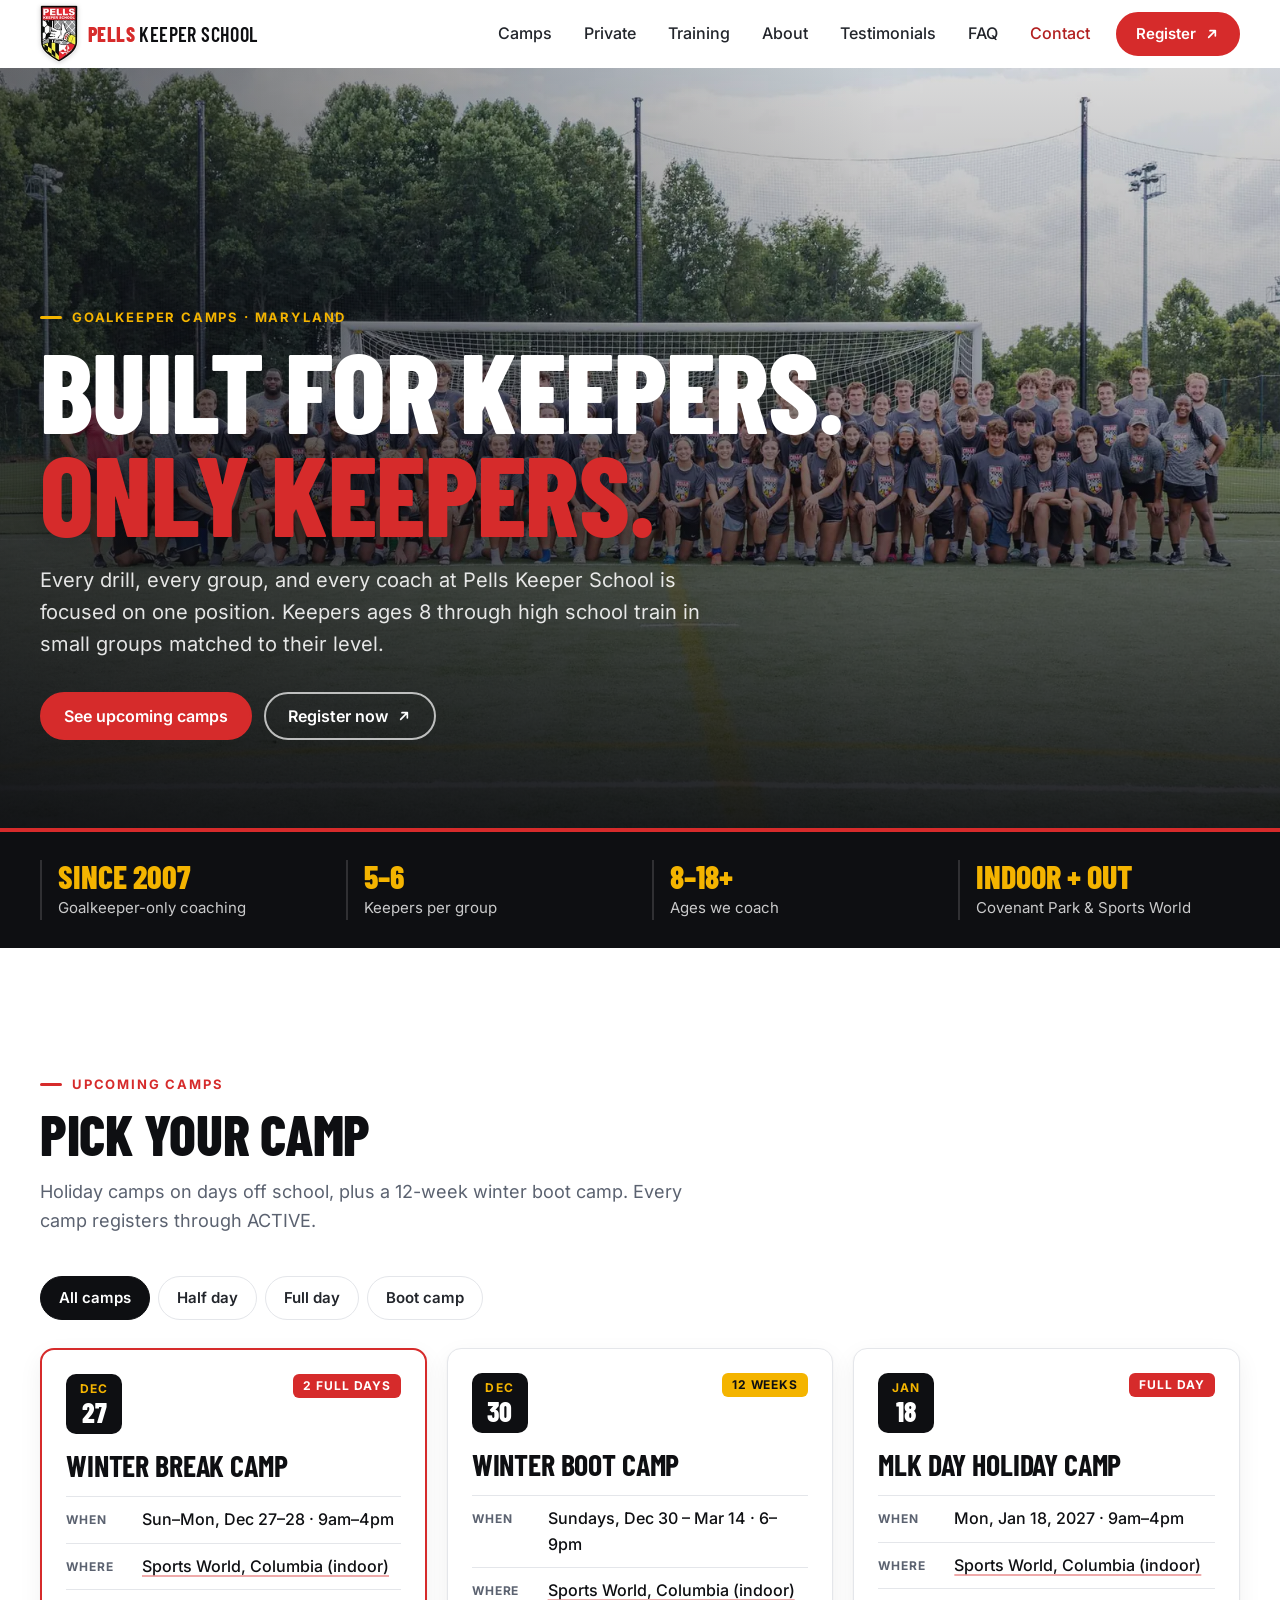
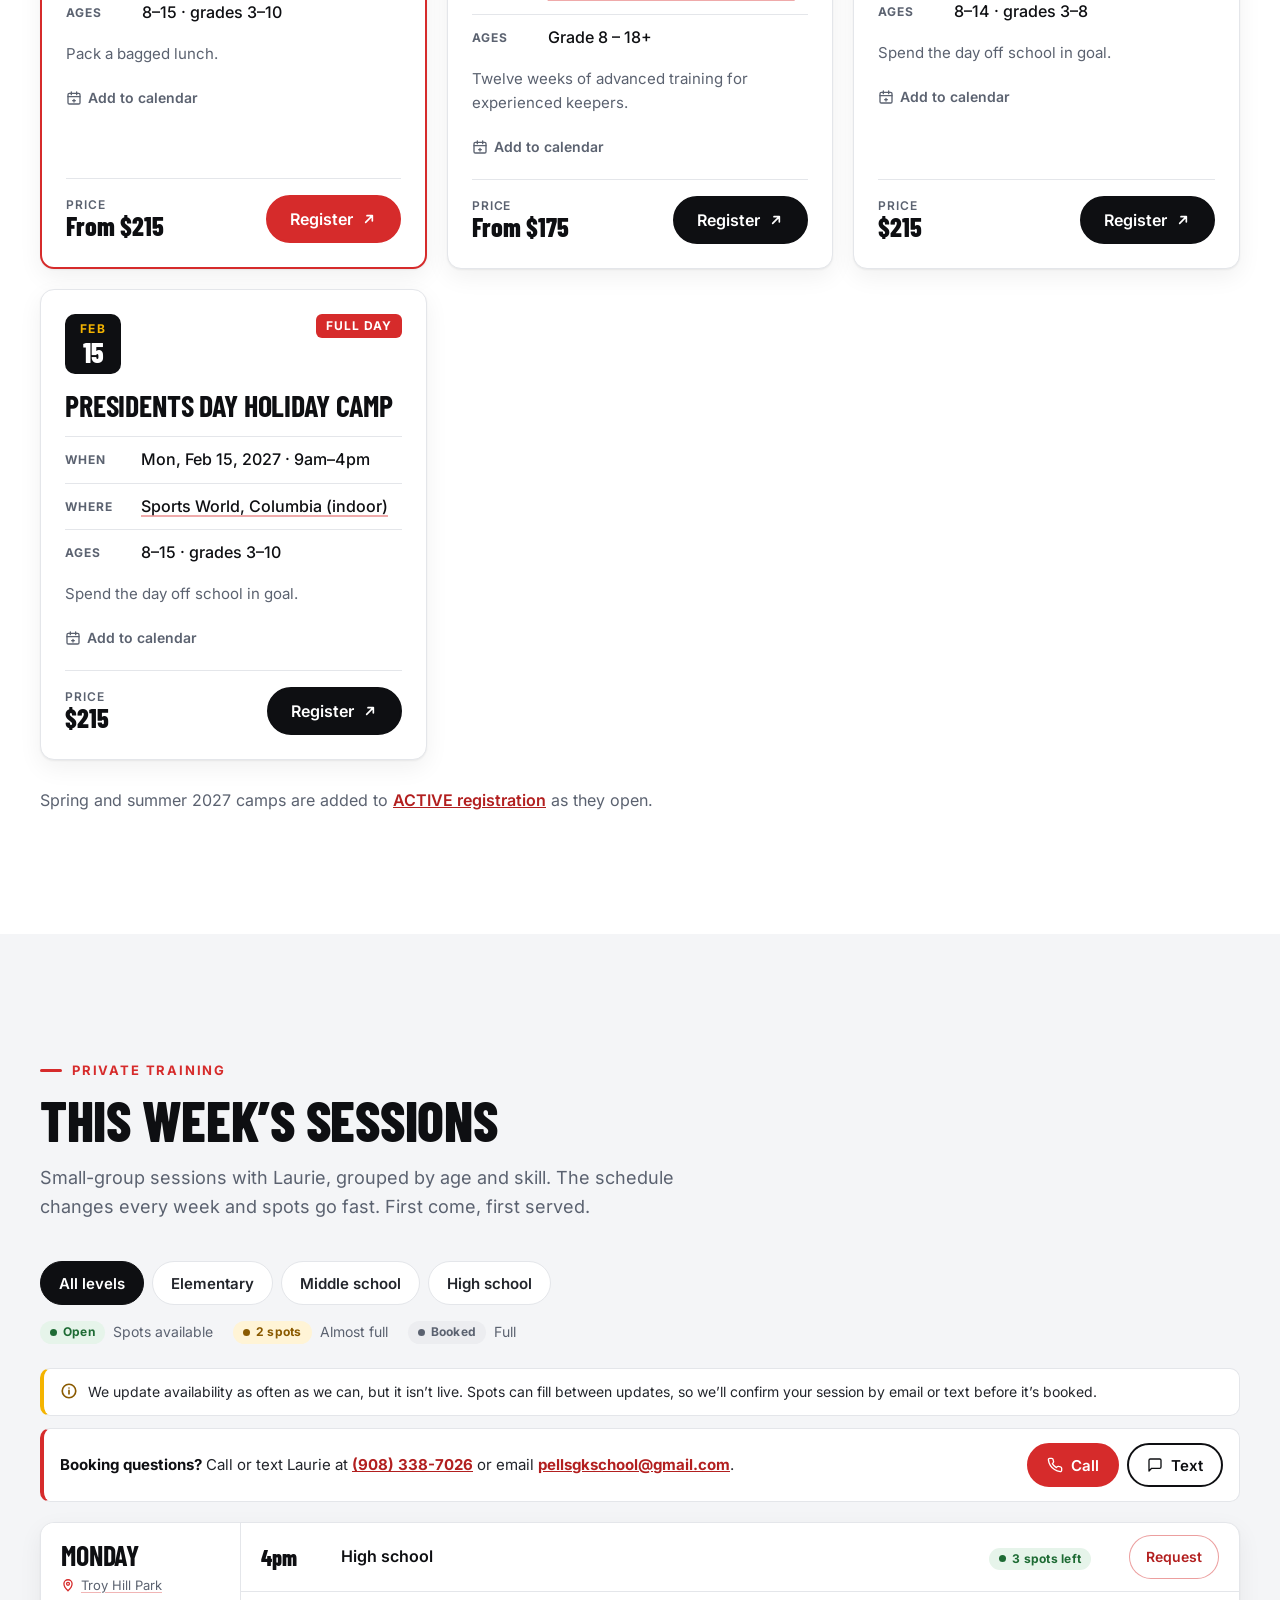
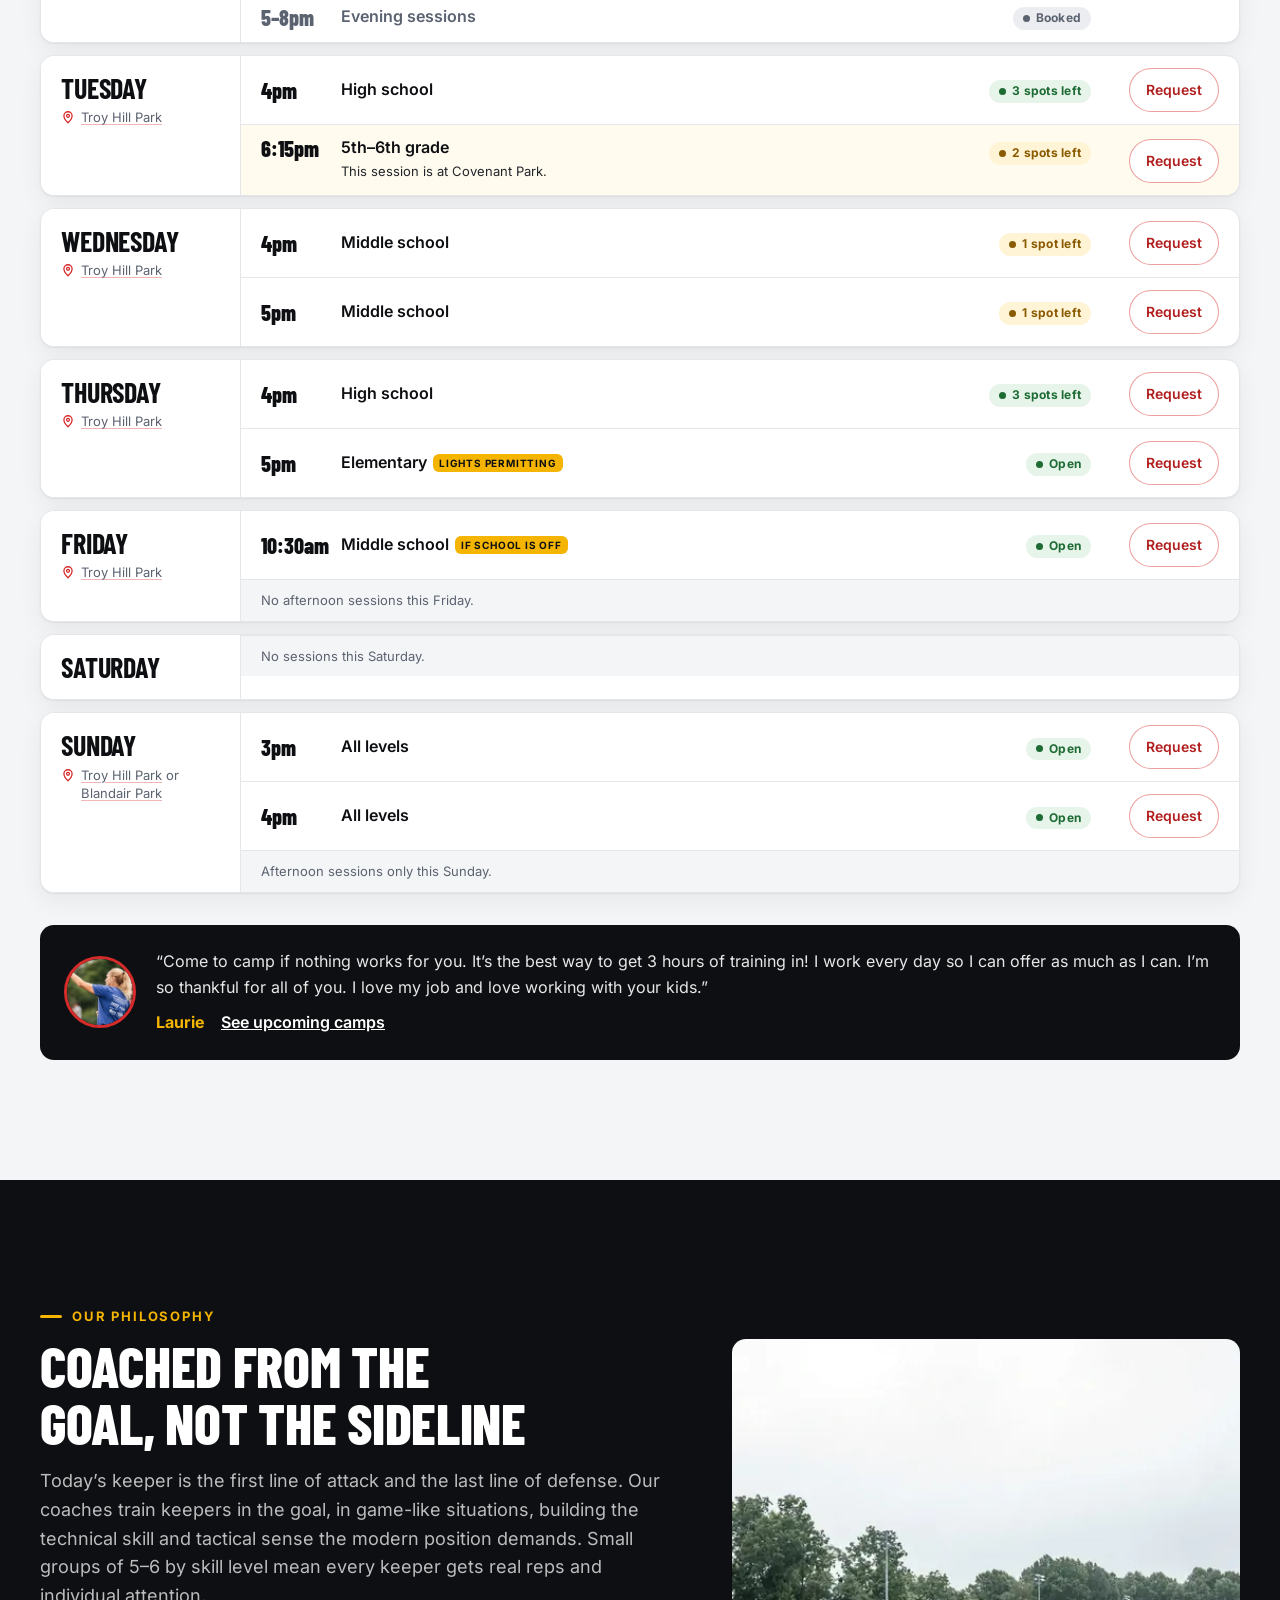
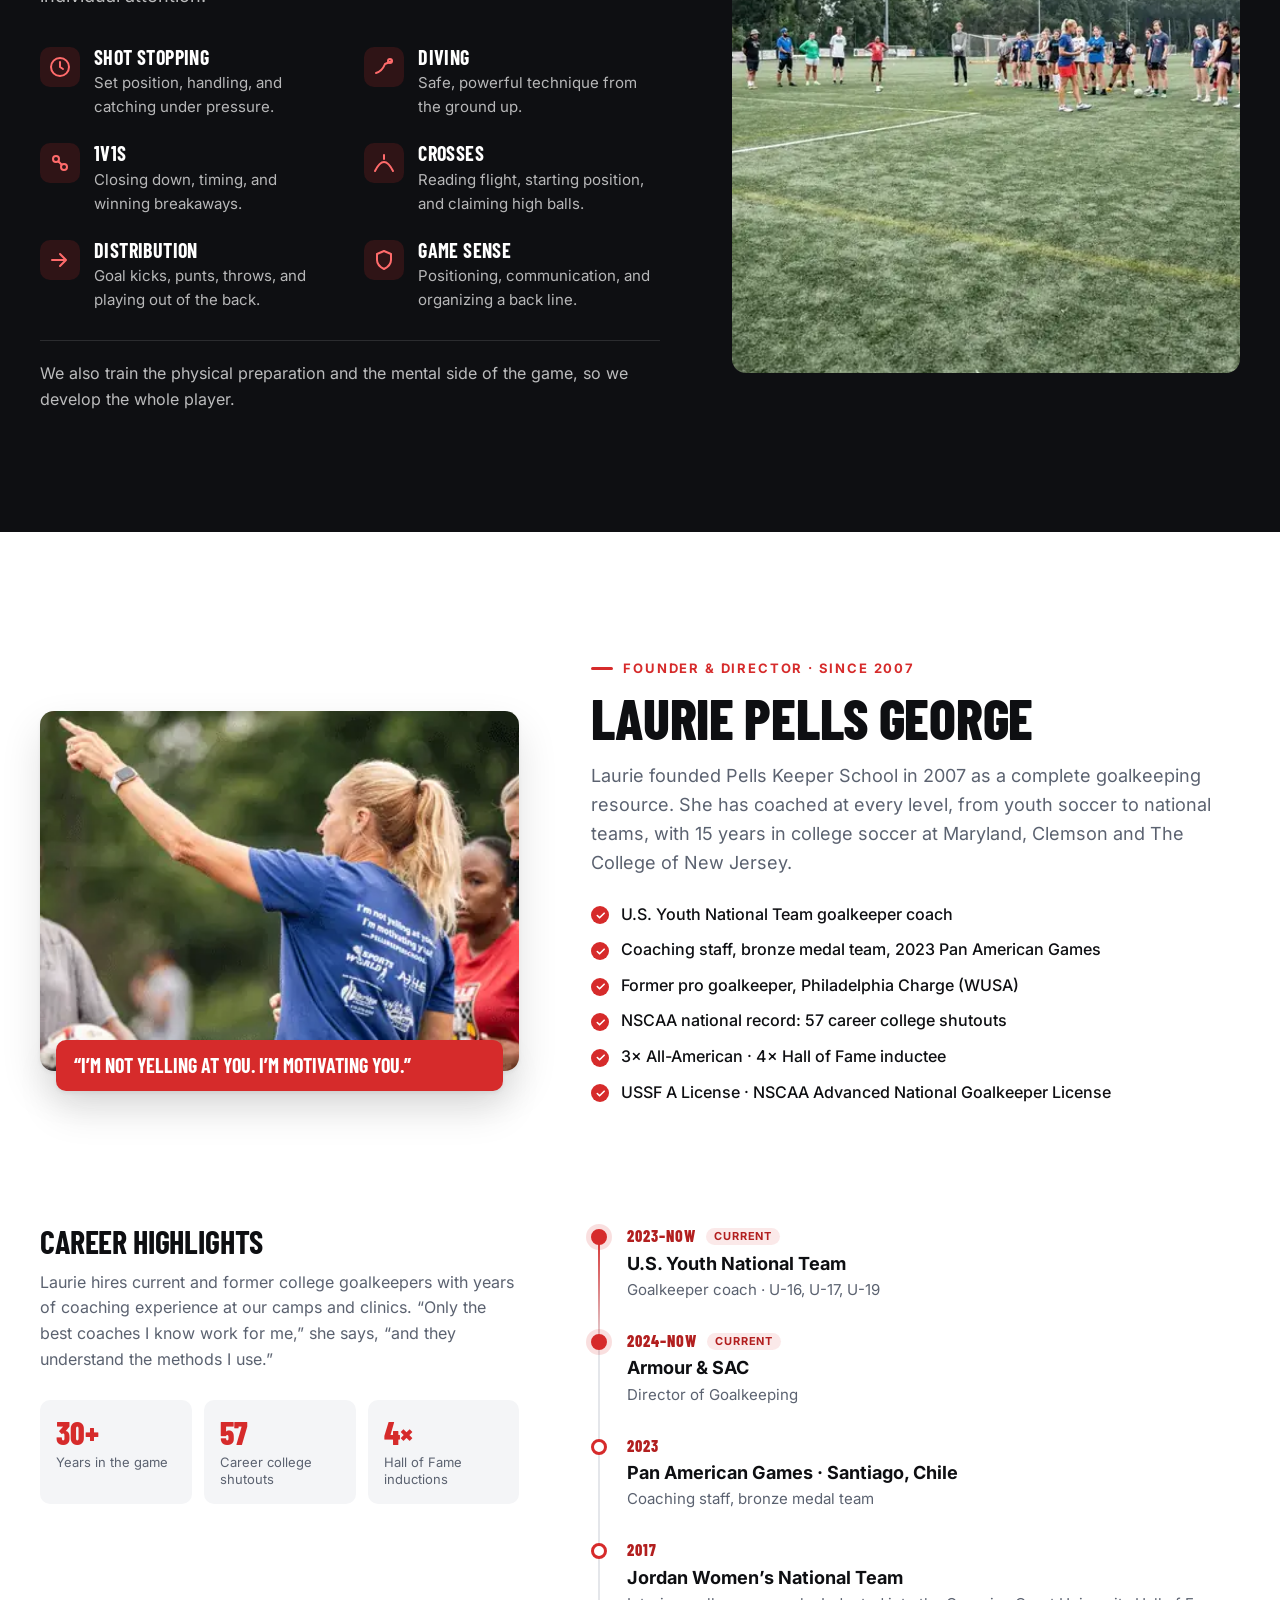
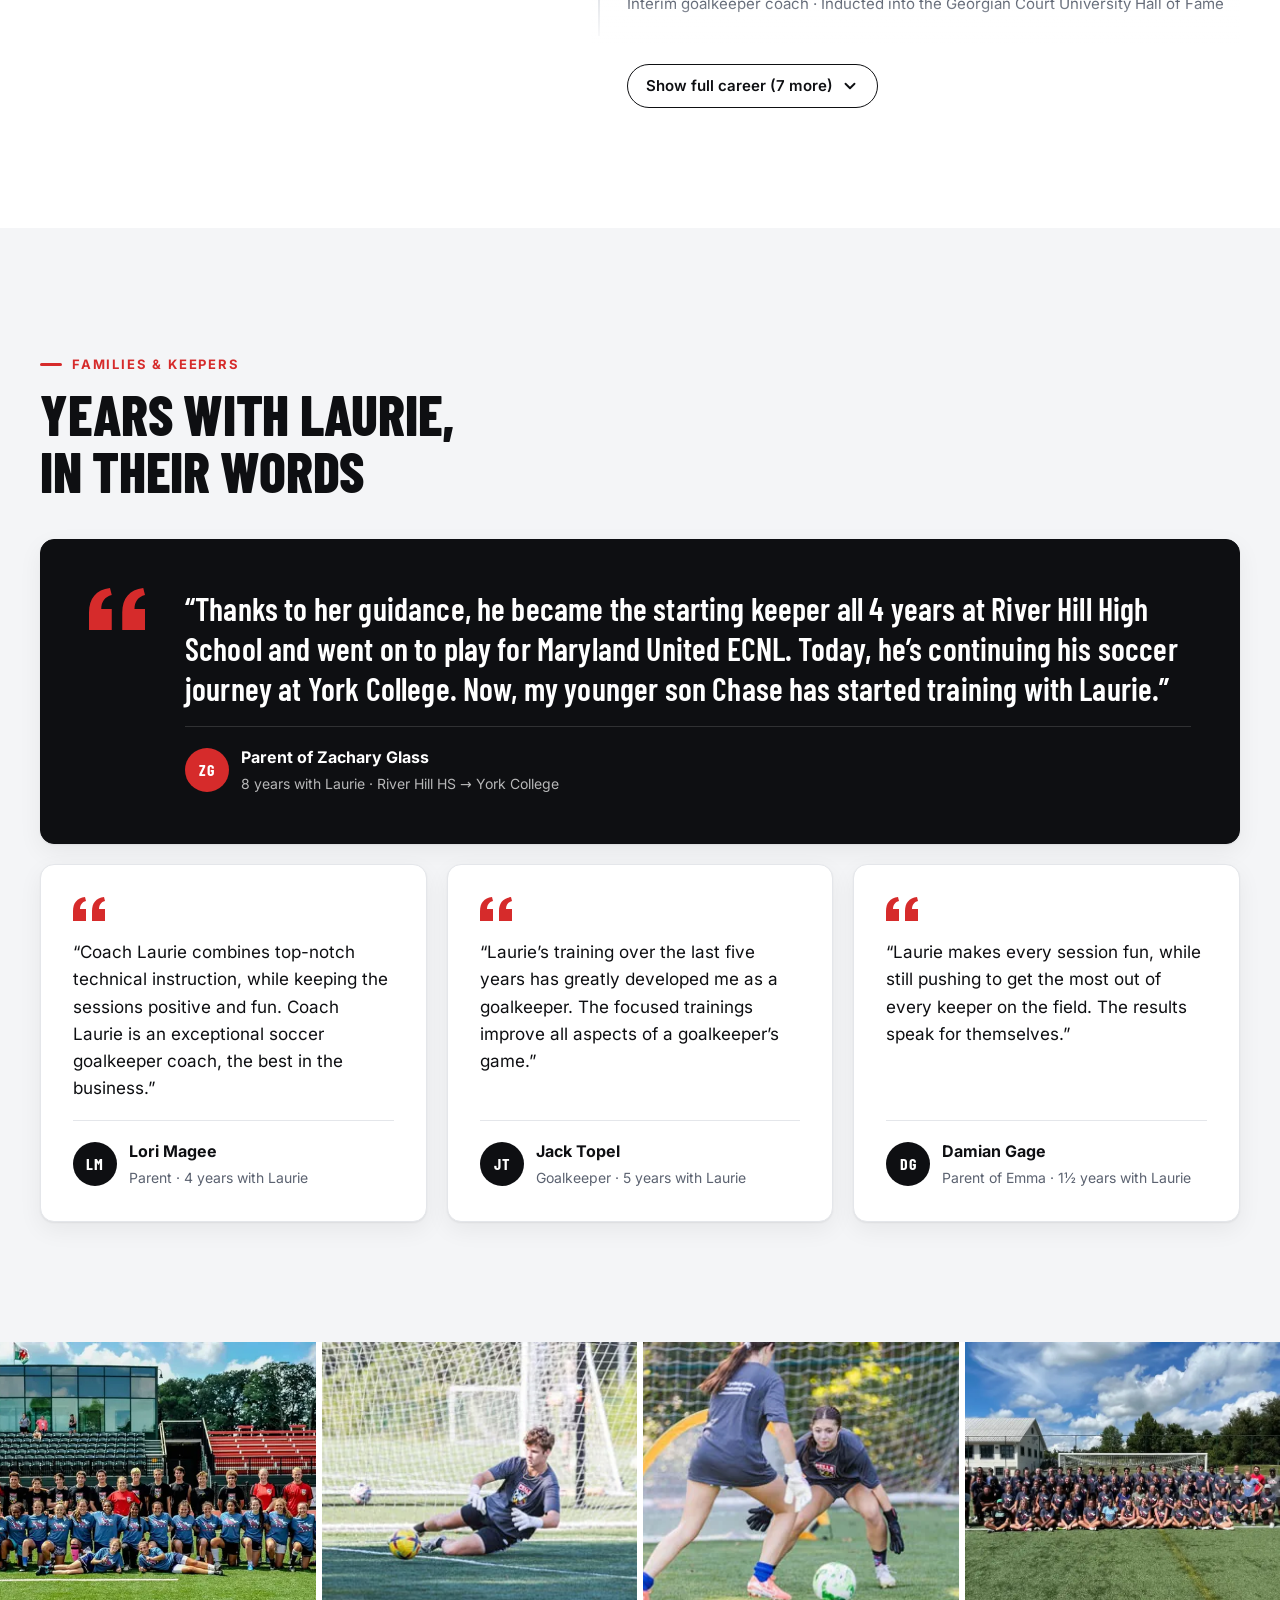
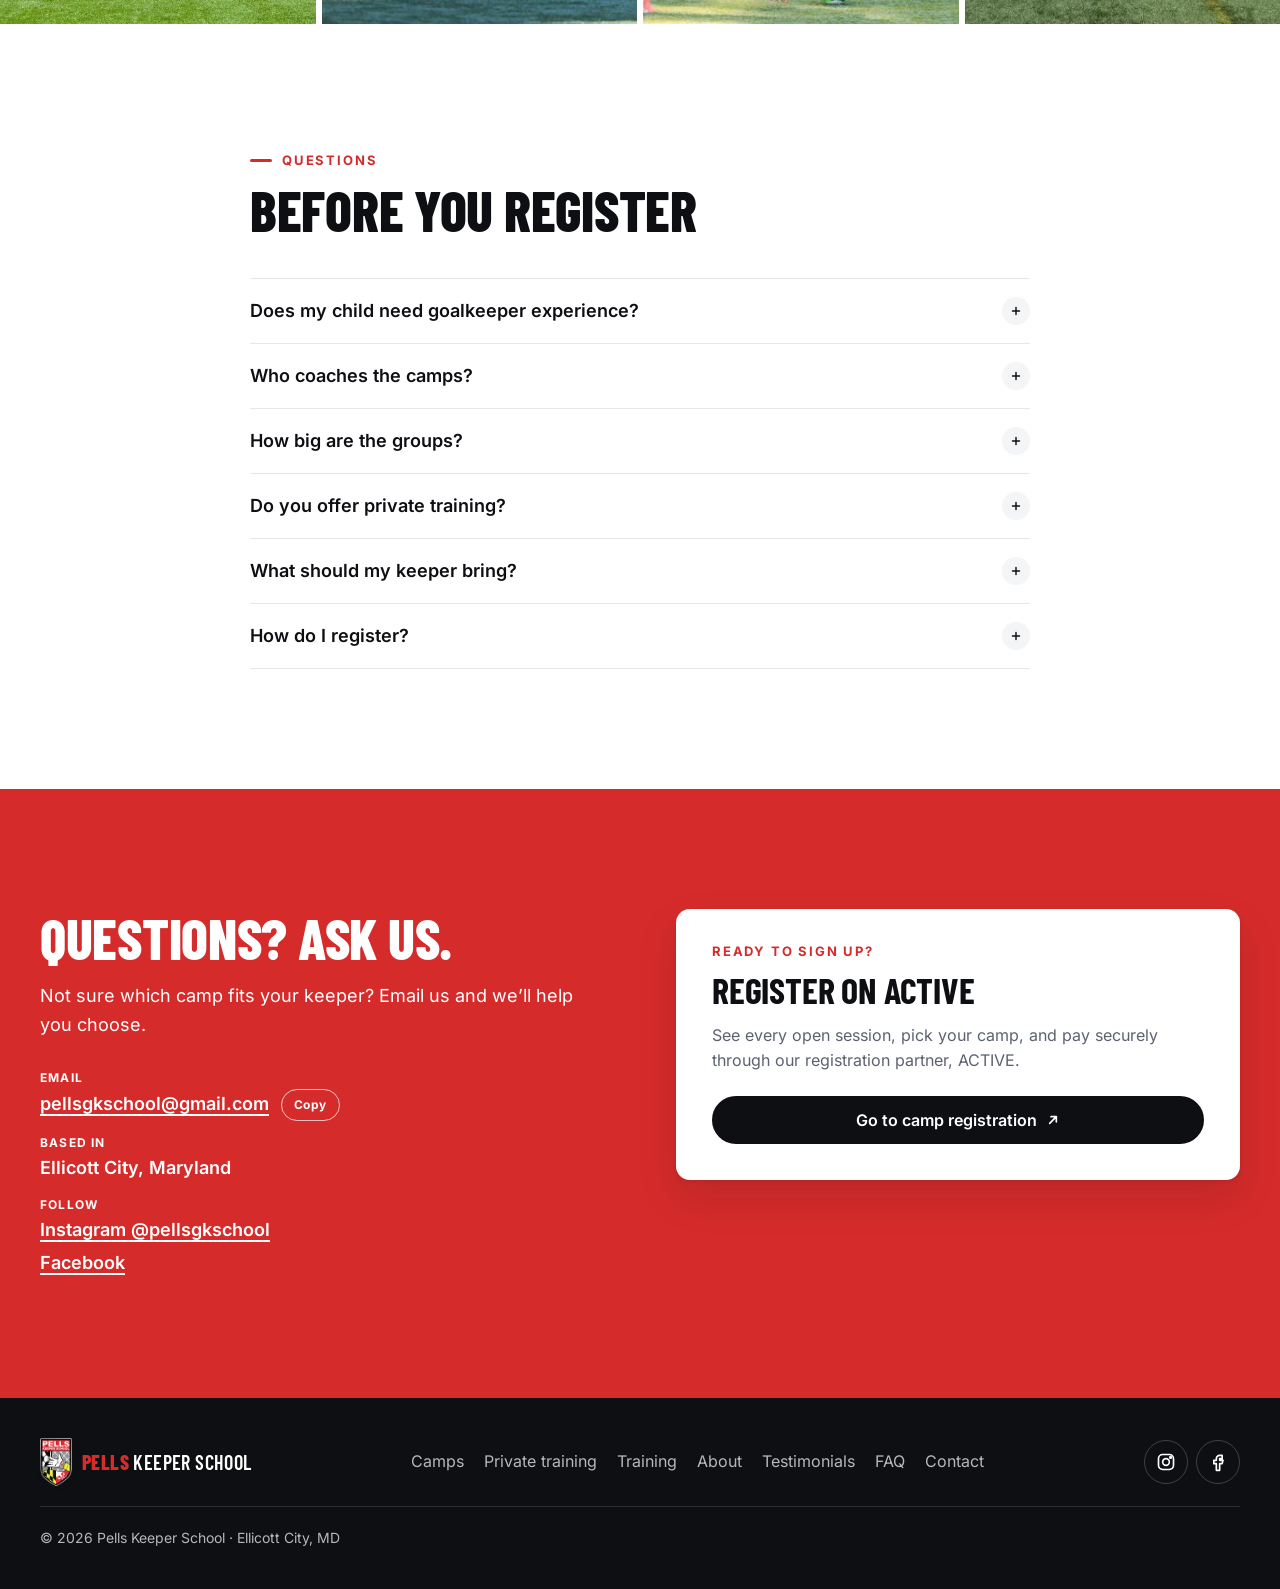
==== index.html @ bdc3d311 "Private: new week schedule; Huffing to Stuffing grades 3-11 Replace the week's private sessions, sup" ====
<!doctype html>
<html lang="en">
<head>
  <meta charset="utf-8">
  <meta name="viewport" content="width=device-width, initial-scale=1">
  <title>Pells Keeper School — Goalkeeper Camps in Maryland</title>
  <meta name="description" content="Goalkeeper-only camps in Howard County, Maryland. Small groups by skill level, coached by U.S. Youth National Team goalkeeper coach Laurie Pells George.">
  <link rel="canonical" href="https://pellskeeperschool.com/">
  <meta name="theme-color" content="#0E0F12">

  <!-- Link previews (Facebook, iMessage, WhatsApp, X) -->
  <meta property="og:type" content="website">
  <meta property="og:site_name" content="Pells Keeper School">
  <meta property="og:url" content="https://pellskeeperschool.com/">
  <meta property="og:title" content="Pells Keeper School — Goalkeeper Camps in Maryland">
  <meta property="og:description" content="Goalkeeper-only camps and private training in Howard County, MD. Small groups by skill level with U.S. Youth National Team goalkeeper coach Laurie Pells George.">
  <meta property="og:image" content="https://pellskeeperschool.com/assets/img/og-image.jpg">
  <meta property="og:image:width" content="1200">
  <meta property="og:image:height" content="630">
  <meta property="og:image:alt" content="Pells Keeper School campers and coaches in front of a goal">
  <meta name="twitter:card" content="summary_large_image">

  <!-- Icons -->
  <link rel="icon" href="assets/img/favicon-32.png" sizes="32x32" type="image/png">
  <link rel="apple-touch-icon" href="assets/img/apple-touch-icon.png">
  <link rel="manifest" href="site.webmanifest">

  <!-- Fonts are self-hosted (assets/fonts) -->
  <link rel="preload" href="assets/fonts/barlow-condensed-800.woff2" as="font" type="font/woff2" crossorigin>
  <link rel="preload" href="assets/fonts/inter-latin.woff2" as="font" type="font/woff2" crossorigin>
  <link rel="preload" as="image" href="assets/img/team-2025.webp" imagesrcset="assets/img/team-2025-800.webp 800w, assets/img/team-2025.webp 1600w" imagesizes="100vw">
  <link rel="stylesheet" href="styles.css">

  <!-- Business details for Google. Camp events are added from the camp cards by main.js. -->
  <script type="application/ld+json">
  {
    "@context": "https://schema.org",
    "@type": "SportsActivityLocation",
    "@id": "https://pellskeeperschool.com/#school",
    "name": "Pells Keeper School",
    "description": "Goalkeeper-only soccer camps and private training for keepers ages 8 through high school.",
    "url": "https://pellskeeperschool.com/",
    "logo": "https://pellskeeperschool.com/assets/img/icon-512.png",
    "image": "https://pellskeeperschool.com/assets/img/og-image.jpg",
    "email": "pellsgkschool@gmail.com",
    "telephone": "+1-908-338-7026",
    "foundingDate": "2007",
    "founder": { "@type": "Person", "name": "Laurie Pells George" },
    "address": { "@type": "PostalAddress", "addressLocality": "Ellicott City", "addressRegion": "MD", "addressCountry": "US" },
    "areaServed": "Howard County, Maryland",
    "sameAs": ["https://www.instagram.com/pellsgkschool/", "https://www.facebook.com/people/Pells-Keeper-School/100063484355311/"]
  }
  </script>
</head>
<body>
  <a class="skip" href="#main">Skip to content</a>

  <header class="site-header" data-header>
    <div class="wrap header-inner">
      <a class="brand" href="#top" aria-label="Pells Keeper School home">
        <img src="assets/img/logo-76.webp" alt="" width="38" height="57">
        <span class="brand-text"><strong>Pells</strong> Keeper School</span>
      </a>
      <nav class="nav" aria-label="Primary">
        <button class="nav-toggle" aria-expanded="false" aria-controls="nav-list" data-nav-toggle>
          <span class="sr-only">Menu</span>
          <svg width="24" height="24" viewBox="0 0 24 24" aria-hidden="true"><path d="M4 7h16M4 12h16M4 17h16" stroke="currentColor" stroke-width="2" stroke-linecap="round"/></svg>
        </button>
        <ul id="nav-list" class="nav-list" data-nav-list>
          <li><a href="#camps">Camps</a></li>
          <li><a href="#private">Private</a></li>
          <li><a href="#training">Training</a></li>
          <li><a href="#about">About</a></li>
          <li><a href="#testimonials">Testimonials</a></li>
          <li><a href="#faq">FAQ</a></li>
          <li><a href="#contact">Contact</a></li>
          <li class="nav-cta"><a class="btn btn-red btn-sm" href="https://campscui.active.com/orgs/PellsKeeperSchool?orglink=camps-registration#/selectSessions/3852035" target="_blank" rel="noopener">Register<svg width="16" height="16" class="ext" aria-hidden="true" viewBox="0 0 24 24"><path d="M7 17L17 7M9 7h8v8"/></svg><span class="sr-only"> (opens ACTIVE in a new tab)</span></a></li>
        </ul>
      </nav>
    </div>
  </header>

  <main id="main">
    <!-- HERO -->
    <section class="hero" id="top">
      <img class="hero-img" src="assets/img/team-2025.webp" srcset="assets/img/team-2025-800.webp 800w, assets/img/team-2025.webp 1600w" sizes="100vw" alt="Pells Keeper School campers and coaches kneeling in front of a full-size goal" width="1600" height="945" fetchpriority="high">
      <div class="hero-shade" aria-hidden="true"></div>
      <div class="wrap hero-content">
        <p class="eyebrow eyebrow-light">Goalkeeper camps · Maryland</p>
        <h1>Built for keepers.<br><span>Only keepers.</span></h1>
        <p class="lede">Every drill, every group, and every coach at Pells Keeper School is focused on one position. Keepers ages 8 through high school train in small groups matched to their level.</p>
        <div class="hero-actions">
          <a class="btn btn-red" href="#camps">See upcoming camps</a>
          <a class="btn btn-ghost" href="https://campscui.active.com/orgs/PellsKeeperSchool?orglink=camps-registration#/selectSessions/3852035" target="_blank" rel="noopener">Register now<svg width="16" height="16" class="ext" aria-hidden="true" viewBox="0 0 24 24"><path d="M7 17L17 7M9 7h8v8"/></svg><span class="sr-only"> (opens ACTIVE in a new tab)</span></a>
        </div>
      </div>
    </section>

    <!-- PROOF STRIP -->
    <section class="strip" aria-label="At a glance">
      <ul class="wrap strip-list">
        <li><strong>Since 2007</strong><span>Goalkeeper-only coaching</span></li>
        <li><strong>5–6</strong><span>Keepers per group</span></li>
        <li><strong>8–18+</strong><span>Ages we coach</span></li>
        <li><strong>Indoor + out</strong><span>Covenant Park &amp; Sports World</span></li>
      </ul>
    </section>

    <!-- CAMPS -->
    <section class="section" id="camps" aria-labelledby="camps-title">
      <div class="wrap">
        <div class="section-head">
          <p class="eyebrow">Upcoming camps</p>
          <h2 id="camps-title">Pick your camp</h2>
          <p class="section-sub">Holiday camps on days off school, plus a 12-week winter boot camp. Every camp registers through ACTIVE.</p>
        </div>

        <div class="filters" role="group" aria-label="Filter camps">
          <button class="chip is-active" aria-pressed="true" data-filter="all">All camps</button>
          <button class="chip" aria-pressed="false" data-filter="half">Half day</button>
          <button class="chip" aria-pressed="false" data-filter="full">Full day</button>
          <button class="chip" aria-pressed="false" data-filter="boot">Boot camp</button>
        </div>

        <div class="camp-grid" data-camp-grid>
          <!-- Edit sessions here. data-cat: half | full | boot. Cards hide automatically after data-end. -->
          <article class="camp" data-cat="half" data-end="2026-11-03" data-date="2026-11-03" data-time="09:00-12:00" data-venue="Covenant Park, 4560 Centennial Ln, Ellicott City, MD" data-price="155">
            <div class="camp-top">
              <p class="date-badge" aria-hidden="true"><span>Nov</span><strong>3</strong></p>
              <span class="tag">Half day</span>
            </div>
            <h3>Election Day Camp</h3>
            <dl class="facts">
              <div><dt>When</dt><dd>Tue, Nov 3 · 9am–noon</dd></div>
              <div><dt>Where</dt><dd><a class="map-link" href="https://www.google.com/maps/search/?api=1&query=Covenant+Park%2C+4560+Centennial+Ln%2C+Ellicott+City%2C+MD" target="_blank" rel="noopener">Covenant Park, Ellicott City<span class="sr-only"> (opens map in a new tab)</span></a></dd></div>
              <div><dt>Ages</dt><dd>8–16 · grades 3–10</dd></div>
            </dl>
            <p class="camp-note">No school? Vote for keeper camp.</p>
            <button class="cal-link" type="button" data-cal><svg width="16" height="16" viewBox="0 0 24 24" aria-hidden="true"><rect x="3" y="5" width="18" height="16" rx="2"/><path d="M16 3v4M8 3v4M3 10h18M12 14v4M10 16h4"/></svg>Add to calendar<span class="sr-only"> – Election Day Camp</span></button>
            <div class="camp-foot">
              <p class="price"><span>Price</span>$155</p>
              <a class="btn btn-dark" href="https://campscui.active.com/orgs/PellsKeeperSchool?orglink=camps-registration#/selectSessions/3852035" target="_blank" rel="noopener">Register<svg width="16" height="16" class="ext" aria-hidden="true" viewBox="0 0 24 24"><path d="M7 17L17 7M9 7h8v8"/></svg><span class="sr-only"> for Election Day Camp (opens ACTIVE in a new tab)</span></a>
            </div>
          </article>
          <article class="camp" data-cat="half" data-end="2026-11-25" data-date="2026-11-25" data-time="09:00-12:00" data-venue="Covenant Park, 4560 Centennial Ln, Ellicott City, MD" data-price="155">
            <div class="camp-top">
              <p class="date-badge" aria-hidden="true"><span>Nov</span><strong>25</strong></p>
              <span class="tag">Half day</span>
            </div>
            <h3>Huffing to Stuffing</h3>
            <dl class="facts">
              <div><dt>When</dt><dd>Wed, Nov 25 · 9am–noon</dd></div>
              <div><dt>Where</dt><dd><a class="map-link" href="https://www.google.com/maps/search/?api=1&query=Covenant+Park%2C+4560+Centennial+Ln%2C+Ellicott+City%2C+MD" target="_blank" rel="noopener">Covenant Park, Ellicott City<span class="sr-only"> (opens map in a new tab)</span></a></dd></div>
              <div><dt>Ages</dt><dd>Grades 3–11</dd></div>
            </dl>
            <p class="camp-note">A morning in goal before Thanksgiving dinner.</p>
            <button class="cal-link" type="button" data-cal><svg width="16" height="16" viewBox="0 0 24 24" aria-hidden="true"><rect x="3" y="5" width="18" height="16" rx="2"/><path d="M16 3v4M8 3v4M3 10h18M12 14v4M10 16h4"/></svg>Add to calendar<span class="sr-only"> – Huffing to Stuffing</span></button>
            <div class="camp-foot">
              <p class="price"><span>Price</span>$155</p>
              <a class="btn btn-dark" href="https://campscui.active.com/orgs/PellsKeeperSchool?orglink=camps-registration#/selectSessions/3852035" target="_blank" rel="noopener">Register<svg width="16" height="16" class="ext" aria-hidden="true" viewBox="0 0 24 24"><path d="M7 17L17 7M9 7h8v8"/></svg><span class="sr-only"> for Huffing to Stuffing (opens ACTIVE in a new tab)</span></a>
            </div>
          </article>
          <article class="camp camp-feature" data-cat="full" data-end="2026-12-28" data-date="2026-12-27" data-time="09:00-16:00" data-repeat="daily:2" data-venue="Sports World, Columbia, MD" data-price="215">
            <div class="camp-top">
              <p class="date-badge" aria-hidden="true"><span>Dec</span><strong>27</strong></p>
              <span class="tag tag-red">2 full days</span>
            </div>
            <h3>Winter Break Camp</h3>
            <dl class="facts">
              <div><dt>When</dt><dd>Sun–Mon, Dec 27–28 · 9am–4pm</dd></div>
              <div><dt>Where</dt><dd><a class="map-link" href="https://www.google.com/maps/search/?api=1&query=Sports+World%2C+Columbia%2C+MD" target="_blank" rel="noopener">Sports World, Columbia (indoor)<span class="sr-only"> (opens map in a new tab)</span></a></dd></div>
              <div><dt>Ages</dt><dd>8–15 · grades 3–10</dd></div>
            </dl>
            <p class="camp-note">Pack a bagged lunch.</p>
            <button class="cal-link" type="button" data-cal><svg width="16" height="16" viewBox="0 0 24 24" aria-hidden="true"><rect x="3" y="5" width="18" height="16" rx="2"/><path d="M16 3v4M8 3v4M3 10h18M12 14v4M10 16h4"/></svg>Add to calendar<span class="sr-only"> – Winter Break Camp</span></button>
            <div class="camp-foot">
              <p class="price"><span>Price</span>From $215</p>
              <a class="btn btn-red" href="https://campscui.active.com/orgs/PellsKeeperSchool?orglink=camps-registration#/selectSessions/3852035" target="_blank" rel="noopener">Register<svg width="16" height="16" class="ext" aria-hidden="true" viewBox="0 0 24 24"><path d="M7 17L17 7M9 7h8v8"/></svg><span class="sr-only"> for Winter Break Camp (opens ACTIVE in a new tab)</span></a>
            </div>
          </article>
          <article class="camp" data-cat="boot" data-end="2027-03-14" data-date="2026-12-30" data-time="18:00-21:00" data-repeat="weekly:SU:2027-03-14" data-venue="Sports World, Columbia, MD" data-price="175">
            <div class="camp-top">
              <p class="date-badge" aria-hidden="true"><span>Dec</span><strong>30</strong></p>
              <span class="tag tag-gold">12 weeks</span>
            </div>
            <h3>Winter Boot Camp</h3>
            <dl class="facts">
              <div><dt>When</dt><dd>Sundays, Dec 30 – Mar 14 · 6–9pm</dd></div>
              <div><dt>Where</dt><dd><a class="map-link" href="https://www.google.com/maps/search/?api=1&query=Sports+World%2C+Columbia%2C+MD" target="_blank" rel="noopener">Sports World, Columbia (indoor)<span class="sr-only"> (opens map in a new tab)</span></a></dd></div>
              <div><dt>Ages</dt><dd>Grade 8 – 18+</dd></div>
            </dl>
            <p class="camp-note">Twelve weeks of advanced training for experienced keepers.</p>
            <button class="cal-link" type="button" data-cal><svg width="16" height="16" viewBox="0 0 24 24" aria-hidden="true"><rect x="3" y="5" width="18" height="16" rx="2"/><path d="M16 3v4M8 3v4M3 10h18M12 14v4M10 16h4"/></svg>Add to calendar<span class="sr-only"> – Winter Boot Camp</span></button>
            <div class="camp-foot">
              <p class="price"><span>Price</span>From $175</p>
              <a class="btn btn-dark" href="https://campscui.active.com/orgs/PellsKeeperSchool?orglink=camps-registration#/selectSessions/3852035" target="_blank" rel="noopener">Register<svg width="16" height="16" class="ext" aria-hidden="true" viewBox="0 0 24 24"><path d="M7 17L17 7M9 7h8v8"/></svg><span class="sr-only"> for Winter Boot Camp (opens ACTIVE in a new tab)</span></a>
            </div>
          </article>
          <article class="camp" data-cat="full" data-end="2027-01-18" data-date="2027-01-18" data-time="09:00-16:00" data-venue="Sports World, Columbia, MD" data-price="215">
            <div class="camp-top">
              <p class="date-badge" aria-hidden="true"><span>Jan</span><strong>18</strong></p>
              <span class="tag tag-red">Full day</span>
            </div>
            <h3>MLK Day Holiday Camp</h3>
            <dl class="facts">
              <div><dt>When</dt><dd>Mon, Jan 18, 2027 · 9am–4pm</dd></div>
              <div><dt>Where</dt><dd><a class="map-link" href="https://www.google.com/maps/search/?api=1&query=Sports+World%2C+Columbia%2C+MD" target="_blank" rel="noopener">Sports World, Columbia (indoor)<span class="sr-only"> (opens map in a new tab)</span></a></dd></div>
              <div><dt>Ages</dt><dd>8–14 · grades 3–8</dd></div>
            </dl>
            <p class="camp-note">Spend the day off school in goal.</p>
            <button class="cal-link" type="button" data-cal><svg width="16" height="16" viewBox="0 0 24 24" aria-hidden="true"><rect x="3" y="5" width="18" height="16" rx="2"/><path d="M16 3v4M8 3v4M3 10h18M12 14v4M10 16h4"/></svg>Add to calendar<span class="sr-only"> – MLK Day Holiday Camp</span></button>
            <div class="camp-foot">
              <p class="price"><span>Price</span>$215</p>
              <a class="btn btn-dark" href="https://campscui.active.com/orgs/PellsKeeperSchool?orglink=camps-registration#/selectSessions/3852035" target="_blank" rel="noopener">Register<svg width="16" height="16" class="ext" aria-hidden="true" viewBox="0 0 24 24"><path d="M7 17L17 7M9 7h8v8"/></svg><span class="sr-only"> for MLK Day Holiday Camp (opens ACTIVE in a new tab)</span></a>
            </div>
          </article>
          <article class="camp" data-cat="full" data-end="2027-02-15" data-date="2027-02-15" data-time="09:00-16:00" data-venue="Sports World, Columbia, MD" data-price="215">
            <div class="camp-top">
              <p class="date-badge" aria-hidden="true"><span>Feb</span><strong>15</strong></p>
              <span class="tag tag-red">Full day</span>
            </div>
            <h3>Presidents Day Holiday Camp</h3>
            <dl class="facts">
              <div><dt>When</dt><dd>Mon, Feb 15, 2027 · 9am–4pm</dd></div>
              <div><dt>Where</dt><dd><a class="map-link" href="https://www.google.com/maps/search/?api=1&query=Sports+World%2C+Columbia%2C+MD" target="_blank" rel="noopener">Sports World, Columbia (indoor)<span class="sr-only"> (opens map in a new tab)</span></a></dd></div>
              <div><dt>Ages</dt><dd>8–15 · grades 3–10</dd></div>
            </dl>
            <p class="camp-note">Spend the day off school in goal.</p>
            <button class="cal-link" type="button" data-cal><svg width="16" height="16" viewBox="0 0 24 24" aria-hidden="true"><rect x="3" y="5" width="18" height="16" rx="2"/><path d="M16 3v4M8 3v4M3 10h18M12 14v4M10 16h4"/></svg>Add to calendar<span class="sr-only"> – Presidents Day Holiday Camp</span></button>
            <div class="camp-foot">
              <p class="price"><span>Price</span>$215</p>
              <a class="btn btn-dark" href="https://campscui.active.com/orgs/PellsKeeperSchool?orglink=camps-registration#/selectSessions/3852035" target="_blank" rel="noopener">Register<svg width="16" height="16" class="ext" aria-hidden="true" viewBox="0 0 24 24"><path d="M7 17L17 7M9 7h8v8"/></svg><span class="sr-only"> for Presidents Day Holiday Camp (opens ACTIVE in a new tab)</span></a>
            </div>
          </article>
        </div>
        <p class="empty" data-empty hidden>No upcoming camps in this category. <button class="link" data-filter="all">Show all camps</button></p>
        <p class="more">Spring and summer 2027 camps are added to <a href="https://campscui.active.com/orgs/PellsKeeperSchool?orglink=camps-registration#/selectSessions/3852035" target="_blank" rel="noopener">ACTIVE registration<span class="sr-only"> (opens ACTIVE in a new tab)</span></a> as they open.</p>
      </div>
    </section>

    <!-- PRIVATE TRAINING (schedule lives in private-sessions.js) -->
    <section class="section section-mist" id="private" aria-labelledby="private-title">
      <div class="wrap">
        <div class="section-head">
          <p class="eyebrow">Private training</p>
          <h2 id="private-title">This week’s sessions</h2>
          <p class="section-sub">Small-group sessions with Laurie, grouped by age and skill. The schedule changes every week and spots go fast. First come, first served.</p>
        </div>

        <div class="pt-bar">
          <div class="filters" role="group" aria-label="Filter sessions by level">
            <button class="chip is-active" aria-pressed="true" data-level="all">All levels</button>
            <button class="chip" aria-pressed="false" data-level="elementary">Elementary</button>
            <button class="chip" aria-pressed="false" data-level="middle">Middle school</button>
            <button class="chip" aria-pressed="false" data-level="high">High school</button>
          </div>
          <p class="pt-week" data-pt-week>This week</p>
        </div>

        <ul class="pt-legend" aria-label="Status key">
          <li><span class="pill pill-open">Open</span>Spots available</li>
          <li><span class="pill pill-few">2 spots</span>Almost full</li>
          <li><span class="pill pill-booked">Booked</span>Full</li>
        </ul>

        <p class="pt-disclaimer">
          <svg width="18" height="18" viewBox="0 0 24 24" aria-hidden="true"><circle cx="12" cy="12" r="9"/><path d="M12 11v5M12 8h.01"/></svg>
          <span>We update availability as often as we can, but it isn’t live. Spots can fill between updates, so we’ll confirm your session by email or text before it’s booked.</span>
        </p>

        <div class="pt-contact">
          <p><strong>Booking questions?</strong> Call or text Laurie at <a href="tel:+19083387026">(908) 338-7026</a> or email <a href="mailto:pellsgkschool@gmail.com?subject=Private%20training%20question&body=Hi%20Laurie%2C%0A%0AI%20have%20a%20question%20about%20private%20training%3A%0A%0AParent%20name%3A%0ABest%20phone%20number%20%28call%2Ftext%29%3A%0AKeeper%27s%20name%3A%0AAge%20%2F%20grade%3A%0ATeam%20%26%20level%3A%0A%0AThanks%21">pellsgkschool@gmail.com</a>.</p>
          <div class="pt-contact-actions">
            <a class="btn btn-red btn-sm" href="tel:+19083387026"><svg width="16" height="16" viewBox="0 0 24 24" aria-hidden="true"><path d="M22 16.9v3a2 2 0 0 1-2.2 2 19.8 19.8 0 0 1-8.6-3.1 19.5 19.5 0 0 1-6-6A19.8 19.8 0 0 1 2.1 4.2 2 2 0 0 1 4.1 2h3a2 2 0 0 1 2 1.7c.1 1 .4 1.9.7 2.8a2 2 0 0 1-.5 2.1L8 9.9a16 16 0 0 0 6 6l1.3-1.3a2 2 0 0 1 2.1-.4c.9.3 1.8.6 2.8.7a2 2 0 0 1 1.7 2z"/></svg>Call</a>
            <a class="btn btn-ghost-dark btn-sm" href="sms:+19083387026"><svg width="16" height="16" viewBox="0 0 24 24" aria-hidden="true"><path d="M21 15a2 2 0 0 1-2 2H7l-4 4V5a2 2 0 0 1 2-2h14a2 2 0 0 1 2 2z"/></svg>Text</a>
          </div>
        </div>

        <div class="pt-grid" data-pt-grid aria-live="polite">
          <noscript><p>Turn on JavaScript to see this week’s sessions, or email pellsgkschool@gmail.com.</p></noscript>
        </div>

        <div class="pt-note">
          <img src="assets/img/coach-laurie.webp" alt="" width="370" height="278" loading="lazy">
          <div>
            <p>“Come to camp if nothing works for you. It’s the best way to get 3 hours of training in! I work every day so I can offer as much as I can. I’m so thankful for all of you. I love my job and love working with your kids.”</p>
            <p class="pt-note-by">Laurie <a href="#camps">See upcoming camps</a></p>
          </div>
        </div>
      </div>
    </section>

    <!-- TRAINING / PHILOSOPHY -->
    <section class="section section-dark" id="training" aria-labelledby="training-title">
      <div class="wrap split">
        <div>
          <p class="eyebrow eyebrow-light">Our philosophy</p>
          <h2 id="training-title">Coached from the goal, not the sideline</h2>
          <p class="section-sub">Today’s keeper is the first line of attack and the last line of defense. Our coaches train keepers in the goal, in game-like situations, building the technical skill and tactical sense the modern position demands. Small groups of 5–6 by skill level mean every keeper gets real reps and individual attention.</p>
          <ul class="skills">
            <li><svg width="24" height="24" aria-hidden="true" viewBox="0 0 24 24"><circle cx="12" cy="12" r="9"/><path d="M12 7v5l3 2"/></svg><div><h3>Shot stopping</h3><p>Set position, handling, and catching under pressure.</p></div></li>
            <li><svg width="24" height="24" aria-hidden="true" viewBox="0 0 24 24"><path d="M4 18c4-1 7-4 9-9l7-3"/><circle cx="18" cy="6" r="2"/></svg><div><h3>Diving</h3><p>Safe, powerful technique from the ground up.</p></div></li>
            <li><svg width="24" height="24" aria-hidden="true" viewBox="0 0 24 24"><circle cx="8" cy="8" r="3"/><circle cx="16" cy="16" r="3"/><path d="M10.5 10.5l3 3"/></svg><div><h3>1v1s</h3><p>Closing down, timing, and winning breakaways.</p></div></li>
            <li><svg width="24" height="24" aria-hidden="true" viewBox="0 0 24 24"><path d="M3 20c6-12 12-12 18 0"/><path d="M12 4v4"/></svg><div><h3>Crosses</h3><p>Reading flight, starting position, and claiming high balls.</p></div></li>
            <li><svg width="24" height="24" aria-hidden="true" viewBox="0 0 24 24"><path d="M4 12h12"/><path d="M12 6l6 6-6 6"/></svg><div><h3>Distribution</h3><p>Goal kicks, punts, throws, and playing out of the back.</p></div></li>
            <li><svg width="24" height="24" aria-hidden="true" viewBox="0 0 24 24"><path d="M12 3l7 3v6c0 4-3 7-7 9-4-2-7-5-7-9V6z"/></svg><div><h3>Game sense</h3><p>Positioning, communication, and organizing a back line.</p></div></li>
          </ul>
          <p class="pillars">We also train the physical preparation and the mental side of the game, so we develop the whole player.</p>
        </div>
        <figure class="split-media">
          <img src="assets/img/session-huddle-800.webp" srcset="assets/img/session-huddle-800.webp 800w, assets/img/session-huddle.webp 1300w" sizes="(max-width: 900px) 100vw, 45vw" alt="Coach briefing a circle of goalkeepers on a turf field before a session" width="1300" height="975" loading="lazy">
        </figure>
      </div>
    </section>

    <!-- ABOUT -->
    <section class="section" id="about" aria-labelledby="about-title">
      <div class="wrap coach">
        <figure class="coach-media">
          <img src="assets/img/coach-laurie.webp" alt="Laurie Pells George pointing and directing goalkeepers during a session" width="370" height="278" loading="lazy">
          <figcaption>“I’m not yelling at you. I’m motivating you.”</figcaption>
        </figure>
        <div>
          <p class="eyebrow">Founder &amp; director · Since 2007</p>
          <h2 id="about-title">Laurie Pells George</h2>
          <p class="section-sub">Laurie founded Pells Keeper School in 2007 as a complete goalkeeping resource. She has coached at every level, from youth soccer to national teams, with 15 years in college soccer at Maryland, Clemson and The College of New Jersey.</p>
          <ul class="creds">
            <li>U.S. Youth National Team goalkeeper coach</li>
            <li>Coaching staff, bronze medal team, 2023 Pan American Games</li>
            <li>Former pro goalkeeper, Philadelphia Charge (WUSA)</li>
            <li>NSCAA national record: 57 career college shutouts</li>
            <li>3× All-American · 4× Hall of Fame inductee</li>
            <li>USSF A License · NSCAA Advanced National Goalkeeper License</li>
          </ul>
        </div>
      </div>

      <div class="wrap career">
        <div class="career-head">
          <h3>Career highlights</h3>
          <p>Laurie hires current and former college goalkeepers with years of coaching experience at our camps and clinics. “Only the best coaches I know work for me,” she says, “and they understand the methods I use.”</p>
          <dl class="career-stats">
            <div><dt>Years in the game</dt><dd>30+</dd></div>
            <div><dt>Career college shutouts</dt><dd>57</dd></div>
            <div><dt>Hall of Fame inductions</dt><dd>4×</dd></div>
          </dl>
        </div>
        <div class="tl-wrap">
        <ol class="timeline" id="career-list">
          <li class="tl-item is-current">
            <p class="tl-year">2023–now<span class="tl-badge">Current</span></p>
            <h4>U.S. Youth National Team</h4>
            <p class="tl-detail">Goalkeeper coach · U-16, U-17, U-19</p>
          </li>
          <li class="tl-item is-current">
            <p class="tl-year">2024–now<span class="tl-badge">Current</span></p>
            <h4>Armour &amp; SAC</h4>
            <p class="tl-detail">Director of Goalkeeping</p>
          </li>
          <li class="tl-item">
            <p class="tl-year">2023</p>
            <h4>Pan American Games · Santiago, Chile</h4>
            <p class="tl-detail">Coaching staff, bronze medal team</p>
          </li>
          <li class="tl-item">
            <p class="tl-year">2017</p>
            <h4>Jordan Women’s National Team</h4>
            <p class="tl-detail">Interim goalkeeper coach · Inducted into the Georgian Court University Hall of Fame</p>
          </li>
          <li class="tl-item is-more">
            <p class="tl-year">2016–19</p>
            <h4>Bethesda Soccer Club</h4>
            <p class="tl-detail">Director of Goalkeeping · Maryland ODP goalkeeper coach</p>
          </li>
          <li class="tl-item is-more">
            <p class="tl-year">2008–10</p>
            <h4>U.S. Soccer U-14/U-15 National Team</h4>
            <p class="tl-detail">Goalkeeper coach</p>
          </li>
          <li class="tl-item is-more">
            <p class="tl-year">2007–15</p>
            <h4>University of Maryland</h4>
            <p class="tl-detail">Assistant coach, women’s soccer</p>
          </li>
          <li class="tl-item is-more">
            <p class="tl-year">2001–07</p>
            <h4>Clemson University</h4>
            <p class="tl-detail">Assistant coach, women’s soccer</p>
          </li>
          <li class="tl-item is-more">
            <p class="tl-year">2001</p>
            <h4>Philadelphia Charge (WUSA)</h4>
            <p class="tl-detail">Professional goalkeeper</p>
          </li>
          <li class="tl-item is-more">
            <p class="tl-year">1998–01</p>
            <h4>The College of New Jersey</h4>
            <p class="tl-detail">Assistant coach · 2000 D-III national champions</p>
          </li>
          <li class="tl-item is-more">
            <p class="tl-year">1994–98</p>
            <h4>Georgian Court College</h4>
            <p class="tl-detail">Goalkeeper · 3× All-American · NSCAA record 57 career shutouts</p>
          </li>
        </ol>
        <button class="tl-toggle" type="button" aria-expanded="false" aria-controls="career-list" data-tl-toggle hidden>
          <span data-tl-label>Show full career (7 more)</span>
          <svg width="24" height="24" aria-hidden="true" viewBox="0 0 24 24"><path d="M6 9l6 6 6-6"/></svg>
        </button>
        </div>
      </div>
    </section>

    <!-- TESTIMONIALS -->
    <section class="section section-mist" id="testimonials" aria-labelledby="testimonials-title">
      <div class="wrap">
        <div class="section-head">
          <p class="eyebrow">Families &amp; keepers</p>
          <h2 id="testimonials-title">Years with Laurie, in their words</h2>
        </div>
        <div class="quotes">
          <figure class="quote quote-feature">
            <svg width="32" height="24" class="qmark" aria-hidden="true" viewBox="0 0 32 24"><path d="M0 24V14C0 6 4 1 12 0l1 4c-4 1-6 4-6 8h6v12H0zm19 0V14c0-8 4-13 12-14l1 4c-4 1-6 4-6 8h6v12H19z"/></svg>
            <blockquote><p>“Thanks to her guidance, he became the starting keeper all 4 years at River Hill High School and went on to play for Maryland United ECNL. Today, he’s continuing his soccer journey at York College. Now, my younger son Chase has started training with Laurie.”</p></blockquote>
            <figcaption><span class="avatar" aria-hidden="true">ZG</span><span><strong>Parent of Zachary Glass</strong><span>8 years with Laurie · River Hill HS → York College</span></span></figcaption>
          </figure>
          <figure class="quote">
            <svg width="32" height="24" class="qmark" aria-hidden="true" viewBox="0 0 32 24"><path d="M0 24V14C0 6 4 1 12 0l1 4c-4 1-6 4-6 8h6v12H0zm19 0V14c0-8 4-13 12-14l1 4c-4 1-6 4-6 8h6v12H19z"/></svg>
            <blockquote><p>“Coach Laurie combines top-notch technical instruction, while keeping the sessions positive and fun. Coach Laurie is an exceptional soccer goalkeeper coach, the best in the business.”</p></blockquote>
            <figcaption><span class="avatar" aria-hidden="true">LM</span><span><strong>Lori Magee</strong><span>Parent · 4 years with Laurie</span></span></figcaption>
          </figure>
          <figure class="quote">
            <svg width="32" height="24" class="qmark" aria-hidden="true" viewBox="0 0 32 24"><path d="M0 24V14C0 6 4 1 12 0l1 4c-4 1-6 4-6 8h6v12H0zm19 0V14c0-8 4-13 12-14l1 4c-4 1-6 4-6 8h6v12H19z"/></svg>
            <blockquote><p>“Laurie’s training over the last five years has greatly developed me as a goalkeeper. The focused trainings improve all aspects of a goalkeeper’s game.”</p></blockquote>
            <figcaption><span class="avatar" aria-hidden="true">JT</span><span><strong>Jack Topel</strong><span>Goalkeeper · 5 years with Laurie</span></span></figcaption>
          </figure>
          <figure class="quote">
            <svg width="32" height="24" class="qmark" aria-hidden="true" viewBox="0 0 32 24"><path d="M0 24V14C0 6 4 1 12 0l1 4c-4 1-6 4-6 8h6v12H0zm19 0V14c0-8 4-13 12-14l1 4c-4 1-6 4-6 8h6v12H19z"/></svg>
            <blockquote><p>“Laurie makes every session fun, while still pushing to get the most out of every keeper on the field. The results speak for themselves.”</p></blockquote>
            <figcaption><span class="avatar" aria-hidden="true">DG</span><span><strong>Damian Gage</strong><span>Parent of Emma · 1½ years with Laurie</span></span></figcaption>
          </figure>
        </div>
      </div>
    </section>

    <!-- GALLERY -->
    <section class="gallery" aria-label="Camp photos">
      <figure><img src="assets/img/team-stadium-800.webp" srcset="assets/img/team-stadium-800.webp 800w, assets/img/team-stadium.webp 1600w" sizes="(max-width: 700px) 50vw, 25vw" alt="Campers in blue shirts and coaches in red pose on a stadium field" width="1600" height="806" loading="lazy"></figure>
      <figure><img src="assets/img/keeper-save.webp" alt="A goalkeeper gets down low to save a ball at the near post" width="370" height="278" loading="lazy"></figure>
      <figure><img src="assets/img/keeper-1v1.webp" alt="A goalkeeper sets her stance as an attacker closes in during a 1v1 drill" width="370" height="278" loading="lazy"></figure>
      <figure><img src="assets/img/team-2023-800.webp" srcset="assets/img/team-2023-800.webp 800w, assets/img/team-2023.webp 1500w" sizes="(max-width: 700px) 50vw, 25vw" alt="A large group of campers and coaches sit in front of a goal on a sunny day" width="1500" height="1125" loading="lazy"></figure>
    </section>

    <!-- FAQ -->
    <section class="section" id="faq" aria-labelledby="faq-title">
      <div class="wrap narrow">
        <div class="section-head">
          <p class="eyebrow">Questions</p>
          <h2 id="faq-title">Before you register</h2>
        </div>
        <div class="faq">
          <details>
            <summary>Does my child need goalkeeper experience?</summary>
            <p>Not for most camps. We group keepers by skill level, so beginners and experienced keepers each train at the right pace. Winter Boot Camp is for experienced keepers in grade 8 and up.</p>
          </details>
          <details>
            <summary>Who coaches the camps?</summary>
            <p>Camps are directed by Laurie Pells George. She is a U.S. Youth National Team goalkeeper coach and a former pro keeper. Her staff are current and former college goalkeepers with years of coaching experience.</p>
          </details>
          <details>
            <summary>How big are the groups?</summary>
            <p>5–6 keepers per coach-led group, sorted by skill level.</p>
          </details>
          <details>
            <summary>Do you offer private training?</summary>
            <p>Yes. See <a href="#private">this week’s private sessions</a>. To book, or for something not listed, email <a href="mailto:pellsgkschool@gmail.com?subject=Private%20goalkeeper%20training&body=Hi%20Laurie%2C%0A%0AI%27m%20interested%20in%20private%20goalkeeper%20training.%0A%0AParent%20name%3A%0ABest%20phone%20number%20%28call%2Ftext%29%3A%0AKeeper%27s%20name%3A%0AAge%20%2F%20grade%3A%0ATeam%20%26%20level%3A%0A%0AThanks%21">pellsgkschool@gmail.com</a> with your keeper’s age and level, and we’ll reply with availability and pricing. You can also message us on <a href="https://www.instagram.com/pellsgkschool/" target="_blank" rel="noopener">Instagram<span class="sr-only"> (opens in a new tab)</span></a>.</p>
          </details>
          <details>
            <summary>What should my keeper bring?</summary>
            <p>A ball, goalkeeper gloves, cleats, a full water bottle, and sunscreen. For full-day camps, pack a bagged lunch.</p>
          </details>
          <details>
            <summary>How do I register?</summary>
            <p>All camps register online through ACTIVE. <a href="https://campscui.active.com/orgs/PellsKeeperSchool?orglink=camps-registration#/selectSessions/3852035" target="_blank" rel="noopener">Open camp registration<span class="sr-only"> (opens ACTIVE in a new tab)</span></a>. Pick a camp, choose your session, and check out there.</p>
          </details>
        </div>
      </div>
    </section>

    <!-- CONTACT -->
    <section class="section section-red" id="contact" aria-labelledby="contact-title">
      <div class="wrap contact">
        <div>
          <h2 id="contact-title">Questions? Ask us.</h2>
          <p class="section-sub">Not sure which camp fits your keeper? Email us and we’ll help you choose.</p>
          <ul class="contact-list">
            <li><span>Email</span><div class="email-row"><a href="mailto:pellsgkschool@gmail.com?subject=Question%20for%20Pells%20Keeper%20School&body=Hi%20Laurie%2C%0A%0AI%20have%20a%20question%3A%0A%0AParent%20name%3A%0ABest%20phone%20number%20%28call%2Ftext%29%3A%0AKeeper%27s%20name%3A%0AAge%20%2F%20grade%3A%0ATeam%20%26%20level%3A%0A%0AThanks%21">pellsgkschool@gmail.com</a> <button class="copy-btn" type="button" data-copy="pellsgkschool@gmail.com">Copy</button></div></li>
            <li><span>Based in</span>Ellicott City, Maryland</li>
            <li><span>Follow</span><a href="https://www.instagram.com/pellsgkschool/" target="_blank" rel="noopener">Instagram @pellsgkschool</a><a href="https://www.facebook.com/people/Pells-Keeper-School/100063484355311/" target="_blank" rel="noopener">Facebook</a></li>
          </ul>
        </div>
        <div class="cta-card">
          <p class="cta-kicker">Ready to sign up?</p>
          <h3>Register on ACTIVE</h3>
          <p>See every open session, pick your camp, and pay securely through our registration partner, ACTIVE.</p>
          <a class="btn btn-dark btn-block" href="https://campscui.active.com/orgs/PellsKeeperSchool?orglink=camps-registration#/selectSessions/3852035" target="_blank" rel="noopener">Go to camp registration<svg width="16" height="16" class="ext" aria-hidden="true" viewBox="0 0 24 24"><path d="M7 17L17 7M9 7h8v8"/></svg><span class="sr-only"> (opens ACTIVE in a new tab)</span></a>
        </div>
      </div>
    </section>
  </main>

  <footer class="footer">
    <div class="wrap footer-inner">
      <a class="brand brand-light" href="#top"><img src="assets/img/logo-76.webp" alt="" width="32" height="48"><span class="brand-text"><strong>Pells</strong> Keeper School</span></a>
      <nav aria-label="Footer"><ul class="footer-nav"><li><a href="#camps">Camps</a></li><li><a href="#private">Private training</a></li><li><a href="#training">Training</a></li><li><a href="#about">About</a></li><li><a href="#testimonials">Testimonials</a></li><li><a href="#faq">FAQ</a></li><li><a href="#contact">Contact</a></li></ul></nav>
      <ul class="social">
        <li><a href="https://www.instagram.com/pellsgkschool/" target="_blank" rel="noopener" aria-label="Instagram: @pellsgkschool (opens in a new tab)"><svg width="24" height="24" aria-hidden="true" viewBox="0 0 24 24"><rect x="3" y="3" width="18" height="18" rx="5"/><circle cx="12" cy="12" r="4"/><circle cx="17.5" cy="6.5" r="1"/></svg></a></li>
        <li><a href="https://www.facebook.com/people/Pells-Keeper-School/100063484355311/" target="_blank" rel="noopener" aria-label="Facebook: Pells Keeper School (opens in a new tab)"><svg width="24" height="24" aria-hidden="true" viewBox="0 0 24 24"><path d="M14 8h3V4h-3a4 4 0 0 0-4 4v2H7v4h3v8h4v-8h3l1-4h-4V8z"/></svg></a></li>
      </ul>
      <p class="fine">© <span data-year>2026</span> Pells Keeper School · Ellicott City, MD</p>
    </div>
  </footer>

  <!-- Private session request (filled in by main.js) -->
  <dialog class="sheet" id="book" aria-labelledby="book-title" data-book>
    <form class="sheet-inner" method="dialog" data-book-form novalidate>
      <div class="sheet-head">
        <div>
          <p class="eyebrow" data-book-kind>Request a session</p>
          <h2 id="book-title" data-book-title>Session</h2>
          <p class="sheet-sub" data-book-sub></p>
        </div>
        <button class="sheet-close" type="button" data-book-close aria-label="Close">
          <svg width="20" height="20" viewBox="0 0 24 24" aria-hidden="true"><path d="M6 6l12 12M18 6L6 18"/></svg>
        </button>
      </div>
      <div class="sheet-fields">
        <div class="field">
          <label for="b-parent">Parent name</label>
          <input id="b-parent" name="parent" autocomplete="name" required>
          <p class="error" id="b-parent-err" hidden>Enter your name so Laurie knows who’s asking.</p>
        </div>
        <div class="field">
          <label for="b-phone">Best phone number <span class="opt">(call or text)</span></label>
          <input id="b-phone" name="phone" type="tel" autocomplete="tel" inputmode="tel" required>
          <p class="error" id="b-phone-err" hidden>Enter a phone number with area code, like 410-555-0123.</p>
        </div>
        <div class="field">
          <label for="b-keeper">Keeper’s name</label>
          <input id="b-keeper" name="keeper" required>
          <p class="error" id="b-keeper-err" hidden>Enter your keeper’s name.</p>
        </div>
        <div class="field-row">
          <div class="field">
            <label for="b-age">Age or grade</label>
            <input id="b-age" name="age">
          </div>
          <div class="field">
            <label for="b-team">Team &amp; level <span class="opt">(optional)</span></label>
            <input id="b-team" name="team">
          </div>
        </div>
      </div>
      <p class="sheet-label">Send your request</p>
      <div class="sheet-actions">
        <button class="btn btn-red" type="button" data-send="sms"><svg width="18" height="18" viewBox="0 0 24 24" aria-hidden="true"><path d="M21 15a2 2 0 0 1-2 2H7l-4 4V5a2 2 0 0 1 2-2h14a2 2 0 0 1 2 2z"/></svg>Text Laurie</button>
        <button class="btn btn-dark" type="button" data-send="email"><svg width="18" height="18" viewBox="0 0 24 24" aria-hidden="true"><rect x="3" y="5" width="18" height="14" rx="2"/><path d="M3 7l9 6 9-6"/></svg>Email app</button>
        <button class="btn btn-line" type="button" data-send="gmail">Gmail</button>
        <button class="btn btn-line" type="button" data-send="copy" data-copy-label>Copy request</button>
      </div>
      <p class="sheet-note">Spots aren’t held until Laurie confirms by text or email. Prefer to talk? Call <a href="tel:+19083387026">(908) 338-7026</a>.</p>
      <p class="sr-only" role="status" data-book-status></p>
    </form>
  </dialog>

  <script src="private-sessions.js"></script>
  <script src="main.js" defer></script>
  <!-- Vercel Web Analytics (turn on in the Vercel dashboard: Project → Analytics) -->
  <script defer src="/_vercel/insights/script.js"></script>
</body>
</html>
---- styles.css ----
/* ===== Fonts (self-hosted, latin subset) ===== */
@font-face { font-family: "Barlow Condensed"; font-style: normal; font-weight: 600; font-display: swap; src: url("assets/fonts/barlow-condensed-600.woff2") format("woff2"); }
@font-face { font-family: "Barlow Condensed"; font-style: normal; font-weight: 700; font-display: swap; src: url("assets/fonts/barlow-condensed-700.woff2") format("woff2"); }
@font-face { font-family: "Barlow Condensed"; font-style: normal; font-weight: 800; font-display: swap; src: url("assets/fonts/barlow-condensed-800.woff2") format("woff2"); }
@font-face { font-family: "Inter"; font-style: normal; font-weight: 400 700; font-display: swap; src: url("assets/fonts/inter-latin.woff2") format("woff2"); }

/* ===== Tokens ===== */
:root {
  --red: #D62B2B;
  --red-ink: #B21F1F;
  --gold: #F4B400;
  --ink: #0E0F12;
  --ink-2: #1A1C21;
  --text: #22252B;
  --muted: #5B6270;
  --line: #E4E6EA;
  --mist: #F4F5F7;
  --paper: #FFFFFF;

  --font-display: "Barlow Condensed", "Arial Narrow", system-ui, sans-serif;
  --font-body: "Inter", system-ui, -apple-system, "Segoe UI", sans-serif;

  --radius: 14px;
  --radius-sm: 10px;
  --shadow: 0 1px 2px rgba(14,15,18,.06), 0 8px 24px rgba(14,15,18,.06);
  --shadow-lg: 0 2px 4px rgba(14,15,18,.06), 0 18px 40px rgba(14,15,18,.12);
  --ease: cubic-bezier(.2,.7,.2,1);
  --header-h: 68px;
}

/* ===== Base ===== */
*, *::before, *::after { box-sizing: border-box; }
html { scroll-behavior: smooth; scroll-padding-top: calc(var(--header-h) + 12px); -webkit-text-size-adjust: 100%; }
body { margin: 0; background: var(--paper); color: var(--text); font: 400 1rem/1.6 var(--font-body); -webkit-font-smoothing: antialiased; }
img { display: block; max-width: 100%; height: auto; }
a { color: inherit; }
h1, h2, h3 { font-family: var(--font-display); color: var(--ink); line-height: 1.02; letter-spacing: -.005em; margin: 0; text-wrap: balance; }
h2 { font-size: clamp(2.25rem, 5vw, 3.5rem); font-weight: 800; text-transform: uppercase; }
h3 { font-size: 1.5rem; font-weight: 700; }
p { margin: 0; }
figure { margin: 0; }
.sr-only { position: absolute; width: 1px; height: 1px; overflow: hidden; clip: rect(0 0 0 0); white-space: nowrap; }
.skip { position: absolute; left: 16px; top: -60px; z-index: 100; background: var(--ink); color: #fff; padding: 10px 16px; border-radius: 8px; }
.skip:focus { top: 12px; }
:focus-visible { outline: 3px solid var(--gold); outline-offset: 3px; border-radius: 6px; }

.wrap { width: min(1200px, 100% - 32px); margin-inline: auto; }
.narrow { width: min(780px, 100% - 32px); }
.section { padding: clamp(64px, 10vw, 120px) 0; }
.section-head { max-width: 680px; margin-bottom: 40px; }
.section-sub { margin-top: 16px; font-size: 1.125rem; color: var(--muted); max-width: 60ch; }
.eyebrow { font: 700 .8125rem/1 var(--font-body); letter-spacing: .14em; text-transform: uppercase; color: var(--red); margin-bottom: 14px; display: inline-flex; align-items: center; gap: 10px; }
.eyebrow::before { content: ""; width: 22px; height: 3px; background: currentColor; border-radius: 2px; }
.eyebrow-light { color: var(--gold); }

/* ===== Buttons ===== */
.btn { --bg: var(--ink); --fg: #fff; display: inline-flex; align-items: center; justify-content: center; gap: 8px; min-height: 48px; padding: 0 22px; border-radius: 999px; border: 2px solid var(--bg); background: var(--bg); color: var(--fg); font: 600 1rem/1 var(--font-body); text-decoration: none; cursor: pointer; transition: transform .18s var(--ease), background-color .18s, border-color .18s, color .18s; }
.btn:hover { transform: translateY(-1px); }
.btn:active { transform: translateY(0); }
.btn-red { --bg: var(--red); }
.btn-red:hover { --bg: var(--red-ink); }
.btn-dark:hover { --bg: var(--ink-2); }
.btn-ghost { background: transparent; border-color: rgba(255,255,255,.7); color: #fff; }
.btn-ghost:hover { background: #fff; color: var(--ink); border-color: #fff; }
.btn-sm { min-height: 44px; padding: 0 18px; font-size: .9375rem; }
.btn-block { width: 100%; }
.link { background: none; border: 0; padding: 0; font: inherit; color: var(--red-ink); text-decoration: underline; cursor: pointer; }

/* ===== Header ===== */
.site-header { position: sticky; top: 0; z-index: 50; height: var(--header-h); background: rgba(255,255,255,.88); backdrop-filter: saturate(1.4) blur(12px); -webkit-backdrop-filter: saturate(1.4) blur(12px); border-bottom: 1px solid transparent; transition: border-color .2s, box-shadow .2s; }
.site-header.is-scrolled { border-color: var(--line); box-shadow: 0 4px 20px rgba(14,15,18,.05); }
.header-inner { height: 100%; display: flex; align-items: center; justify-content: space-between; gap: 16px; }
.brand { display: inline-flex; align-items: center; gap: 10px; text-decoration: none; }
.brand img { width: 38px; height: auto; filter: drop-shadow(0 1px 2px rgba(14,15,18,.18)); }
.brand-light img { width: 32px; }
.brand-text { font: 600 1.25rem/1 var(--font-display); text-transform: uppercase; letter-spacing: .02em; color: var(--ink); }
.brand-text strong { color: var(--red); font-weight: 800; }
.brand-light .brand-text { color: #fff; }

.nav-list { list-style: none; margin: 0; padding: 0; display: flex; align-items: center; gap: 4px; }
.nav-list a:not(.btn) { display: inline-flex; align-items: center; min-height: 44px; padding: 0 14px; border-radius: 999px; text-decoration: none; font-weight: 500; color: var(--text); transition: background-color .15s; }
.nav-list a:not(.btn):hover { background: var(--mist); }
.nav-list a[aria-current="true"] { color: var(--red-ink); }
.nav-cta { margin-left: 8px; }
.nav-toggle { display: none; width: 44px; height: 44px; border: 0; border-radius: 10px; background: transparent; color: var(--ink); cursor: pointer; }

@media (max-width: 1040px) {
  .nav-toggle { display: inline-grid; place-items: center; }
  .nav-list { position: fixed; inset: var(--header-h) 0 auto 0; flex-direction: column; align-items: stretch; gap: 0; padding: 8px 16px 20px; background: #fff; border-bottom: 1px solid var(--line); box-shadow: var(--shadow-lg); opacity: 0; visibility: hidden; transform: translateY(-8px); transition: opacity .2s, transform .2s var(--ease), visibility .2s; }
  .nav-list.is-open { opacity: 1; visibility: visible; transform: none; }
  .nav-list a:not(.btn) { width: 100%; padding: 0 8px; font-size: 1.0625rem; border-radius: 8px; }
  .nav-cta { margin: 10px 0 0; }
  .nav-cta .btn { width: 100%; }
}

/* ===== Hero ===== */
.hero { position: relative; min-height: min(86vh, 760px); display: grid; align-items: end; color: #fff; overflow: hidden; isolation: isolate; background: var(--ink); }
.hero-img { position: absolute; inset: 0; width: 100%; height: 100%; object-fit: cover; object-position: center 35%; z-index: -2; }
.hero-shade { position: absolute; inset: 0; z-index: -1; background: linear-gradient(180deg, rgba(14,15,18,.15) 0%, rgba(14,15,18,.35) 40%, rgba(14,15,18,.92) 100%), linear-gradient(90deg, rgba(14,15,18,.55), transparent 70%); }
.hero-content { padding: 120px 0 clamp(48px, 8vw, 88px); }
.hero h1 { color: #fff; font-size: clamp(3.25rem, 10vw, 7rem); font-weight: 800; text-transform: uppercase; line-height: .92; }
.hero h1 span { color: var(--red); -webkit-text-stroke: 0; text-shadow: 0 2px 30px rgba(0,0,0,.3); }
.lede { margin-top: 20px; max-width: 54ch; font-size: clamp(1.0625rem, 2vw, 1.25rem); color: rgba(255,255,255,.88); }
.hero-actions { margin-top: 32px; display: flex; flex-wrap: wrap; gap: 12px; }

/* ===== Strip ===== */
.strip { background: var(--ink); color: #fff; border-top: 4px solid var(--red); }
.strip-list { list-style: none; margin-block: 0; padding: 28px 0; display: grid; grid-template-columns: repeat(4, 1fr); gap: 24px; }
.strip-list li { display: flex; flex-direction: column; gap: 4px; padding-left: 16px; border-left: 2px solid rgba(255,255,255,.14); }
.strip-list strong { font: 800 2rem/1 var(--font-display); color: var(--gold); text-transform: uppercase; }
.strip-list span { font-size: .9375rem; color: rgba(255,255,255,.78); }
@media (max-width: 760px) { .strip-list { grid-template-columns: repeat(2, 1fr); row-gap: 20px; } .strip-list strong { font-size: 1.5rem; white-space: nowrap; } }

/* ===== Camps ===== */
.filters { display: flex; flex-wrap: wrap; gap: 8px; margin-bottom: 28px; }
.chip { min-height: 44px; padding: 0 18px; border-radius: 999px; border: 1.5px solid var(--line); background: #fff; color: var(--text); font: 600 .9375rem/1 var(--font-body); cursor: pointer; transition: background-color .15s, border-color .15s, color .15s; }
.chip:hover { border-color: var(--ink); }
.chip.is-active { background: var(--ink); border-color: var(--ink); color: #fff; }

.camp-grid { display: grid; grid-template-columns: repeat(auto-fill, minmax(min(100%, 340px), 1fr)); gap: 20px; }
.camp { display: flex; flex-direction: column; gap: 16px; padding: 24px; background: #fff; border: 1px solid var(--line); border-radius: var(--radius); box-shadow: var(--shadow); transition: transform .2s var(--ease), box-shadow .2s; }
.camp:hover { transform: translateY(-2px); box-shadow: var(--shadow-lg); }
.camp[hidden] { display: none; }
.camp-feature { border: 2px solid var(--red); }
.camp-top { display: flex; justify-content: space-between; align-items: flex-start; gap: 8px; flex-wrap: wrap; }
.tag { display: inline-block; padding: 6px 10px; border-radius: 6px; background: var(--mist); font: 700 .75rem/1 var(--font-body); letter-spacing: .08em; text-transform: uppercase; color: var(--ink); }
.tag-red { background: var(--red); color: #fff; }
.tag-gold { background: var(--gold); color: var(--ink); }
.camp h3 { font-size: 1.875rem; text-transform: uppercase; }
.facts { margin: 0; display: grid; gap: 10px; }
.facts div { display: grid; grid-template-columns: 64px 1fr; gap: 12px; padding-top: 10px; border-top: 1px solid var(--line); }
.facts dt { font-size: .75rem; font-weight: 700; letter-spacing: .08em; text-transform: uppercase; color: var(--muted); padding-top: 3px; }
.facts dd { margin: 0; font-weight: 500; color: var(--ink); }
.camp-note { color: var(--muted); font-size: .9375rem; }
.date-badge { display: grid; place-items: center; width: 56px; height: 60px; border-radius: 10px; background: var(--ink); color: #fff; line-height: 1; }
.date-badge span { font: 700 .75rem/1 var(--font-body); letter-spacing: .1em; text-transform: uppercase; color: var(--gold); margin-top: 8px; }
.date-badge strong { font: 800 1.75rem/1 var(--font-display); margin-bottom: 6px; }
.camp-foot { margin-top: auto; padding-top: 16px; border-top: 1px solid var(--line); display: flex; align-items: center; justify-content: space-between; gap: 12px; }
.price { display: grid; gap: 2px; font: 800 1.625rem/1 var(--font-display); color: var(--ink); }
.price span { font: 600 .75rem/1 var(--font-body); letter-spacing: .08em; text-transform: uppercase; color: var(--muted); }
.more { margin-top: 28px; color: var(--muted); }
.more a { color: var(--red-ink); font-weight: 600; }
.empty { padding: 32px; text-align: center; color: var(--muted); background: var(--mist); border-radius: var(--radius); }

/* ===== Private training ===== */
.pt-bar { display: flex; flex-wrap: wrap; align-items: center; justify-content: space-between; gap: 12px 24px; margin-bottom: 16px; }
.pt-bar .filters { margin-bottom: 0; }
.pt-week { font: 700 1.25rem/1 var(--font-display); text-transform: uppercase; letter-spacing: .04em; color: var(--ink); }
.pt-legend { list-style: none; margin: 0 0 24px; padding: 0; display: flex; flex-wrap: wrap; gap: 8px 20px; font-size: .875rem; color: var(--muted); }
.pt-legend li { display: inline-flex; align-items: center; gap: 8px; }
.pill { display: inline-flex; align-items: center; gap: 6px; padding: 4px 10px; border-radius: 999px; font: 700 .75rem/1.2 var(--font-body); letter-spacing: .02em; white-space: nowrap; }
.pill::before { content: ""; width: 7px; height: 7px; border-radius: 50%; background: currentColor; }
.pill-open { background: #E6F4EA; color: #1E6B34; }
.pill-few { background: #FFF4D6; color: #8A5A00; }
.pill-booked { background: #ECEDF0; color: #5B6270; }
.pt-disclaimer { display: flex; gap: 10px; align-items: flex-start; margin: 0 0 20px; padding: 12px 16px; border-radius: var(--radius-sm); background: #fff; border: 1px solid var(--line); border-left: 4px solid var(--gold); font-size: .875rem; color: var(--text); }
.pt-disclaimer svg { flex: none; margin-top: 1px; fill: none; stroke: #8A5A00; stroke-width: 2.2; stroke-linecap: round; }
.pt-contact { display: flex; flex-wrap: wrap; align-items: center; justify-content: space-between; gap: 12px 20px; margin: -8px 0 20px; padding: 14px 16px; border-radius: var(--radius-sm); background: #fff; border: 1px solid var(--line); border-left: 4px solid var(--red); font-size: .9375rem; }
.pt-contact strong { color: var(--ink); }
.pt-contact p a { color: var(--red-ink); font-weight: 700; white-space: nowrap; }
.pt-contact-actions { display: flex; gap: 8px; }
.pt-contact-actions .btn { min-height: 44px; }
.pt-contact-actions svg { fill: none; stroke: currentColor; stroke-width: 2; stroke-linecap: round; stroke-linejoin: round; }
@media (max-width: 600px) { .pt-contact-actions { width: 100%; } .pt-contact-actions .btn { flex: 1; } }
.pt-grid { display: grid; gap: 12px; }
.pt-day { display: grid; grid-template-columns: 200px 1fr; background: #fff; border: 1px solid var(--line); border-radius: var(--radius); box-shadow: var(--shadow); overflow: hidden; transition: opacity .2s; }
.pt-day.is-dim { opacity: .5; }
.pt-day header { padding: 18px 20px; border-right: 1px solid var(--line); background: #fff; }
.pt-day h3 { font-size: 1.75rem; text-transform: uppercase; }
.pt-loc { margin-top: 6px; display: flex; gap: 6px; align-items: flex-start; font-size: .8125rem; line-height: 1.4; color: var(--muted); }
.pt-loc svg { flex: none; margin-top: 2px; fill: none; stroke: var(--red); stroke-width: 2.2; }
.pt-body { display: grid; align-content: start; }
.pt-list { list-style: none; margin: 0; padding: 0; }
.pt-session { display: grid; grid-template-columns: 64px 1fr auto 112px; align-items: center; gap: 4px 16px; padding: 12px 20px; border-top: 1px solid var(--line); }
.pt-session:first-child { border-top: 0; }
.pt-session[hidden] { display: none; }
.pt-session.is-booked .pt-name, .pt-session.is-booked .pt-time { color: var(--muted); }
.pt-session.is-special { background: #FFFBEF; align-items: start; }
.pt-session.is-special .pt-status, .pt-session.is-special .pt-action { margin-top: 2px; }
.pt-time { font: 800 1.375rem/1 var(--font-display); color: var(--ink); }
.pt-name { font-weight: 600; color: var(--ink); line-height: 1.35; display: flex; flex-wrap: wrap; align-items: center; gap: 6px; }
.pt-name .tag { font-size: .625rem; padding: 4px 6px; }
.pt-meta { font-size: .8125rem; color: var(--muted); }
.pt-about { margin-top: 4px; max-width: 60ch; font-size: .8125rem; line-height: 1.5; color: var(--text); }
.pt-action { display: flex; justify-content: flex-end; }
.btn-ghost-dark { background: #fff; color: var(--ink); border-color: var(--ink); }
.btn-ghost-dark:hover { background: var(--ink); color: #fff; }
.btn-line { min-height: 44px; padding: 0 16px; font-size: .875rem; background: #fff; color: var(--ink); border: 1.5px solid #CDD1D8; }
.btn-line:hover { background: var(--ink); border-color: var(--ink); color: #fff; }
.btn-line-red { color: var(--red-ink); border-color: rgba(214,43,43,.45); }
.btn-line-red:hover { background: var(--red); border-color: var(--red); color: #fff; }
.pt-empty, .pt-daynote { margin: 0; padding: 10px 20px; font-size: .8125rem; color: var(--muted); background: var(--mist); border-top: 1px solid var(--line); }
@media (max-width: 760px) {
  .pt-day { grid-template-columns: 1fr; }
  .pt-day header { border-right: 0; border-bottom: 1px solid var(--line); padding: 12px 16px; display: flex; flex-wrap: wrap; align-items: baseline; gap: 2px 12px; }
  .pt-day h3 { font-size: 1.375rem; }
  .pt-loc { margin-top: 0; }
  .pt-session { grid-template-columns: 52px 1fr auto; grid-template-areas: "time info action" "time status action"; gap: 4px 12px; padding: 12px 16px; }
  .pt-time { grid-area: time; align-self: start; padding-top: 2px; }
  .pt-info { grid-area: info; }
  .pt-status { grid-area: status; }
  .pt-action { grid-area: action; align-self: center; }
  .pt-session.is-special { grid-template-areas: "time info info" "time status action"; }
  .pt-empty, .pt-daynote { padding: 10px 16px; }
}
.pt-note { margin-top: 32px; display: flex; gap: 20px; align-items: center; padding: 24px; border-radius: var(--radius); background: var(--ink); color: #fff; }
.pt-note img { flex: none; width: 72px; height: 72px; border-radius: 50%; object-fit: cover; object-position: 60% 30%; border: 3px solid var(--red); }
.pt-note p { color: rgba(255,255,255,.9); }
.pt-note-by { margin-top: 10px; display: flex; flex-wrap: wrap; gap: 6px 16px; align-items: center; font-weight: 700; color: var(--gold) !important; }
.pt-note-by a { color: #fff; font-weight: 600; }
@media (max-width: 600px) { .pt-note { flex-direction: column; align-items: flex-start; } }

/* ===== Training ===== */
.section-dark { background: var(--ink); color: rgba(255,255,255,.86); }
.section-dark h2, .section-dark h3 { color: #fff; }
.section-dark .section-sub { color: rgba(255,255,255,.72); }
.split { display: grid; grid-template-columns: 1.1fr .9fr; gap: clamp(32px, 6vw, 72px); align-items: center; }
.split-media img { width: 100%; aspect-ratio: 4/5; object-fit: cover; border-radius: var(--radius); }
.skills { list-style: none; padding: 0; margin: 36px 0 0; display: grid; grid-template-columns: repeat(2, 1fr); gap: 24px 28px; }
.skills li { display: flex; gap: 14px; align-items: flex-start; }
.skills svg { flex: none; width: 40px; height: 40px; padding: 8px; border-radius: 10px; background: rgba(214,43,43,.16); stroke: #FF6B6B; fill: none; stroke-width: 2; stroke-linecap: round; stroke-linejoin: round; }
.skills h3 { font-size: 1.25rem; text-transform: uppercase; letter-spacing: .02em; }
.skills p { margin-top: 4px; font-size: .9375rem; color: rgba(255,255,255,.7); }
@media (max-width: 900px) { .split { grid-template-columns: 1fr; } .split-media img { aspect-ratio: 16/10; } }
@media (max-width: 520px) { .skills { grid-template-columns: 1fr; } }

/* ===== Coach ===== */
.coach { display: grid; grid-template-columns: .85fr 1.15fr; gap: clamp(32px, 6vw, 72px); align-items: center; }
.coach-media { position: relative; }
.coach-media img { width: 100%; aspect-ratio: 4/3; object-fit: cover; border-radius: var(--radius); box-shadow: var(--shadow-lg); }
.coach-media figcaption { position: absolute; left: 16px; right: 16px; bottom: -20px; padding: 14px 18px; background: var(--red); color: #fff; border-radius: var(--radius-sm); font: 700 1.25rem/1.15 var(--font-display); text-transform: uppercase; box-shadow: var(--shadow-lg); }
.creds { list-style: none; padding: 0; margin: 24px 0; display: grid; gap: 10px; }
.creds li { position: relative; padding-left: 30px; font-weight: 500; color: var(--ink); }
.creds li::before { content: ""; position: absolute; left: 0; top: .3em; width: 18px; height: 18px; border-radius: 50%; background: var(--red) url("data:image/svg+xml,%3Csvg xmlns='http://www.w3.org/2000/svg' viewBox='0 0 24 24' fill='none' stroke='white' stroke-width='3.5' stroke-linecap='round' stroke-linejoin='round'%3E%3Cpath d='M5 12l5 5L20 7'/%3E%3C/svg%3E") center/11px no-repeat; }
.coach > div > p:last-child { color: var(--muted); }
@media (max-width: 860px) { .coach { grid-template-columns: 1fr; } .coach-media { margin-bottom: 24px; } }

/* Philosophy extras */
.pillars { margin-top: 28px; padding-top: 20px; border-top: 1px solid rgba(255,255,255,.12); color: rgba(255,255,255,.72); }
.split-media { display: grid; gap: 16px; }

/* ===== Career timeline ===== */
.career { margin-top: clamp(56px, 8vw, 96px); display: grid; grid-template-columns: .85fr 1.15fr; gap: clamp(32px, 6vw, 72px); }
.career-head h3 { font-size: 2rem; text-transform: uppercase; }
.career-head p { margin-top: 12px; color: var(--muted); }
.career-head { align-self: start; position: sticky; top: calc(var(--header-h) + 24px); }
.career-stats { margin: 28px 0 0; display: grid; grid-template-columns: repeat(3, 1fr); gap: 12px; }
.career-stats div { display: flex; flex-direction: column; gap: 6px; padding: 16px; border-radius: var(--radius-sm); background: var(--mist); }
.career-stats dd { order: -1; margin: 0; font: 800 2rem/1 var(--font-display); color: var(--red); }
.career-stats dt { font-size: .8125rem; line-height: 1.3; color: var(--muted); }
.timeline { list-style: none; margin: 0; padding: 0; position: relative; }
.timeline::before { content: ""; position: absolute; left: 7px; top: 8px; bottom: 8px; width: 2px; background: linear-gradient(var(--red), var(--line) 30%); }
.tl-item { position: relative; padding: 0 0 28px 36px; }
.tl-item:last-child { padding-bottom: 0; }
.tl-item::before { content: ""; position: absolute; left: 0; top: 4px; width: 16px; height: 16px; border-radius: 50%; background: #fff; border: 3px solid var(--line); box-sizing: border-box; }
.tl-item:nth-child(-n+4)::before { border-color: var(--red); }
.tl-item.is-current::before { background: var(--red); border-color: var(--red); box-shadow: 0 0 0 5px rgba(214,43,43,.15); }
.tl-year { display: flex; align-items: center; gap: 10px; font: 800 1rem/1.4 var(--font-display); letter-spacing: .06em; text-transform: uppercase; color: var(--red-ink); }
.tl-badge { padding: 3px 8px; border-radius: 999px; background: rgba(214,43,43,.1); font: 700 .6875rem/1 var(--font-body); letter-spacing: .08em; color: var(--red-ink); }
.tl-item h4 { margin: 4px 0 0; font: 700 1.125rem/1.35 var(--font-body); color: var(--ink); }
.tl-detail { margin-top: 2px; color: var(--muted); font-size: .9375rem; }
.tl-item.is-more.is-hidden { display: none; }
.tl-item.is-revealed { animation: tl-in .35s var(--ease) both; }
@keyframes tl-in { from { opacity: 0; transform: translateY(-6px); } to { opacity: 1; transform: none; } }
.tl-toggle { margin: 20px 0 0 36px; display: inline-flex; align-items: center; gap: 8px; min-height: 44px; padding: 0 18px; border-radius: 999px; border: 1.5px solid var(--ink); background: #fff; color: var(--ink); font: 600 .9375rem/1 var(--font-body); cursor: pointer; transition: background-color .15s, color .15s; }
.tl-toggle:hover { background: var(--ink); color: #fff; }
.tl-toggle svg { width: 18px; height: 18px; fill: none; stroke: currentColor; stroke-width: 2.5; stroke-linecap: round; stroke-linejoin: round; transition: transform .2s var(--ease); }
.tl-toggle[aria-expanded="true"] svg { transform: rotate(180deg); }
.tl-wrap.is-collapsed .timeline::after { content: ""; position: absolute; left: 0; right: 0; bottom: -4px; height: 48px; background: linear-gradient(transparent, #fff); pointer-events: none; }
@media (max-width: 860px) { .career { grid-template-columns: 1fr; } .career-head { position: static; } }

/* ===== Testimonials ===== */
.section-mist { background: var(--mist); }
.quotes { display: grid; grid-template-columns: repeat(3, 1fr); gap: 20px; }
.quote { margin: 0; padding: clamp(24px, 3vw, 32px); background: #fff; border: 1px solid var(--line); border-radius: var(--radius); box-shadow: var(--shadow); display: flex; flex-direction: column; gap: 18px; }
.qmark { width: 32px; height: 24px; fill: var(--red); flex: none; }
.quote blockquote { margin: 0; flex: 1; }
.quote blockquote p { font-size: 1.0625rem; line-height: 1.6; color: var(--ink); }
.quote figcaption { display: flex; align-items: center; gap: 12px; padding-top: 18px; border-top: 1px solid var(--line); }
.avatar { flex: none; display: grid; place-items: center; width: 44px; height: 44px; border-radius: 50%; background: var(--ink); color: #fff; font: 700 1rem/1 var(--font-display); letter-spacing: .04em; }
.quote figcaption > span:last-child { display: grid; gap: 2px; }
.quote figcaption strong { color: var(--ink); }
.quote figcaption span span { font-size: .875rem; color: var(--muted); }
.quote-feature { grid-column: 1 / -1; background: var(--ink); border-color: var(--ink); display: grid; grid-template-columns: auto 1fr; column-gap: clamp(20px, 4vw, 40px); padding: clamp(28px, 5vw, 48px); }
.quote-feature .qmark { width: 56px; height: 42px; grid-row: span 2; }
.quote-feature blockquote p { font: 600 clamp(1.375rem, 2.6vw, 2rem)/1.25 var(--font-display); color: #fff; letter-spacing: .005em; }
.quote-feature figcaption { border-color: rgba(255,255,255,.14); }
.quote-feature .avatar { background: var(--red); }
.quote-feature figcaption strong { color: #fff; }
.quote-feature figcaption span span { color: rgba(255,255,255,.7); }
@media (max-width: 900px) { .quotes { grid-template-columns: 1fr; } .quote-feature { grid-template-columns: 1fr; row-gap: 18px; } .quote-feature .qmark { grid-row: auto; width: 40px; height: 30px; } }

/* ===== Gallery ===== */
.gallery { display: grid; grid-template-columns: repeat(4, 1fr); gap: 6px; }
.gallery img { width: 100%; height: clamp(180px, 22vw, 340px); object-fit: cover; }
@media (max-width: 700px) { .gallery { grid-template-columns: 1fr 1fr; } .gallery img { height: 44vw; } }

/* ===== FAQ ===== */
.faq { border-top: 1px solid var(--line); }
.faq details { border-bottom: 1px solid var(--line); }
.faq summary { list-style: none; display: flex; justify-content: space-between; align-items: center; gap: 16px; min-height: 64px; padding: 16px 0; cursor: pointer; font-weight: 600; font-size: 1.125rem; color: var(--ink); }
.faq summary::-webkit-details-marker { display: none; }
.faq summary::after { content: ""; flex: none; width: 28px; height: 28px; border-radius: 50%; background: var(--mist) url("data:image/svg+xml,%3Csvg xmlns='http://www.w3.org/2000/svg' viewBox='0 0 24 24' fill='none' stroke='%230E0F12' stroke-width='2.5' stroke-linecap='round'%3E%3Cpath d='M12 6v12M6 12h12'/%3E%3C/svg%3E") center/14px no-repeat; transition: transform .2s var(--ease); }
.faq details[open] summary::after { transform: rotate(45deg); }
.faq details p a { color: var(--red-ink); font-weight: 600; }
.faq details p { padding: 0 44px 22px 0; color: var(--muted); }

/* ===== Contact ===== */
.section-red { background: var(--red); color: #fff; }
.section-red h2 { color: #fff; }
.section-red .section-sub { color: #fff; }
.contact { display: grid; grid-template-columns: 1fr 1fr; gap: clamp(32px, 6vw, 72px); align-items: start; }
.contact-list { list-style: none; padding: 0; margin: 28px 0 0; display: grid; gap: 12px; }
.contact-list li { display: flex; flex-direction: column; gap: 2px; font-weight: 600; font-size: 1.125rem; }
.contact-list li > span:first-child { font-size: .75rem; letter-spacing: .1em; text-transform: uppercase; font-weight: 800; color: #fff; }
.contact-list a { text-decoration-thickness: 2px; text-underline-offset: 4px; }
@media (max-width: 860px) { .contact { grid-template-columns: 1fr; } }

/* Registration card */
.cta-card { background: #fff; color: var(--text); padding: clamp(24px, 4vw, 36px); border-radius: var(--radius); box-shadow: var(--shadow-lg); display: grid; gap: 14px; }
.cta-kicker { font: 700 .8125rem/1 var(--font-body); letter-spacing: .14em; text-transform: uppercase; color: var(--red); }
.cta-card h3 { font-size: 2.25rem; text-transform: uppercase; }
.cta-card p:not(.cta-kicker) { color: var(--muted); }
.cta-card .btn { margin-top: 8px; }
.ext { width: 16px; height: 16px; flex: none; fill: none; stroke: currentColor; stroke-width: 2.5; stroke-linecap: round; stroke-linejoin: round; }

/* Map links, calendar, copy */
.map-link { color: inherit; text-decoration: underline; text-decoration-color: rgba(214,43,43,.4); text-decoration-thickness: 2px; text-underline-offset: 3px; }
.map-link:hover { color: var(--red-ink); text-decoration-color: currentColor; }
.cal-link { align-self: flex-start; display: inline-flex; align-items: center; gap: 6px; min-height: 44px; margin: -6px 0 -6px -2px; padding: 0 2px; border: 0; background: none; font: 600 .875rem/1 var(--font-body); color: var(--muted); cursor: pointer; }
.cal-link svg { fill: none; stroke: currentColor; stroke-width: 2; stroke-linecap: round; }
.cal-link:hover { color: var(--ink); }
.pt-loc a { color: inherit; text-decoration: underline; text-decoration-color: rgba(214,43,43,.35); text-underline-offset: 2px; }
.pt-loc a:hover { color: var(--red-ink); }
.email-row { display: flex; flex-wrap: wrap; align-items: center; gap: 8px 12px; }
.copy-btn { min-height: 32px; padding: 0 12px; border-radius: 999px; border: 1.5px solid rgba(255,255,255,.7); background: transparent; color: #fff; font: 700 .75rem/1 var(--font-body); letter-spacing: .04em; cursor: pointer; }
.copy-btn:hover { background: #fff; color: var(--red-ink); }

/* ===== Request sheet ===== */
.sheet { width: min(560px, 100% - 24px); max-width: none; max-height: calc(100dvh - 24px); margin: auto; padding: 0; border: 0; border-radius: 20px; background: #fff; color: var(--text); box-shadow: 0 30px 80px rgba(14,15,18,.35); overflow: auto; }
.sheet::backdrop { background: rgba(14,15,18,.55); backdrop-filter: blur(3px); }
.sheet[open] { animation: sheet-in .25s var(--ease); }
@keyframes sheet-in { from { opacity: 0; transform: translateY(16px); } to { opacity: 1; transform: none; } }
.sheet-inner { display: grid; gap: 18px; padding: clamp(20px, 4vw, 28px); }
.sheet-head { display: flex; justify-content: space-between; align-items: flex-start; gap: 12px; }
.sheet-head .eyebrow { margin-bottom: 8px; }
.sheet-head h2 { font-size: 2rem; }
.sheet-sub { margin-top: 4px; color: var(--muted); font-size: .9375rem; }
.sheet-close { flex: none; display: grid; place-items: center; width: 44px; height: 44px; border-radius: 50%; border: 0; background: var(--mist); color: var(--ink); cursor: pointer; }
.sheet-close svg { fill: none; stroke: currentColor; stroke-width: 2.5; stroke-linecap: round; }
.sheet-fields { display: grid; gap: 14px; }
.field-row { display: grid; grid-template-columns: 1fr 1fr; gap: 12px; }
.field { display: grid; gap: 6px; }
.field label { font-weight: 600; font-size: .9375rem; color: var(--ink); }
.opt { font-weight: 400; color: var(--muted); }
.field input { width: 100%; min-height: 48px; padding: 12px 14px; border: 1.5px solid #CDD1D8; border-radius: var(--radius-sm); font: 400 1rem/1.4 var(--font-body); color: var(--ink); background: #fff; transition: border-color .15s, box-shadow .15s; }
.field input:focus { outline: none; border-color: var(--ink); box-shadow: 0 0 0 3px rgba(244,180,0,.45); }
.field [aria-invalid="true"] { border-color: var(--red-ink); }
.error { color: var(--red-ink); font-size: .875rem; font-weight: 500; }
.sheet-label { margin-bottom: -8px; font: 700 .75rem/1 var(--font-body); letter-spacing: .1em; text-transform: uppercase; color: var(--muted); }
.sheet-actions { display: grid; grid-template-columns: 1fr 1fr; gap: 10px; }
.sheet-actions .btn { width: 100%; min-height: 48px; padding: 0 12px; font-size: .9375rem; white-space: nowrap; }
.sheet-actions svg { fill: none; stroke: currentColor; stroke-width: 2; stroke-linecap: round; stroke-linejoin: round; }
.sheet-actions.is-desktop [data-send="sms"] { order: 3; background: #fff; color: var(--ink); border: 1.5px solid #CDD1D8; }
.sheet-actions.is-desktop [data-send="sms"]:hover { background: var(--ink); color: #fff; }
.sheet-actions.is-desktop [data-send="email"] { order: 1; }
.sheet-actions.is-desktop [data-send="gmail"] { order: 2; background: var(--red); color: #fff; border-color: var(--red); }
.sheet-actions.is-desktop [data-send="copy"] { order: 4; }
.sheet-note { font-size: .8125rem; color: var(--muted); }
.sheet-note a { color: var(--red-ink); font-weight: 600; }
@media (max-width: 480px) {
  .sheet { width: 100%; max-height: 92dvh; margin: auto 0 0; border-radius: 20px 20px 0 0; }
  .sheet-inner { padding-bottom: max(20px, env(safe-area-inset-bottom)); }
  @keyframes sheet-in { from { transform: translateY(40px); opacity: 0; } to { transform: none; opacity: 1; } }
  .field-row { grid-template-columns: 1fr; }
}

/* ===== Footer ===== */
.footer { background: var(--ink); color: rgba(255,255,255,.7); padding: 40px 0; }
.footer-inner { display: flex; flex-wrap: wrap; align-items: center; justify-content: space-between; gap: 20px; }
.footer-nav { list-style: none; margin: 0; padding: 0; display: flex; flex-wrap: wrap; gap: 4px 20px; }
.footer-nav a { text-decoration: none; display: inline-flex; min-height: 44px; align-items: center; }
.footer-nav a:hover { color: #fff; }
.fine { font-size: .875rem; width: 100%; padding-top: 20px; border-top: 1px solid rgba(255,255,255,.12); }

.social { list-style: none; margin: 0; padding: 0; display: flex; gap: 8px; }
.social a { display: grid; place-items: center; width: 44px; height: 44px; border-radius: 50%; border: 1.5px solid rgba(255,255,255,.2); color: #fff; transition: background-color .15s, border-color .15s; }
.social a:hover { background: var(--red); border-color: var(--red); }
.social svg { width: 20px; height: 20px; fill: none; stroke: currentColor; stroke-width: 2; stroke-linecap: round; stroke-linejoin: round; }
.contact-list li a + a { margin-top: 2px; }

/* ===== Reveal ===== */
.reveal { opacity: 0; transform: translateY(16px); transition: opacity .6s var(--ease), transform .6s var(--ease); }
.reveal.is-in { opacity: 1; transform: none; }

@media (prefers-reduced-motion: reduce) {
  html { scroll-behavior: auto; }
  *, *::before, *::after { transition-duration: .01ms !important; animation-duration: .01ms !important; }
  .reveal { opacity: 1; transform: none; }
}

@media (max-width: 600px) {
  .hero { min-height: 92svh; }
  .hero-img { object-position: 60% 30%; }
  .hero-shade { background: linear-gradient(180deg, rgba(14,15,18,.2) 0%, rgba(14,15,18,.7) 45%, rgba(14,15,18,.95) 100%); }
  .hero-actions .btn { flex: 1 1 100%; }
}
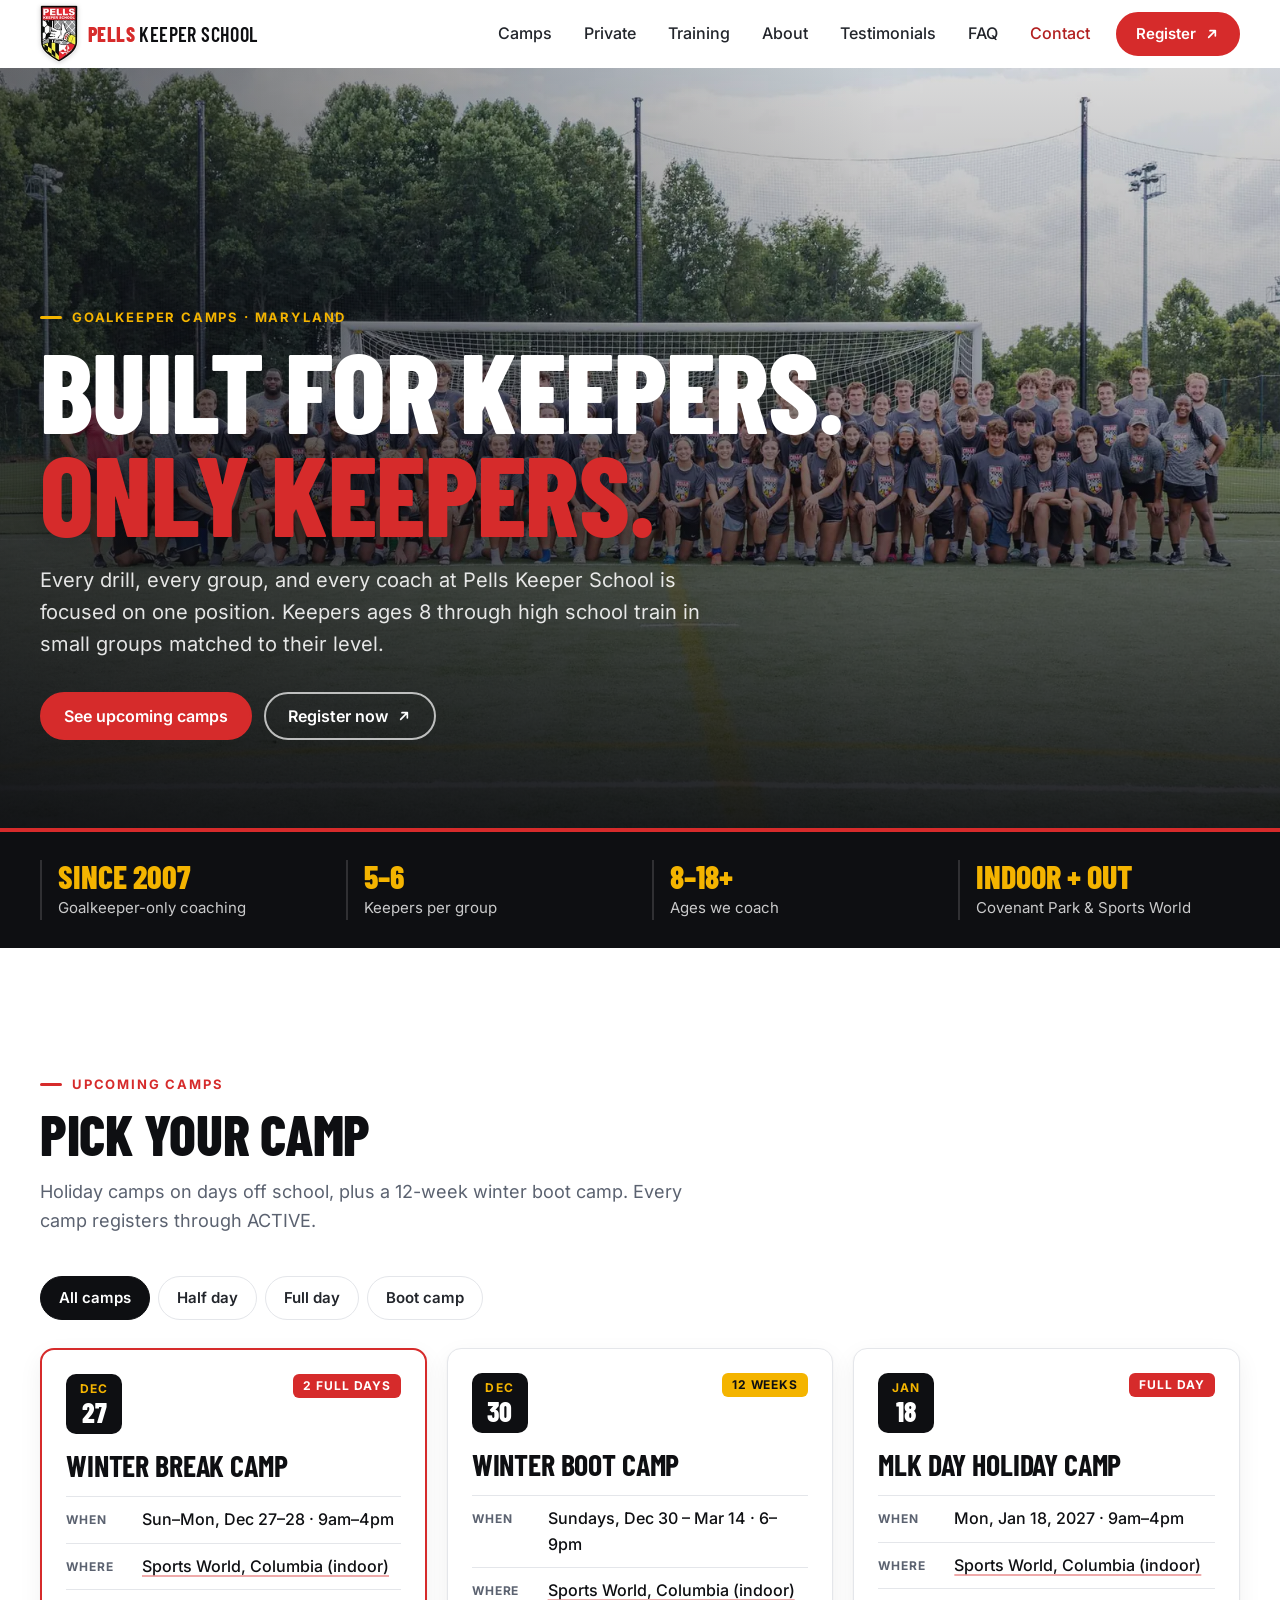
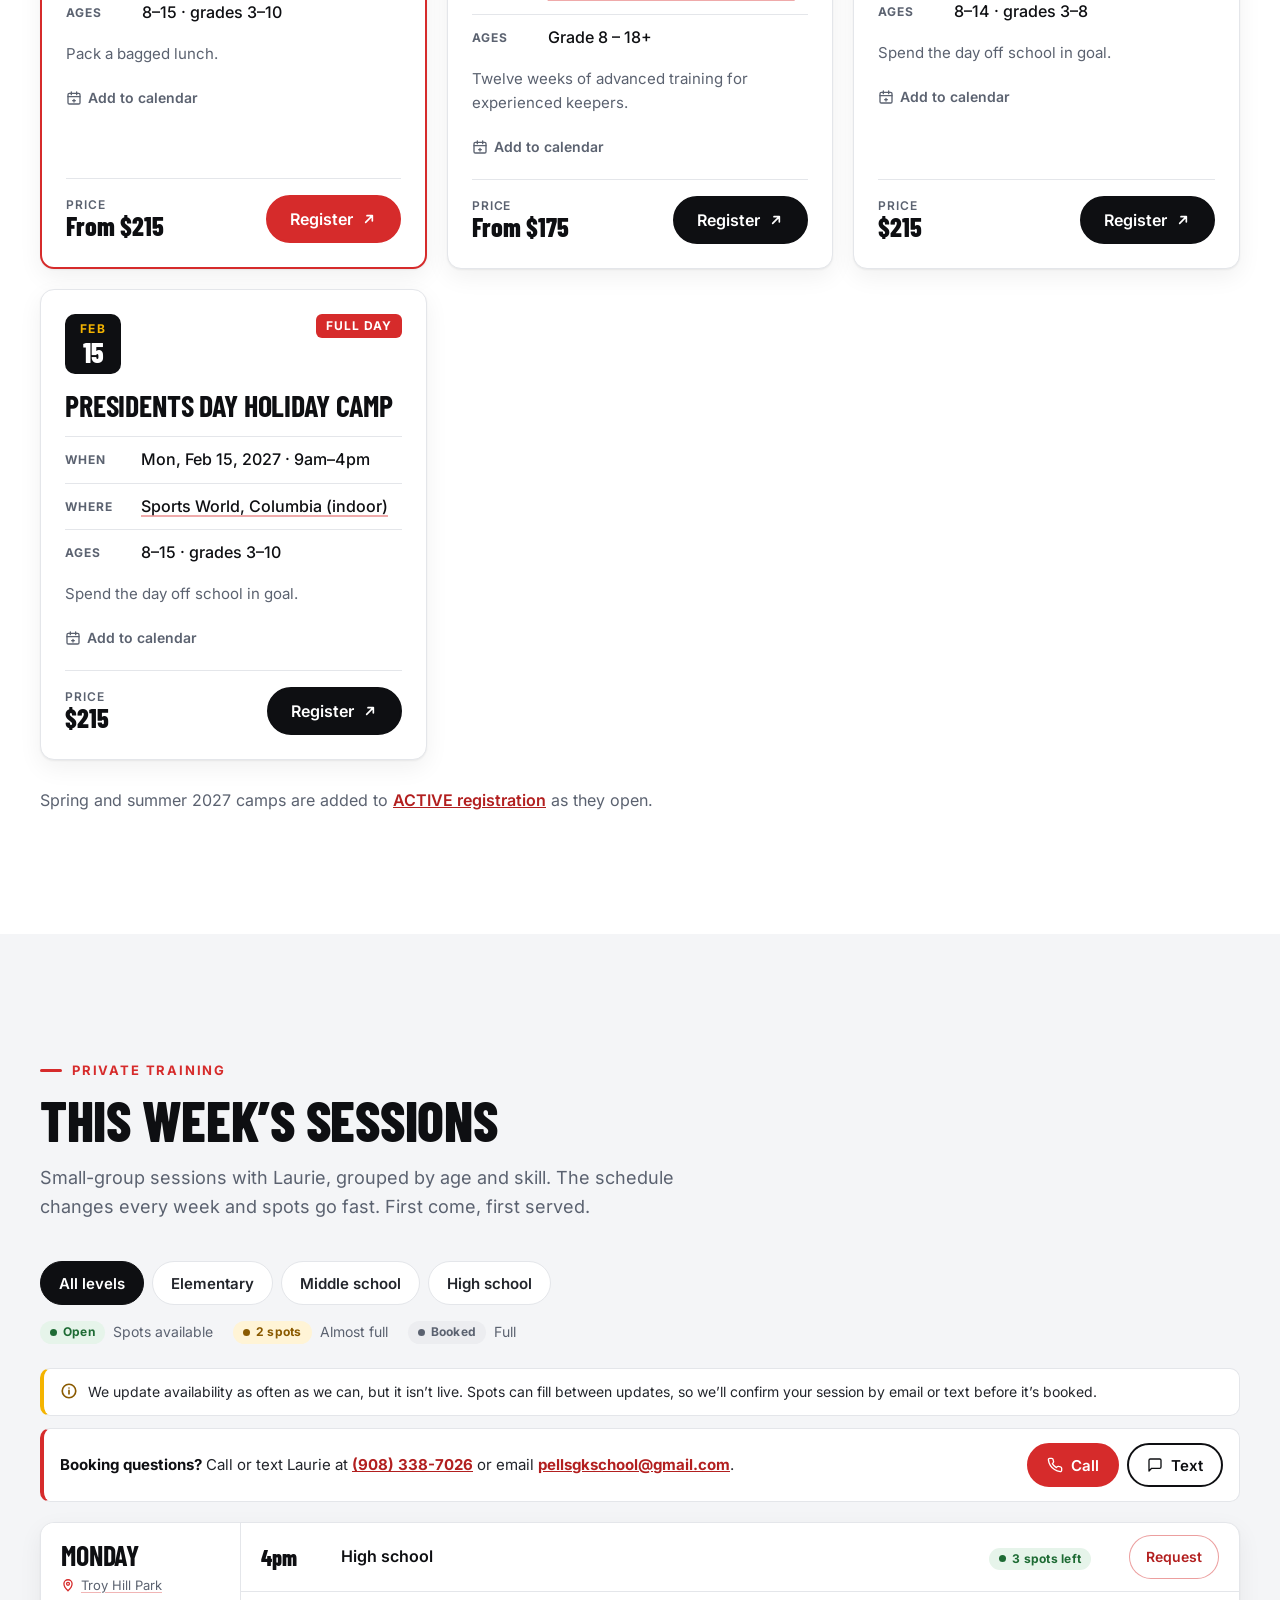
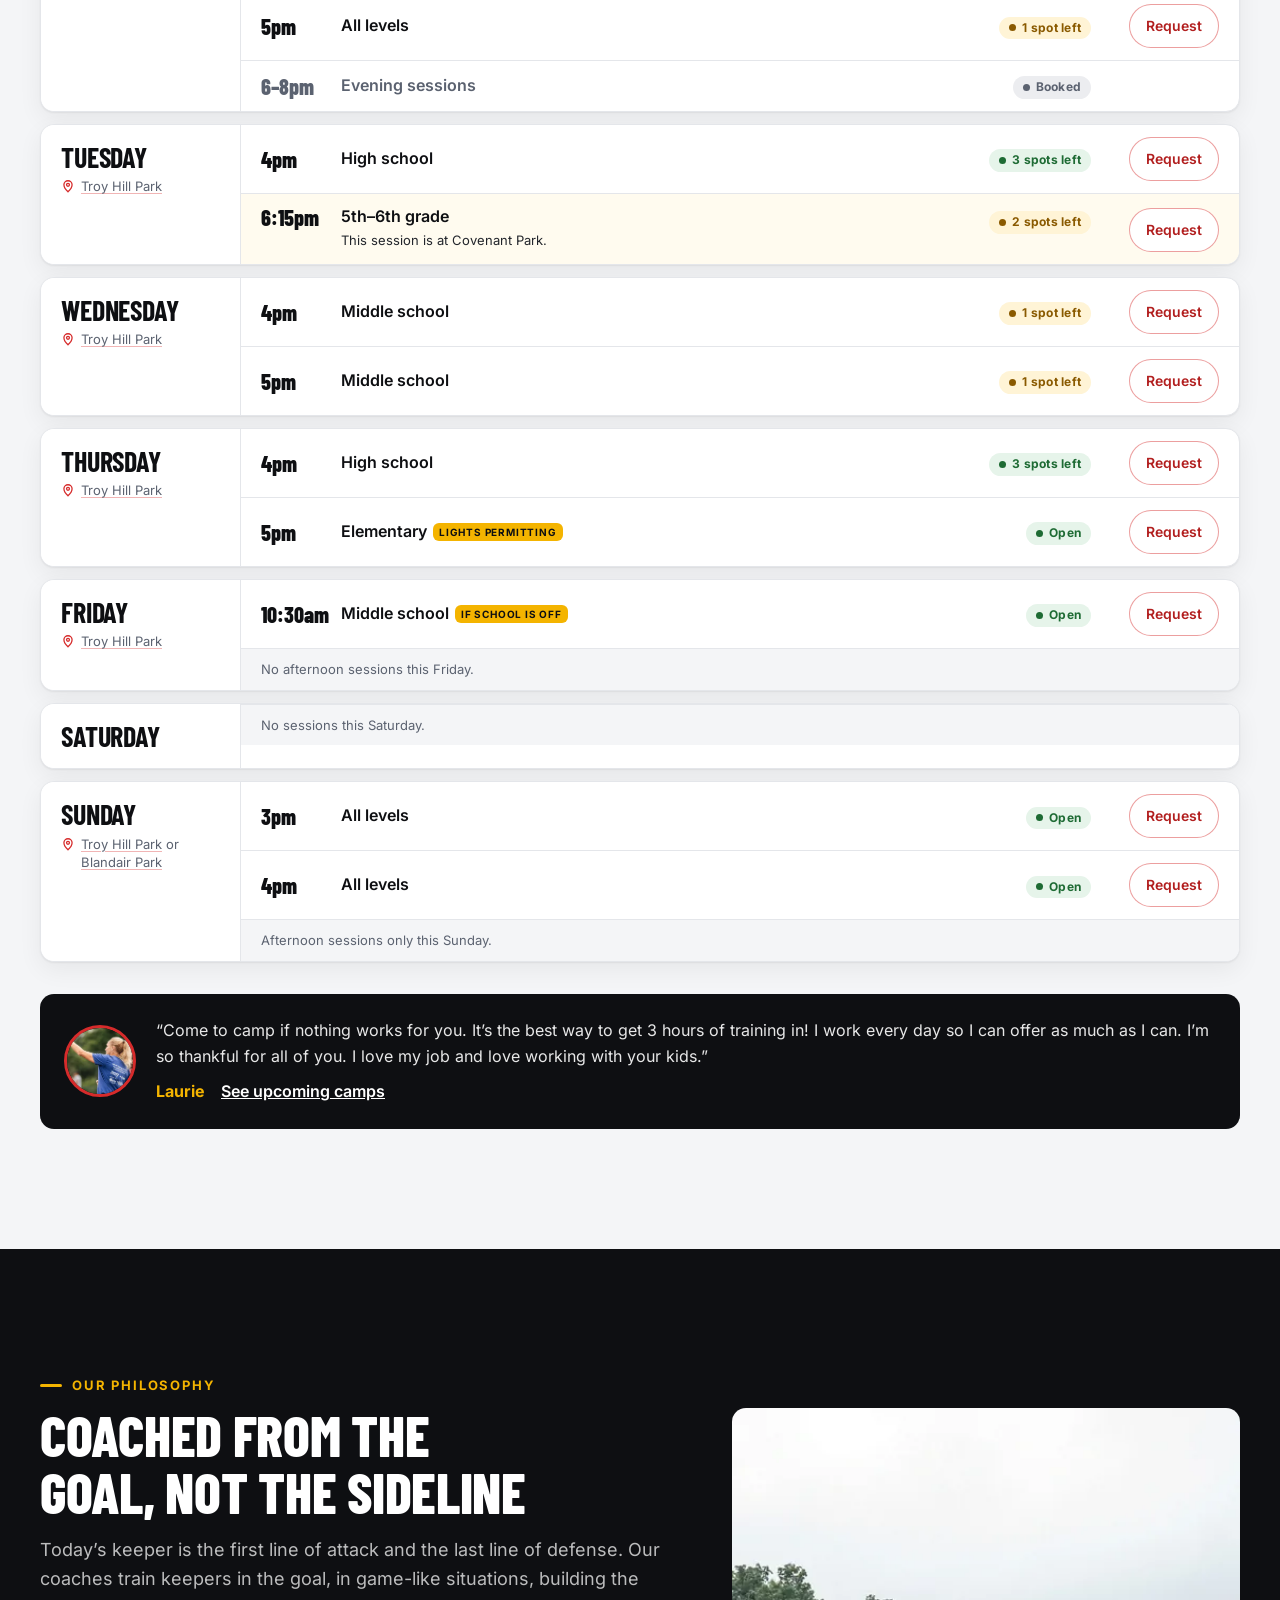
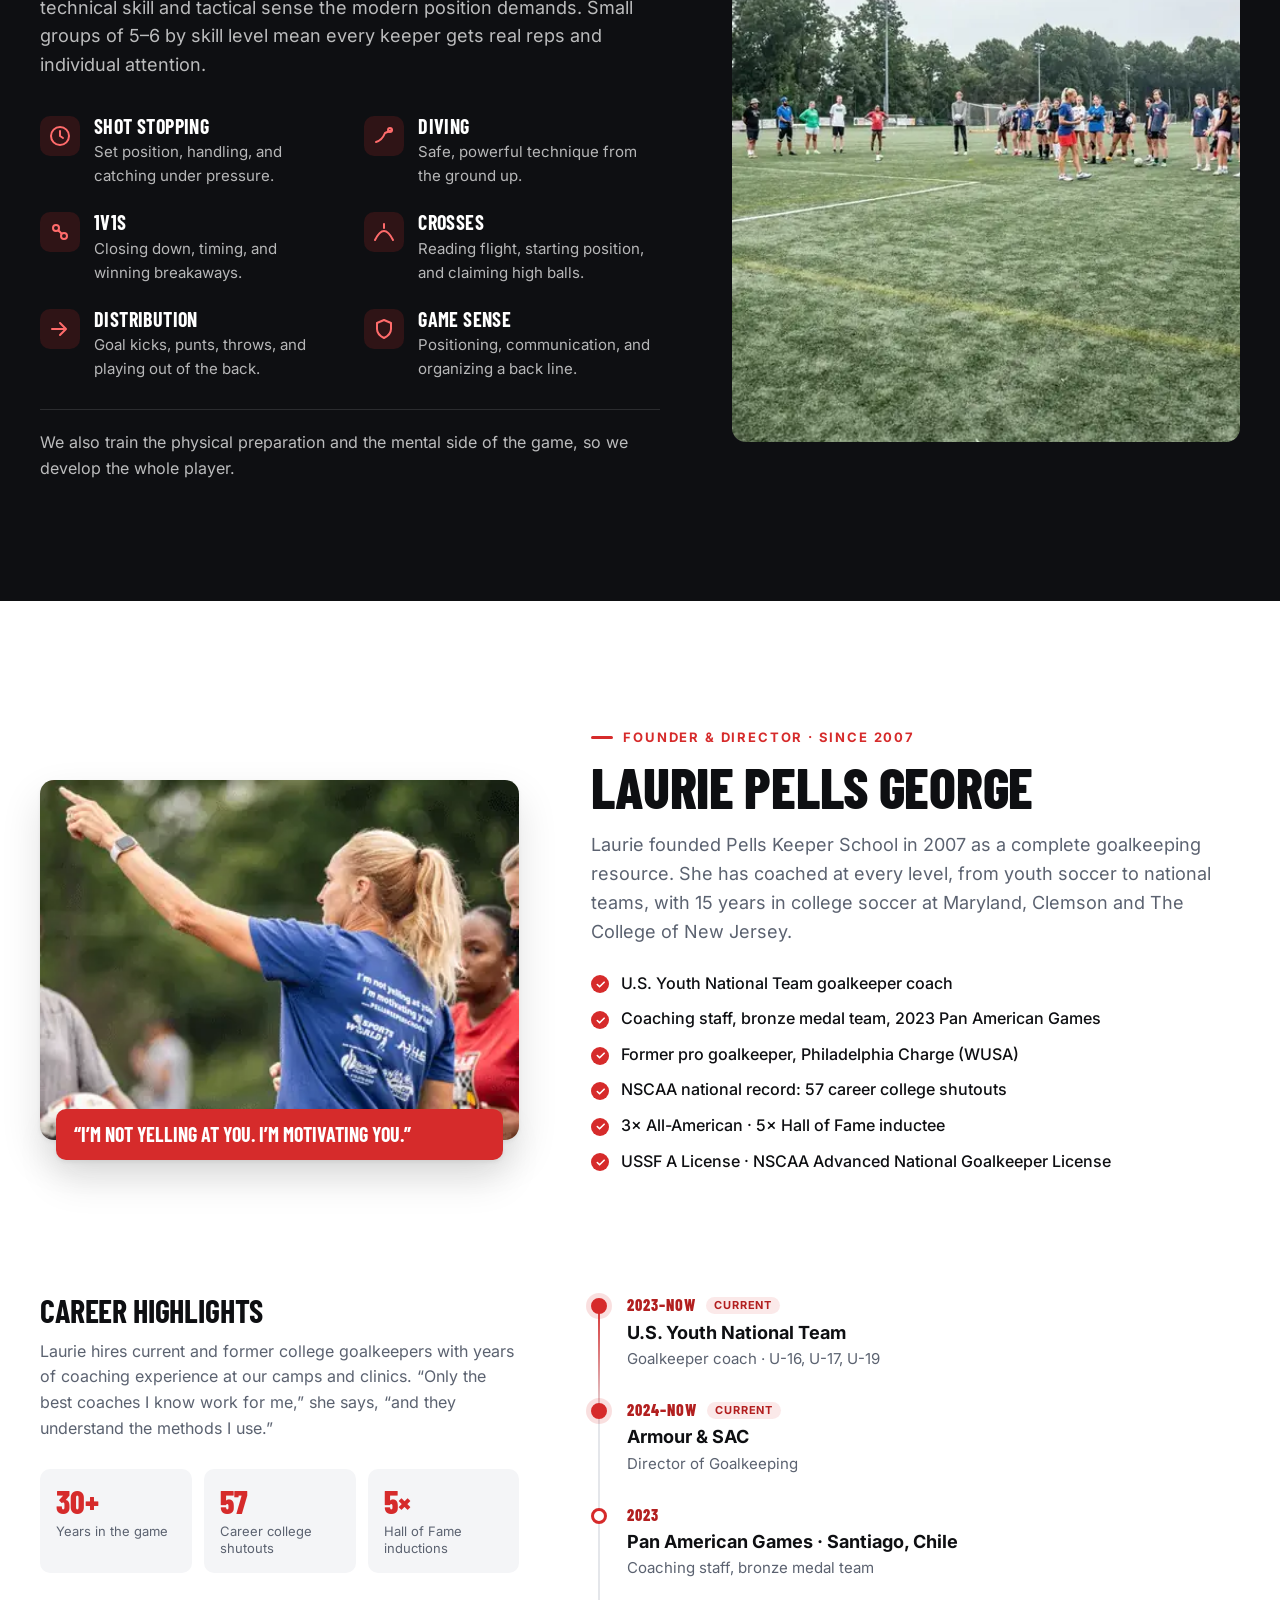
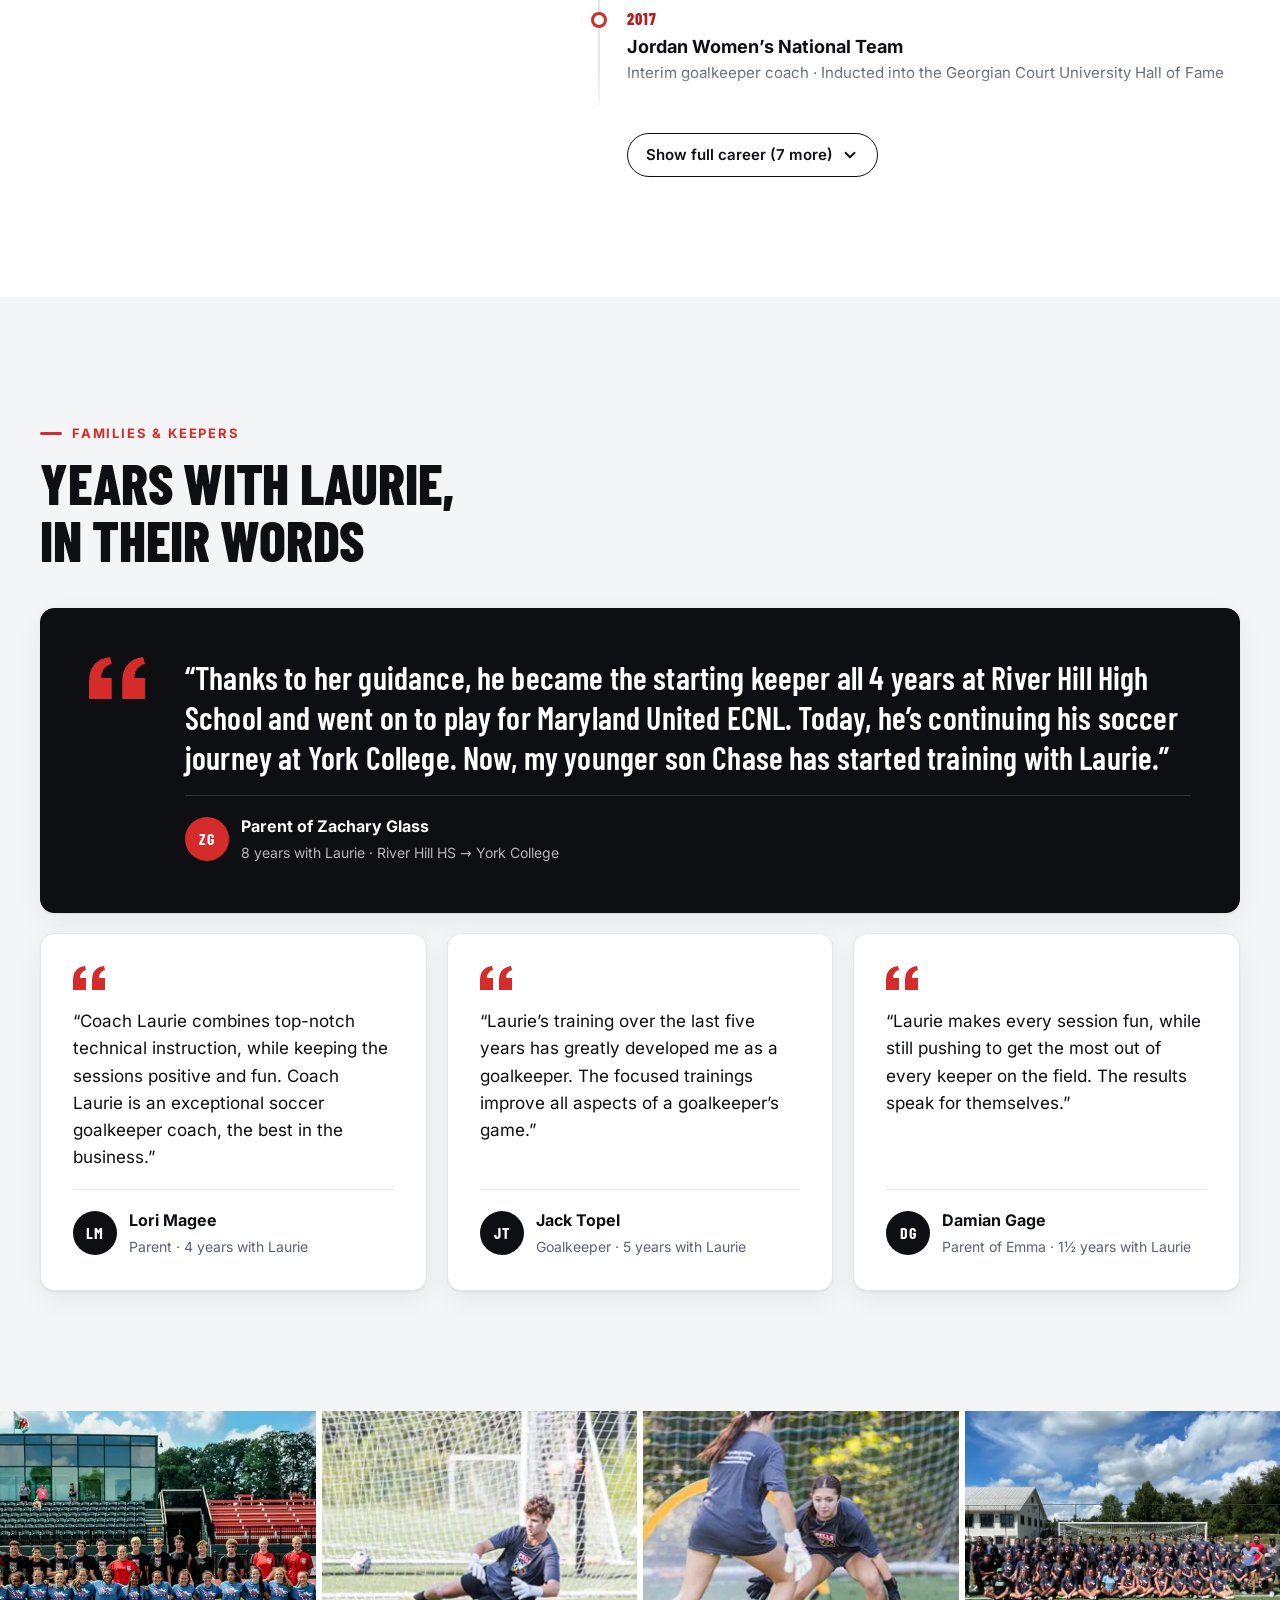
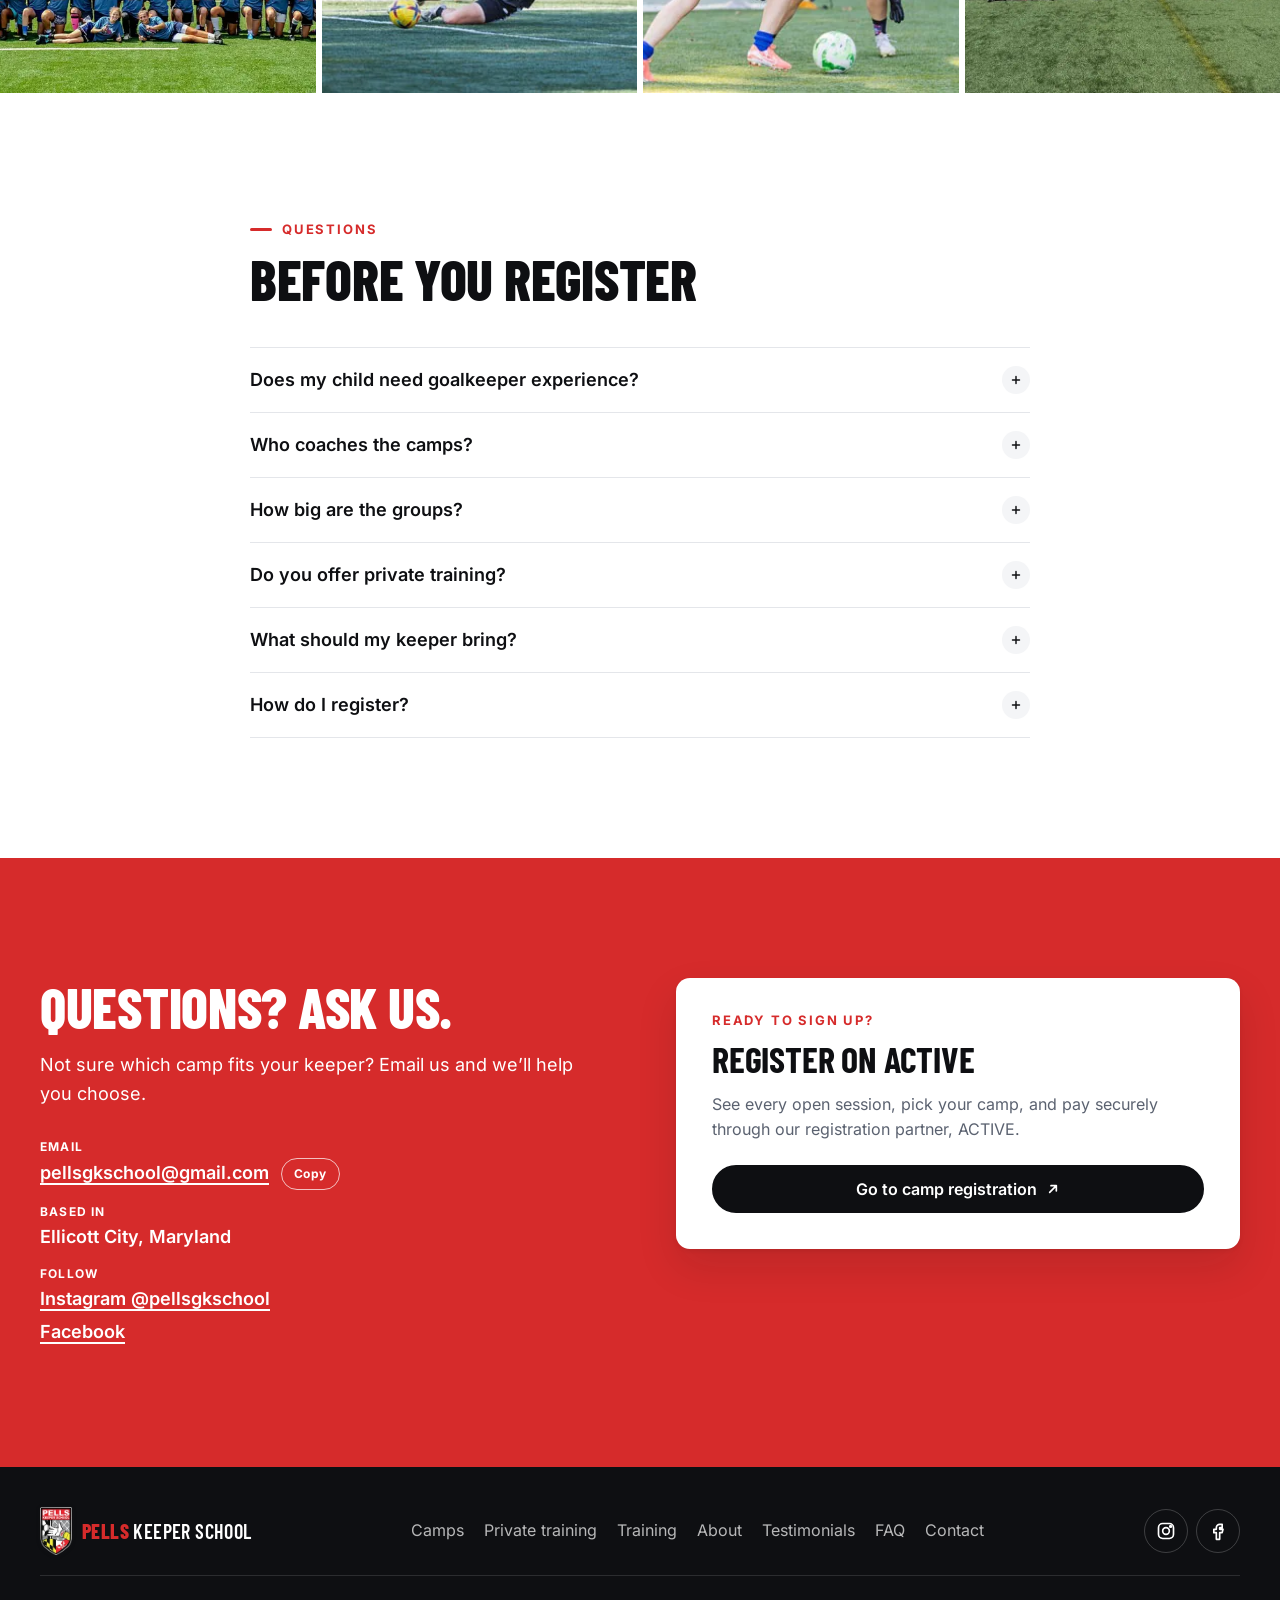
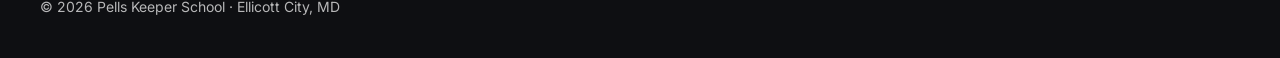
==== commit 112fb2ec: "About: 5x Hall of Fame inductee Co-Authored-By: Claude Opus 5.5 <noreply@anthropic.com> Claude-Sessi" ====
--- a/index.html
+++ b/index.html
@@ -329,7 +329,7 @@
             <li>Coaching staff, bronze medal team, 2023 Pan American Games</li>
             <li>Former pro goalkeeper, Philadelphia Charge (WUSA)</li>
             <li>NSCAA national record: 57 career college shutouts</li>
-            <li>3× All-American · 4× Hall of Fame inductee</li>
+            <li>3× All-American · 5× Hall of Fame inductee</li>
             <li>USSF A License · NSCAA Advanced National Goalkeeper License</li>
           </ul>
         </div>
@@ -342,7 +342,7 @@
           <dl class="career-stats">
             <div><dt>Years in the game</dt><dd>30+</dd></div>
             <div><dt>Career college shutouts</dt><dd>57</dd></div>
-            <div><dt>Hall of Fame inductions</dt><dd>4×</dd></div>
+            <div><dt>Hall of Fame inductions</dt><dd>5×</dd></div>
           </dl>
         </div>
         <div class="tl-wrap">
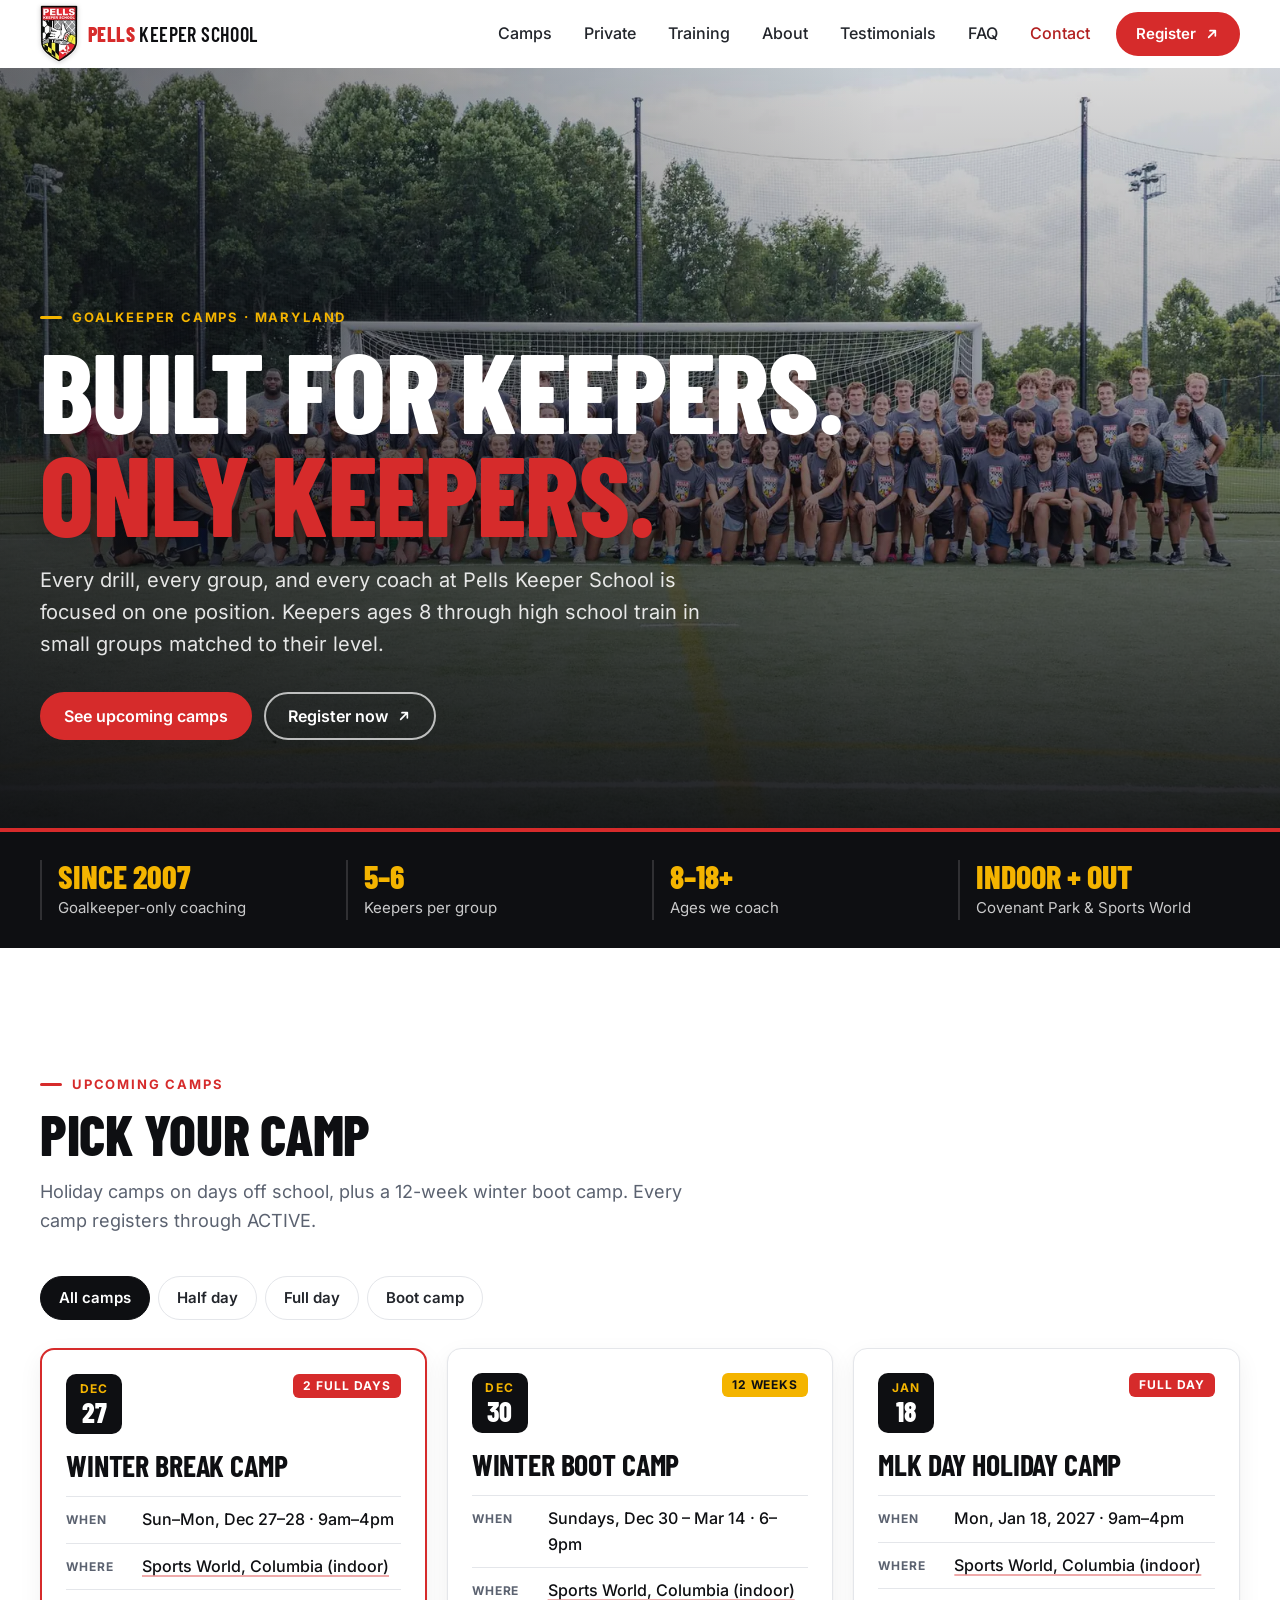
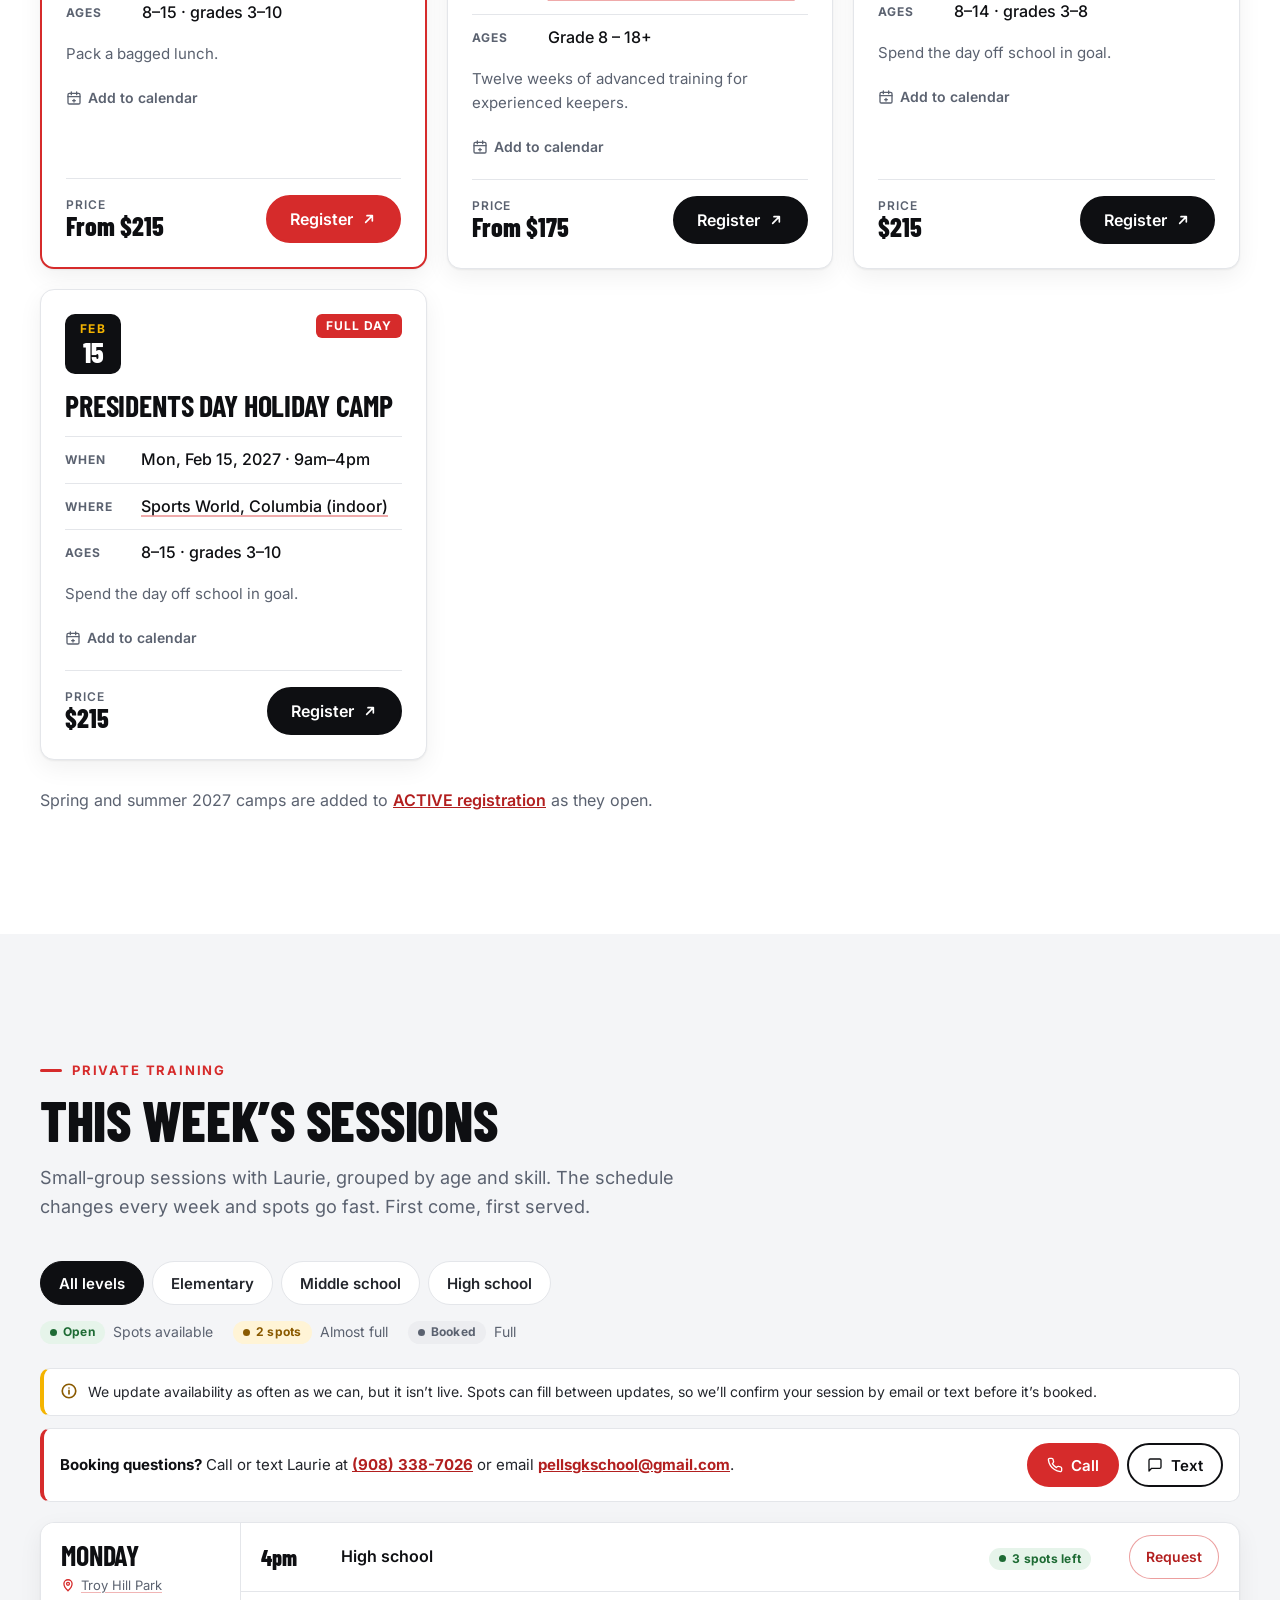
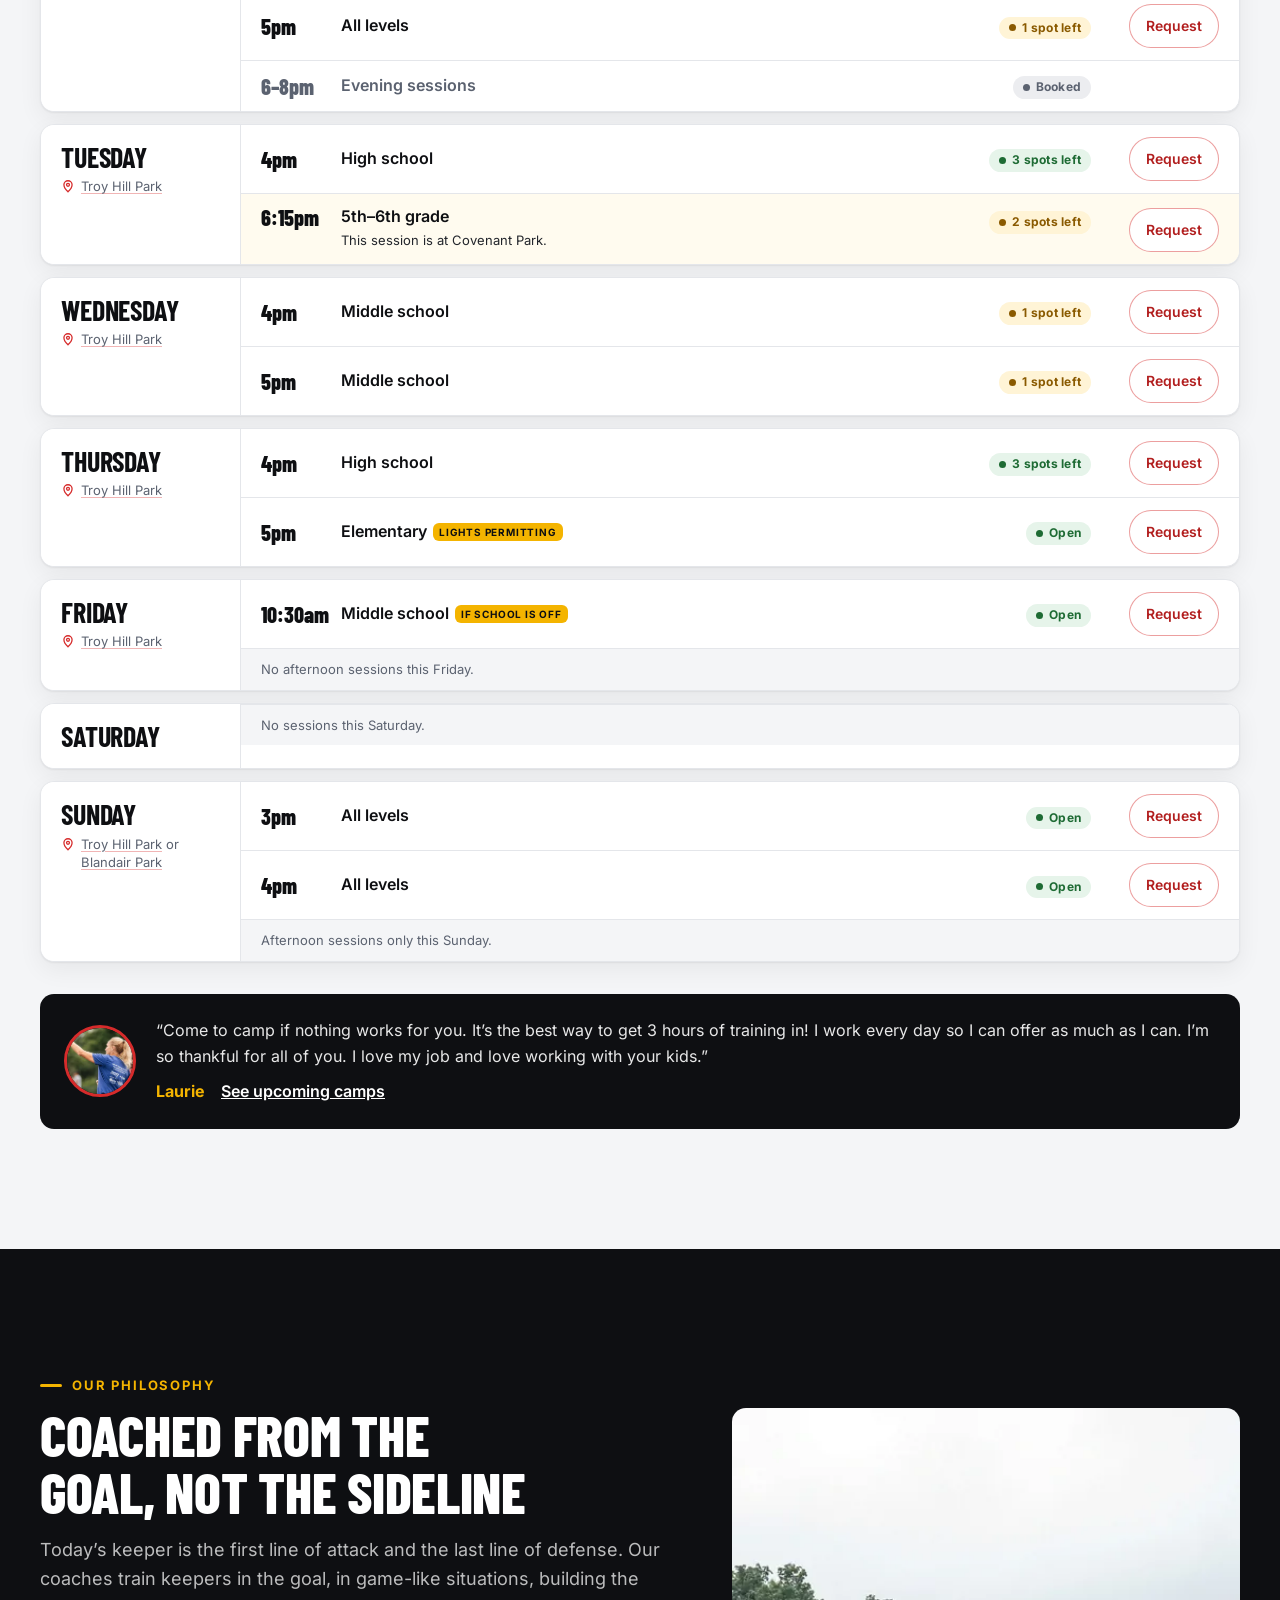
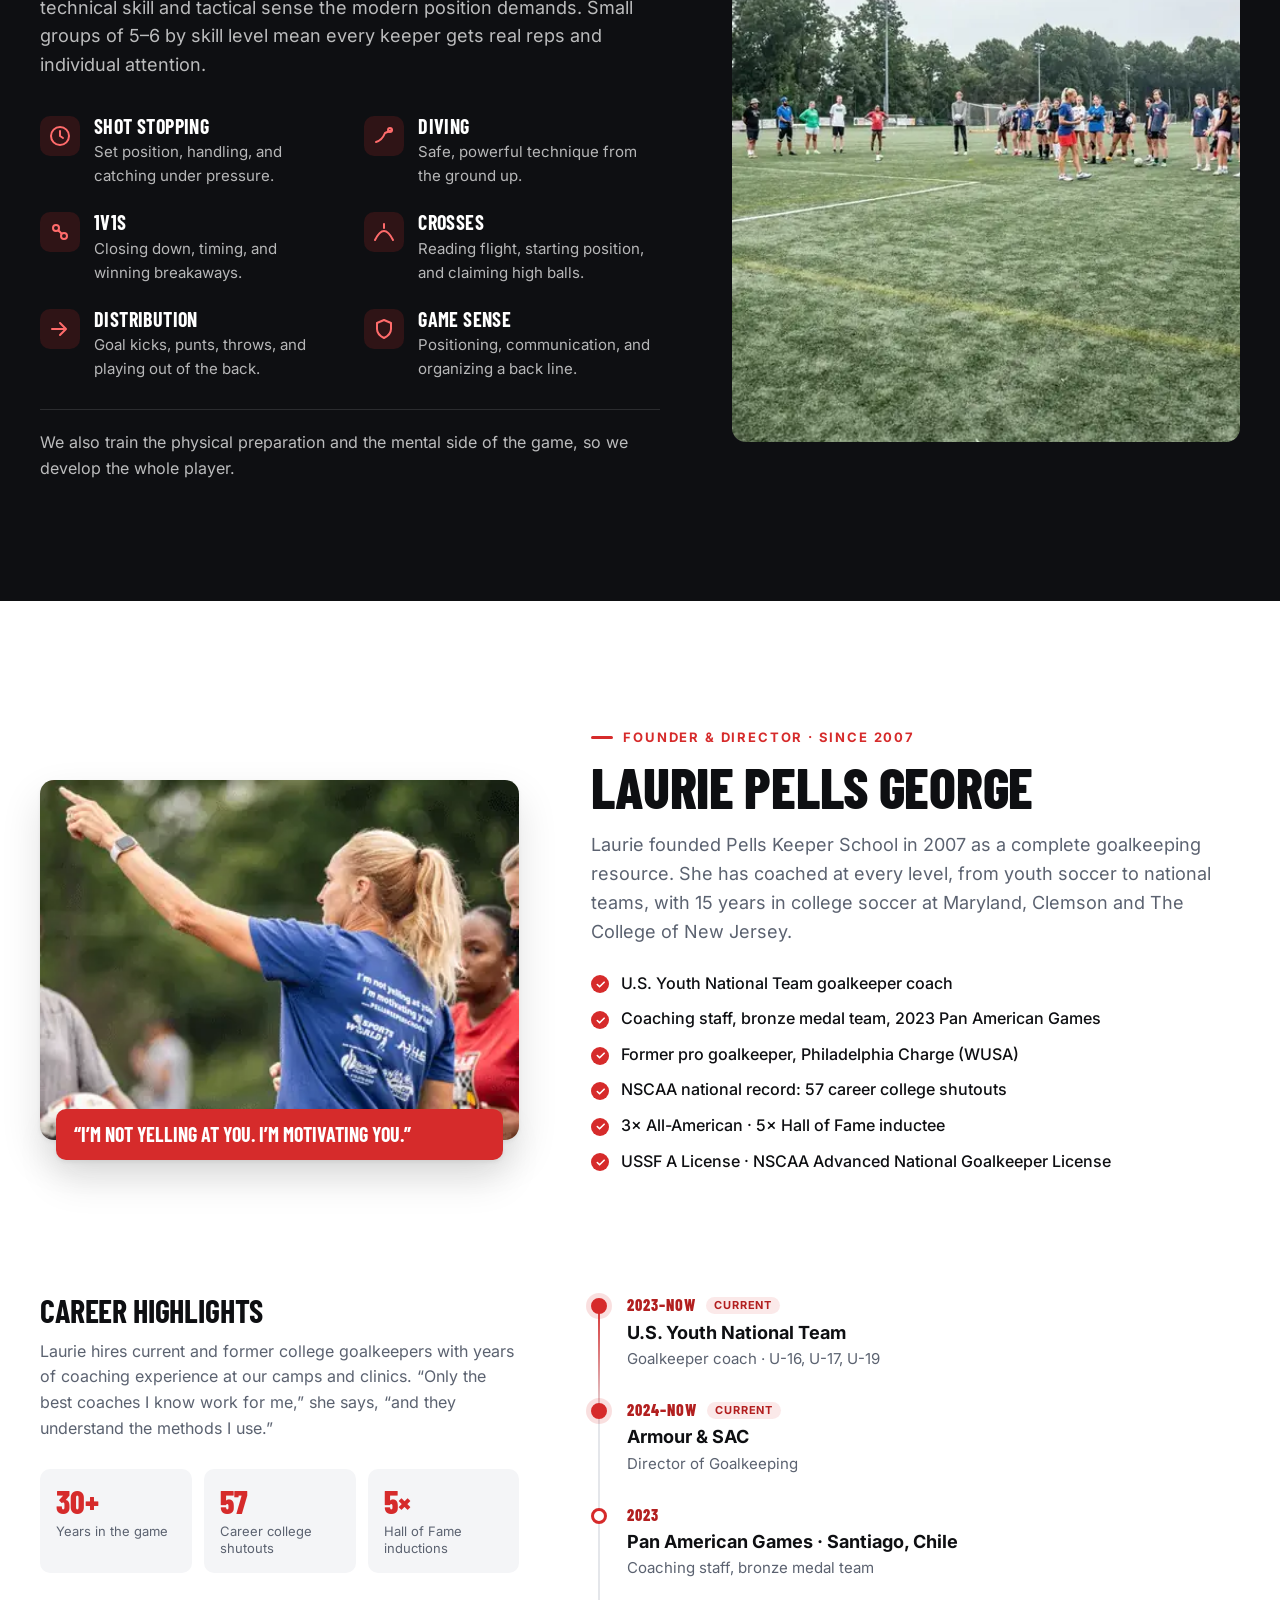
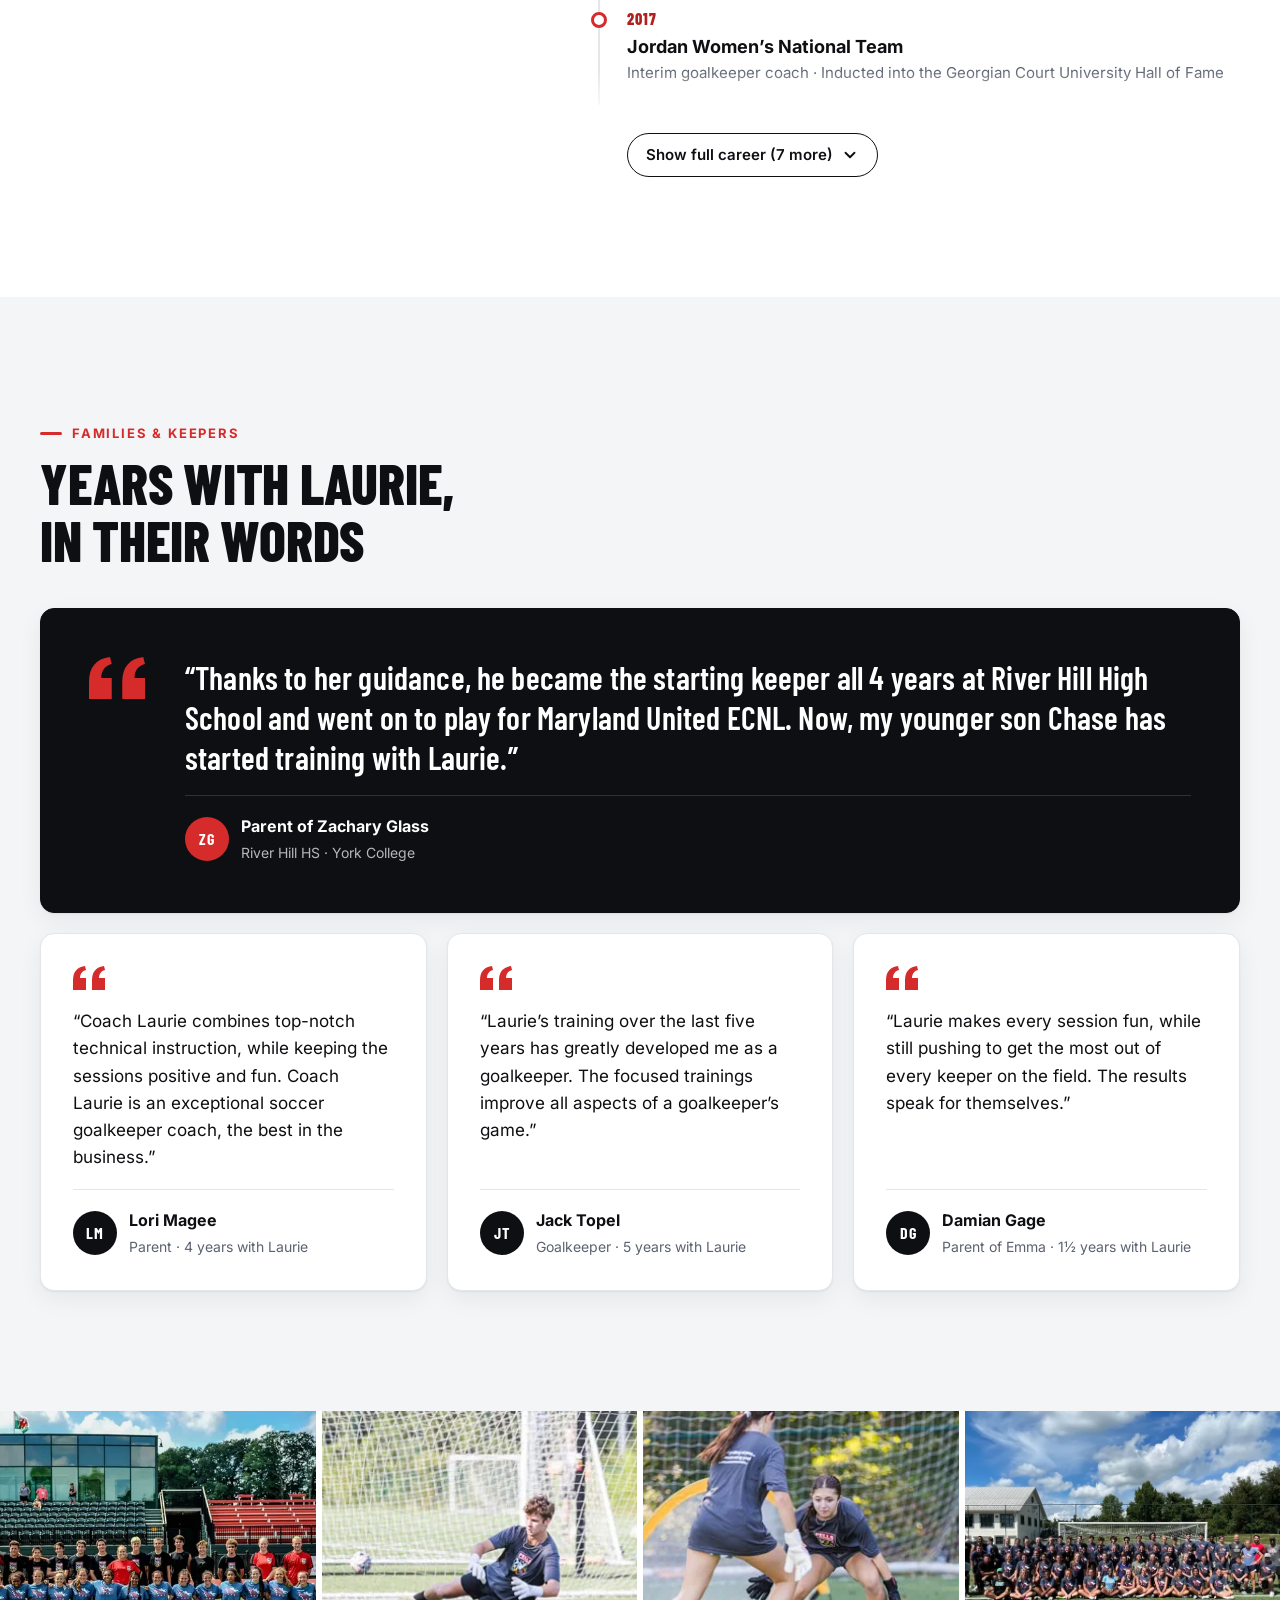
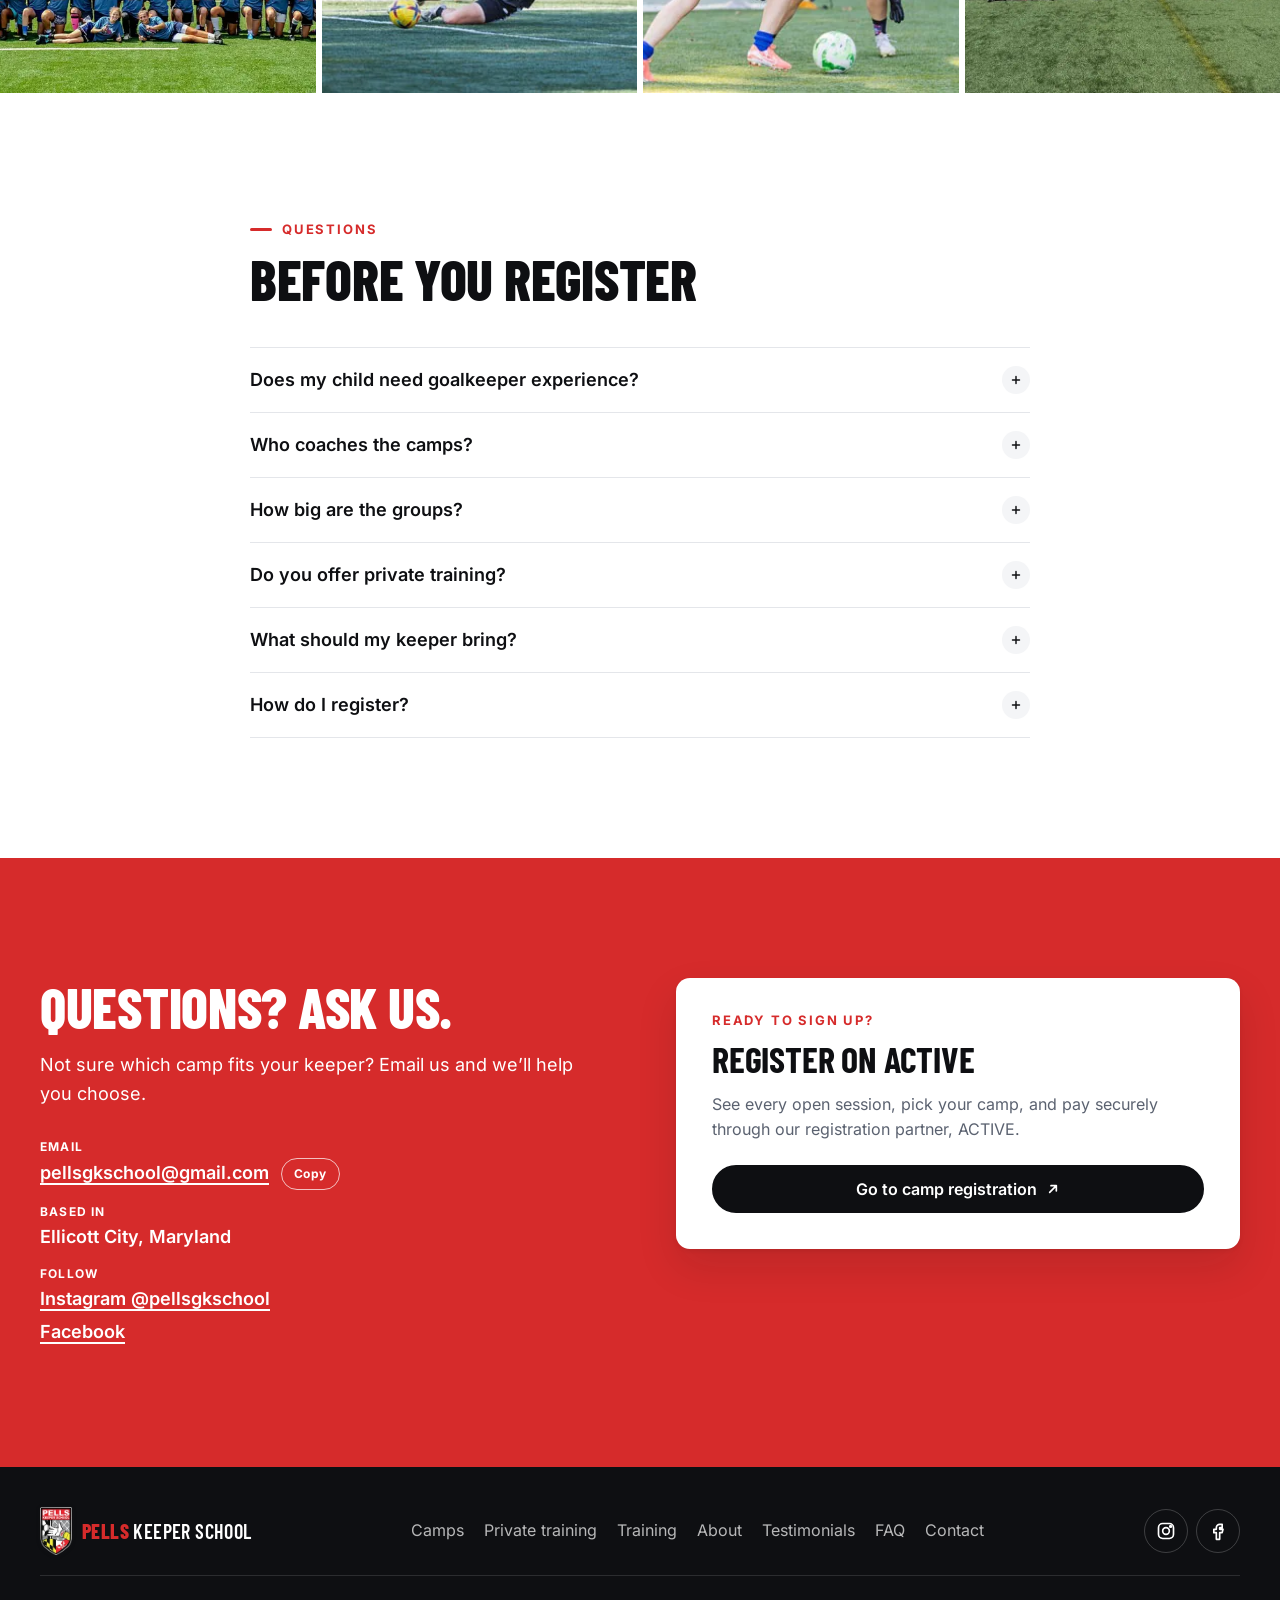
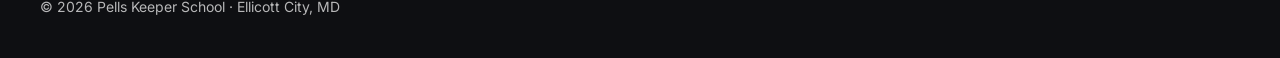
==== commit 44d1ff94: "Testimonials: Zachary Glass caption, drop current-player line Co-Authored-By: Claude Opus 5.5 <norep" ====
--- a/index.html
+++ b/index.html
@@ -421,8 +421,8 @@
         <div class="quotes">
           <figure class="quote quote-feature">
             <svg width="32" height="24" class="qmark" aria-hidden="true" viewBox="0 0 32 24"><path d="M0 24V14C0 6 4 1 12 0l1 4c-4 1-6 4-6 8h6v12H0zm19 0V14c0-8 4-13 12-14l1 4c-4 1-6 4-6 8h6v12H19z"/></svg>
-            <blockquote><p>“Thanks to her guidance, he became the starting keeper all 4 years at River Hill High School and went on to play for Maryland United ECNL. Today, he’s continuing his soccer journey at York College. Now, my younger son Chase has started training with Laurie.”</p></blockquote>
-            <figcaption><span class="avatar" aria-hidden="true">ZG</span><span><strong>Parent of Zachary Glass</strong><span>8 years with Laurie · River Hill HS → York College</span></span></figcaption>
+            <blockquote><p>“Thanks to her guidance, he became the starting keeper all 4 years at River Hill High School and went on to play for Maryland United ECNL. Now, my younger son Chase has started training with Laurie.”</p></blockquote>
+            <figcaption><span class="avatar" aria-hidden="true">ZG</span><span><strong>Parent of Zachary Glass</strong><span>River Hill HS · York College</span></span></figcaption>
           </figure>
           <figure class="quote">
             <svg width="32" height="24" class="qmark" aria-hidden="true" viewBox="0 0 32 24"><path d="M0 24V14C0 6 4 1 12 0l1 4c-4 1-6 4-6 8h6v12H0zm19 0V14c0-8 4-13 12-14l1 4c-4 1-6 4-6 8h6v12H19z"/></svg>
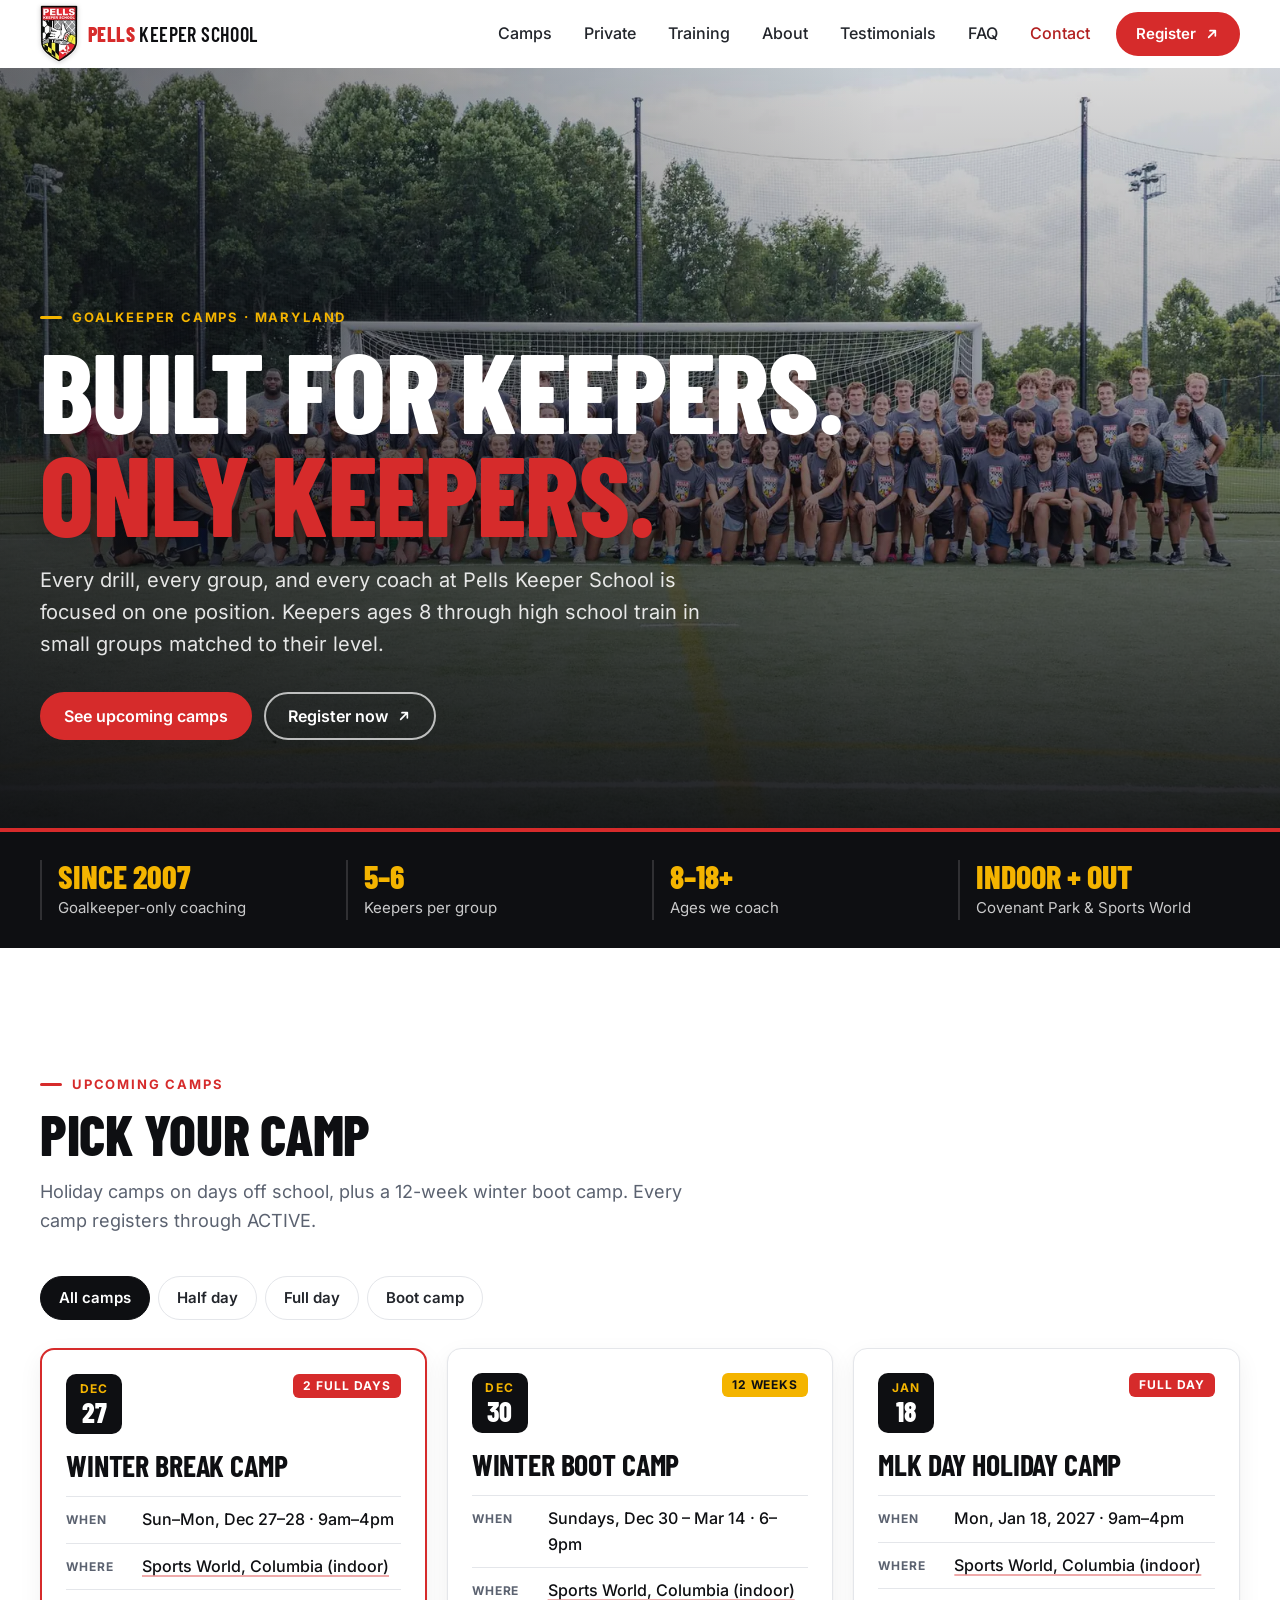
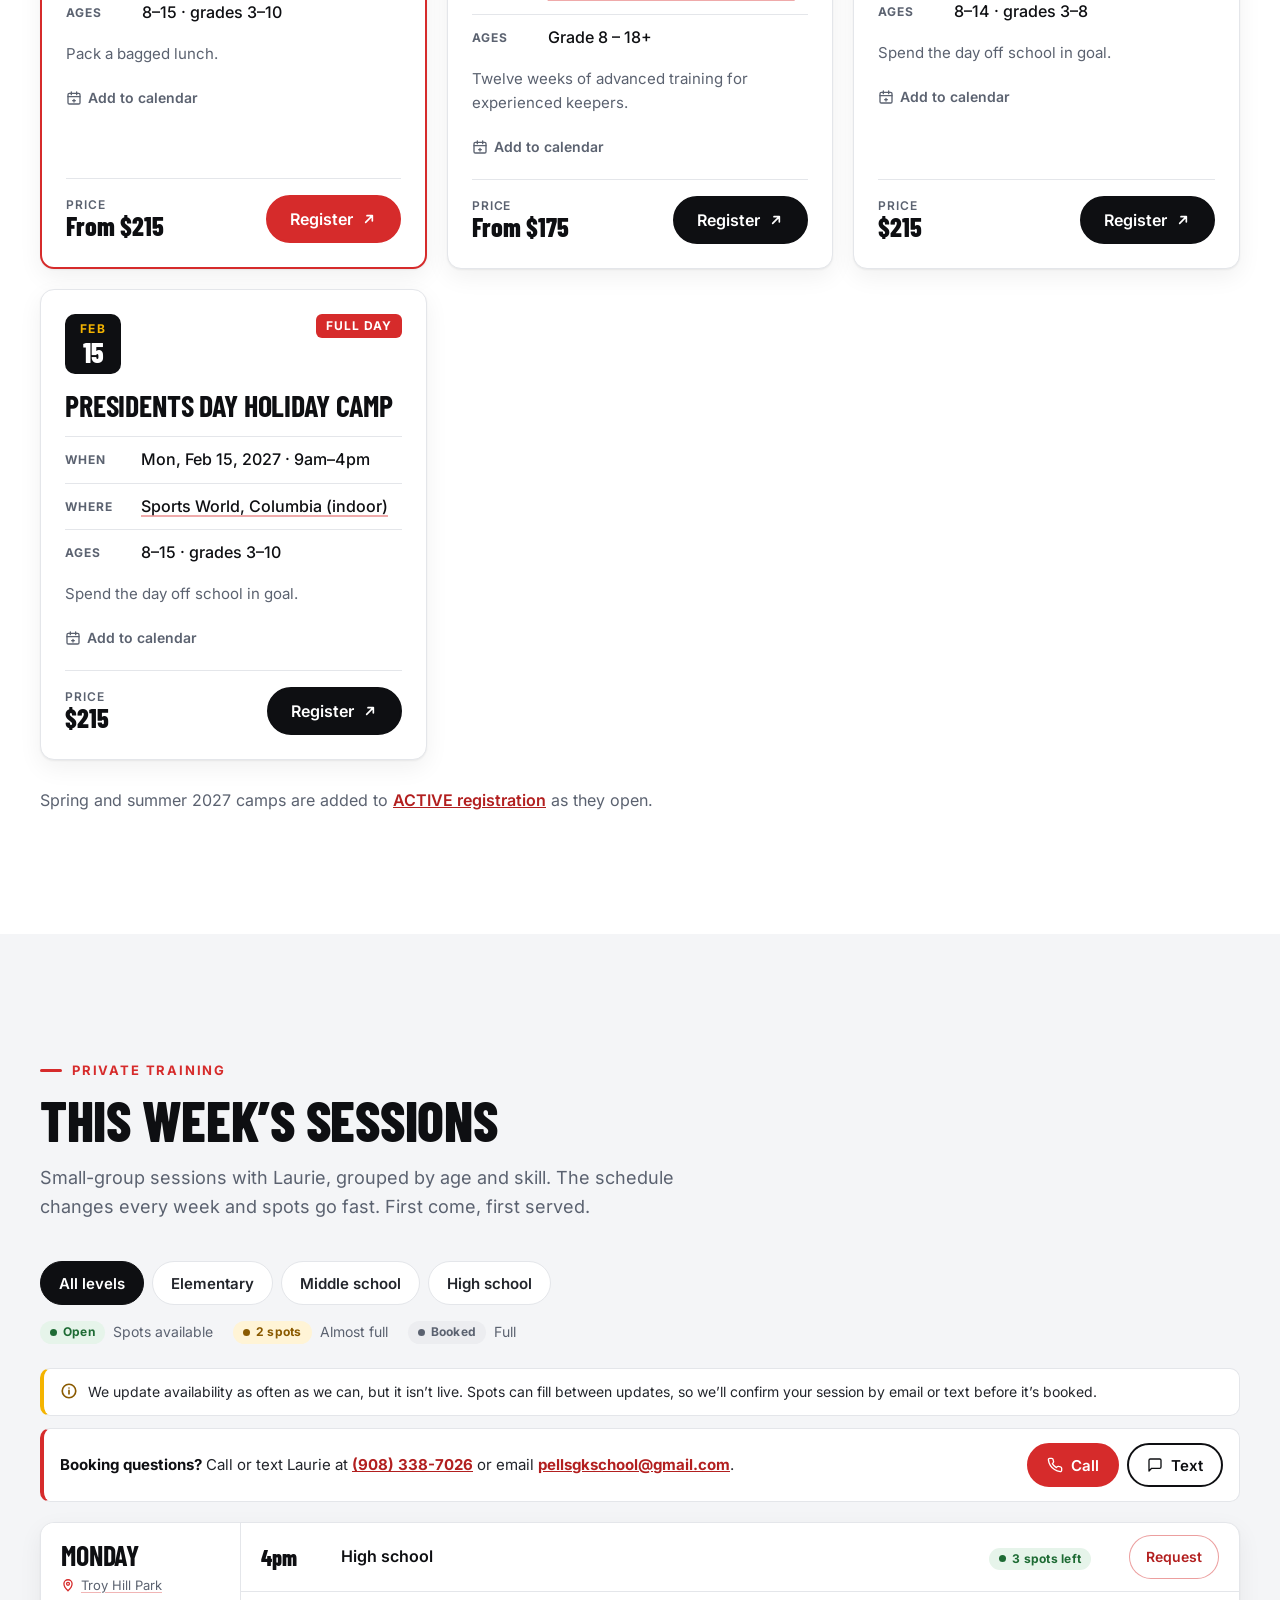
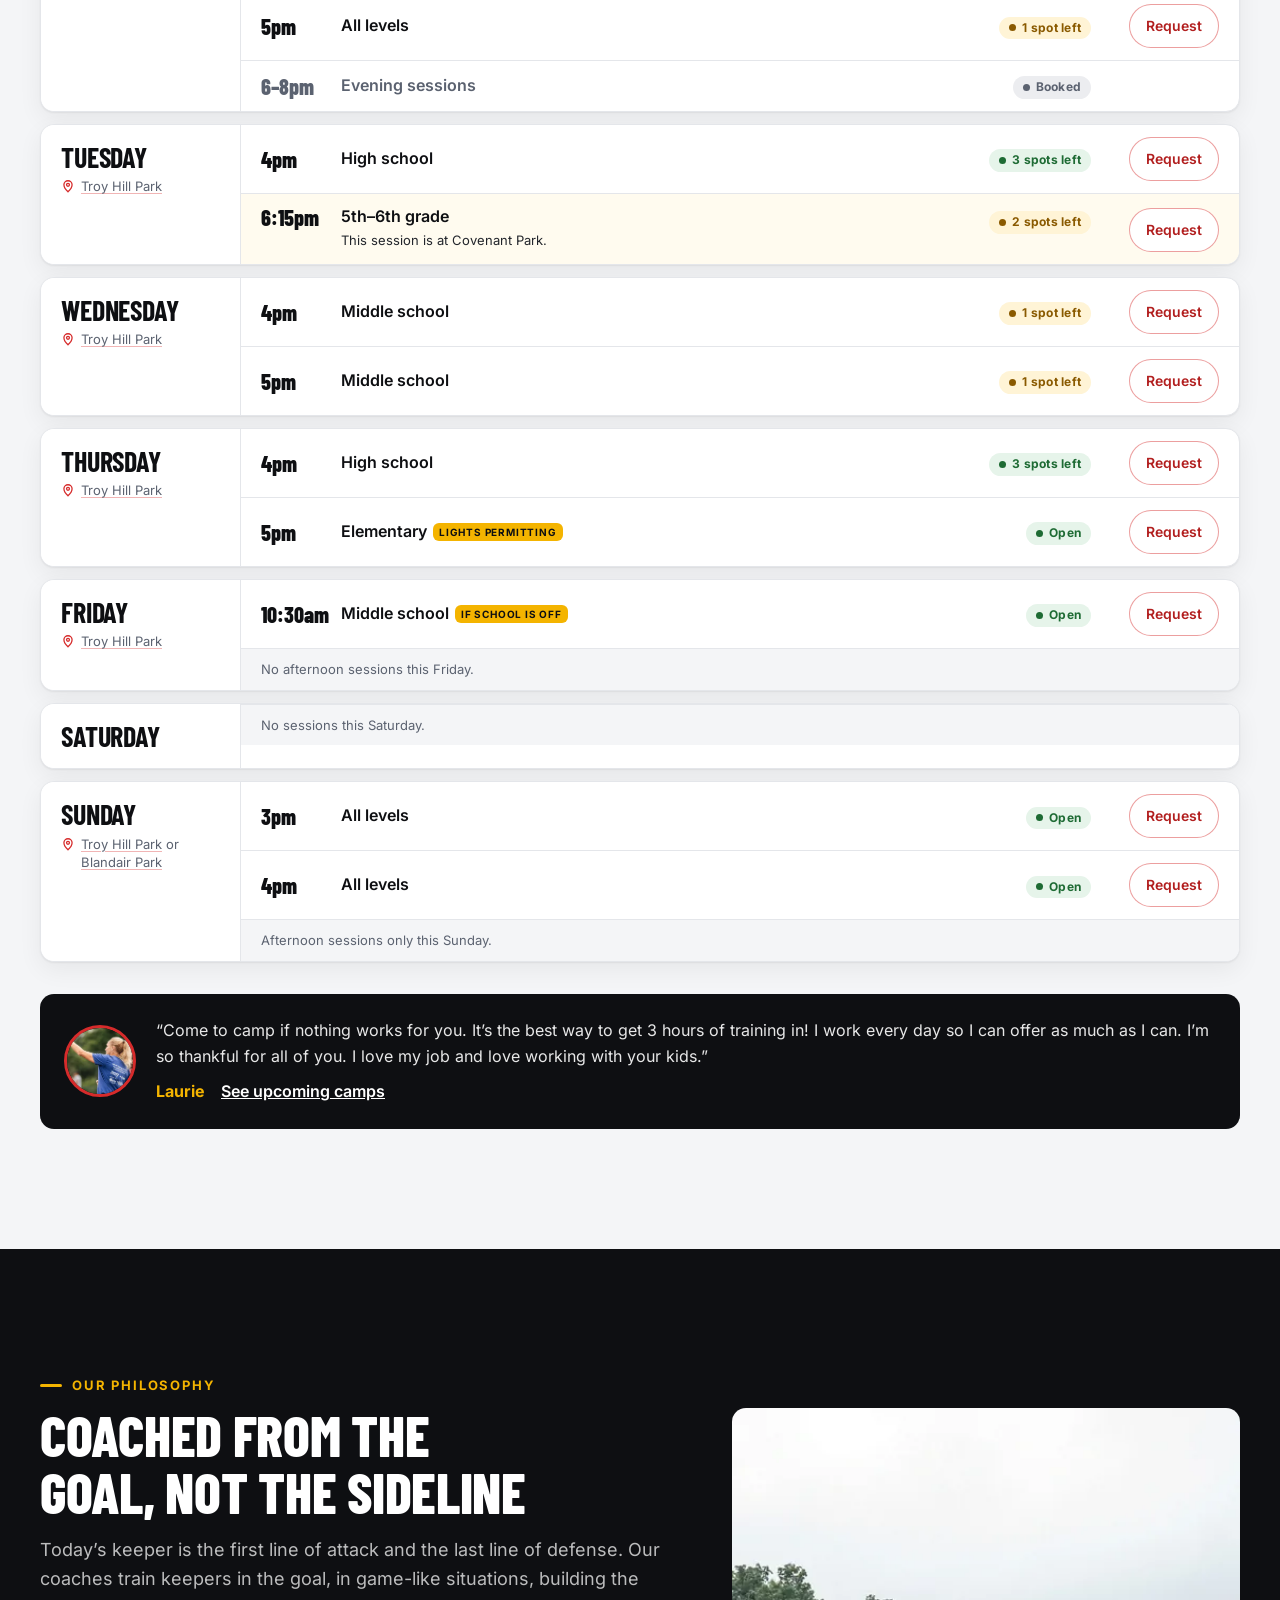
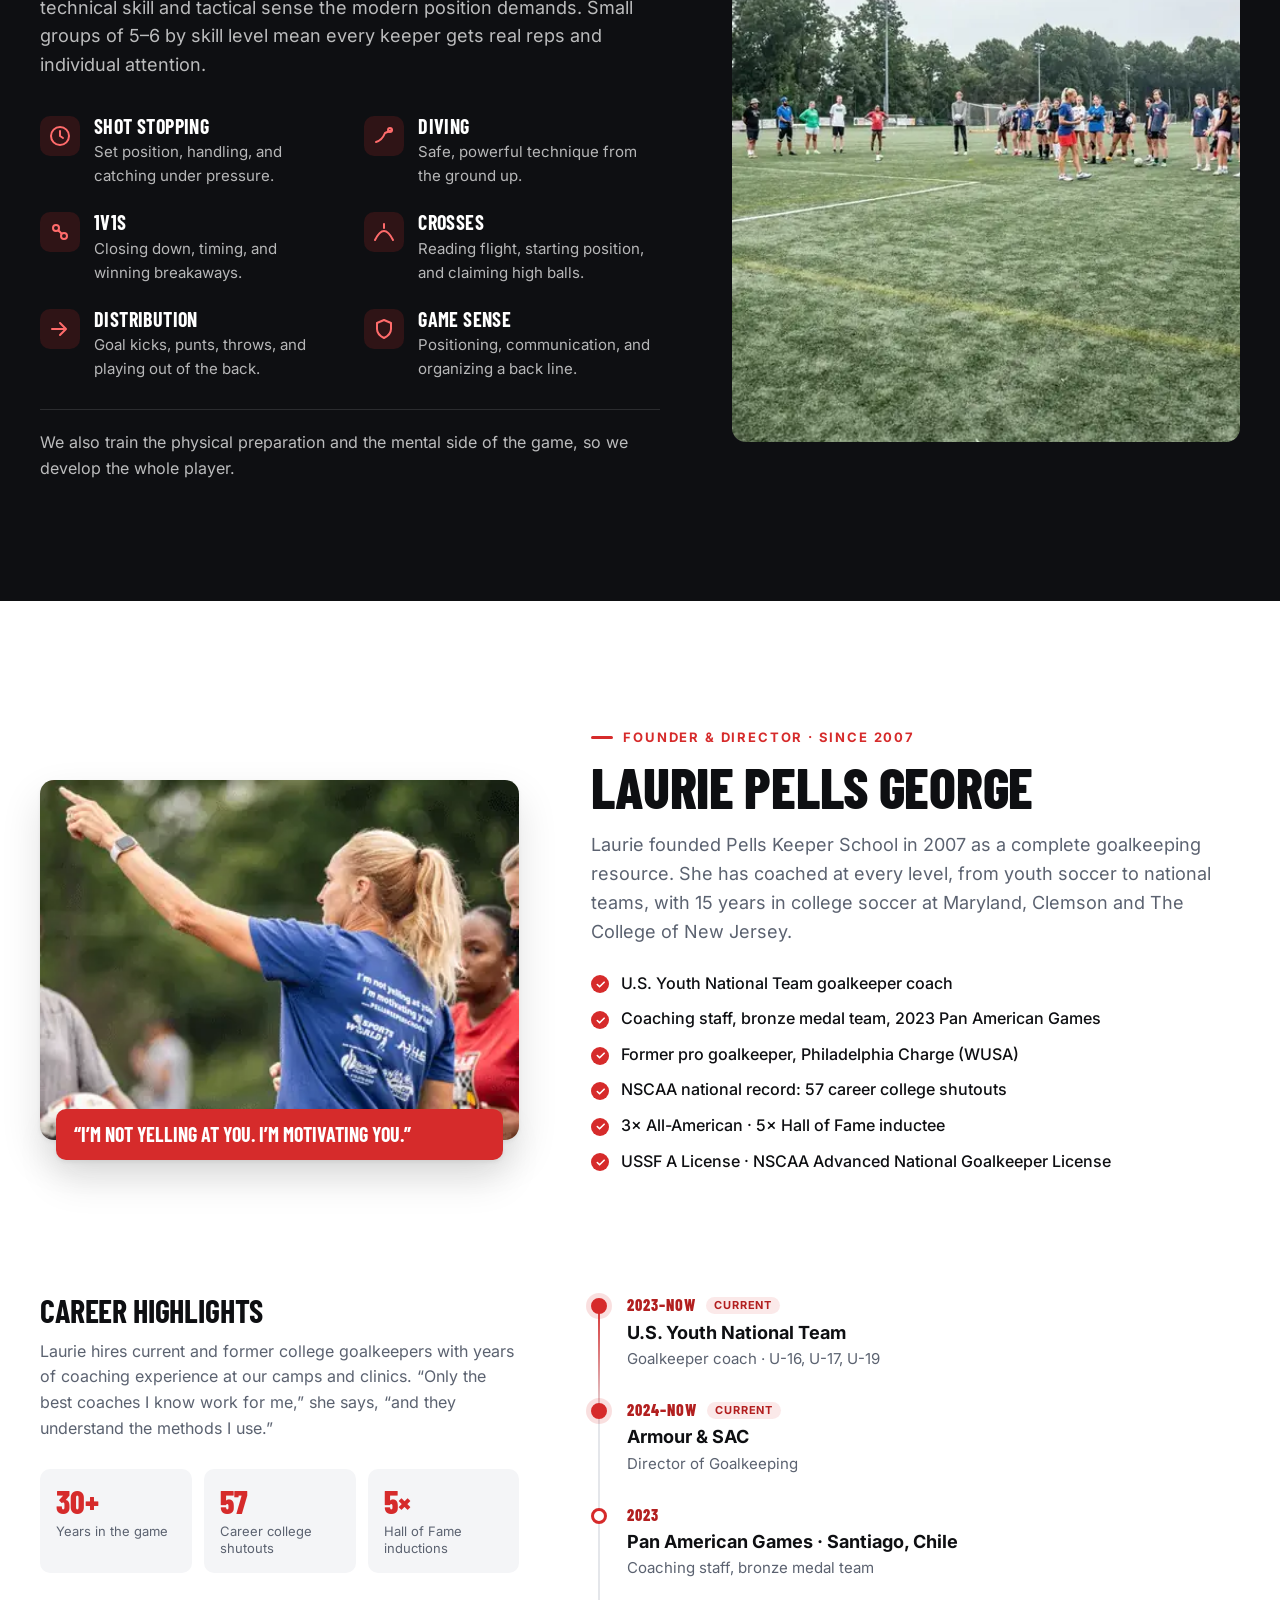
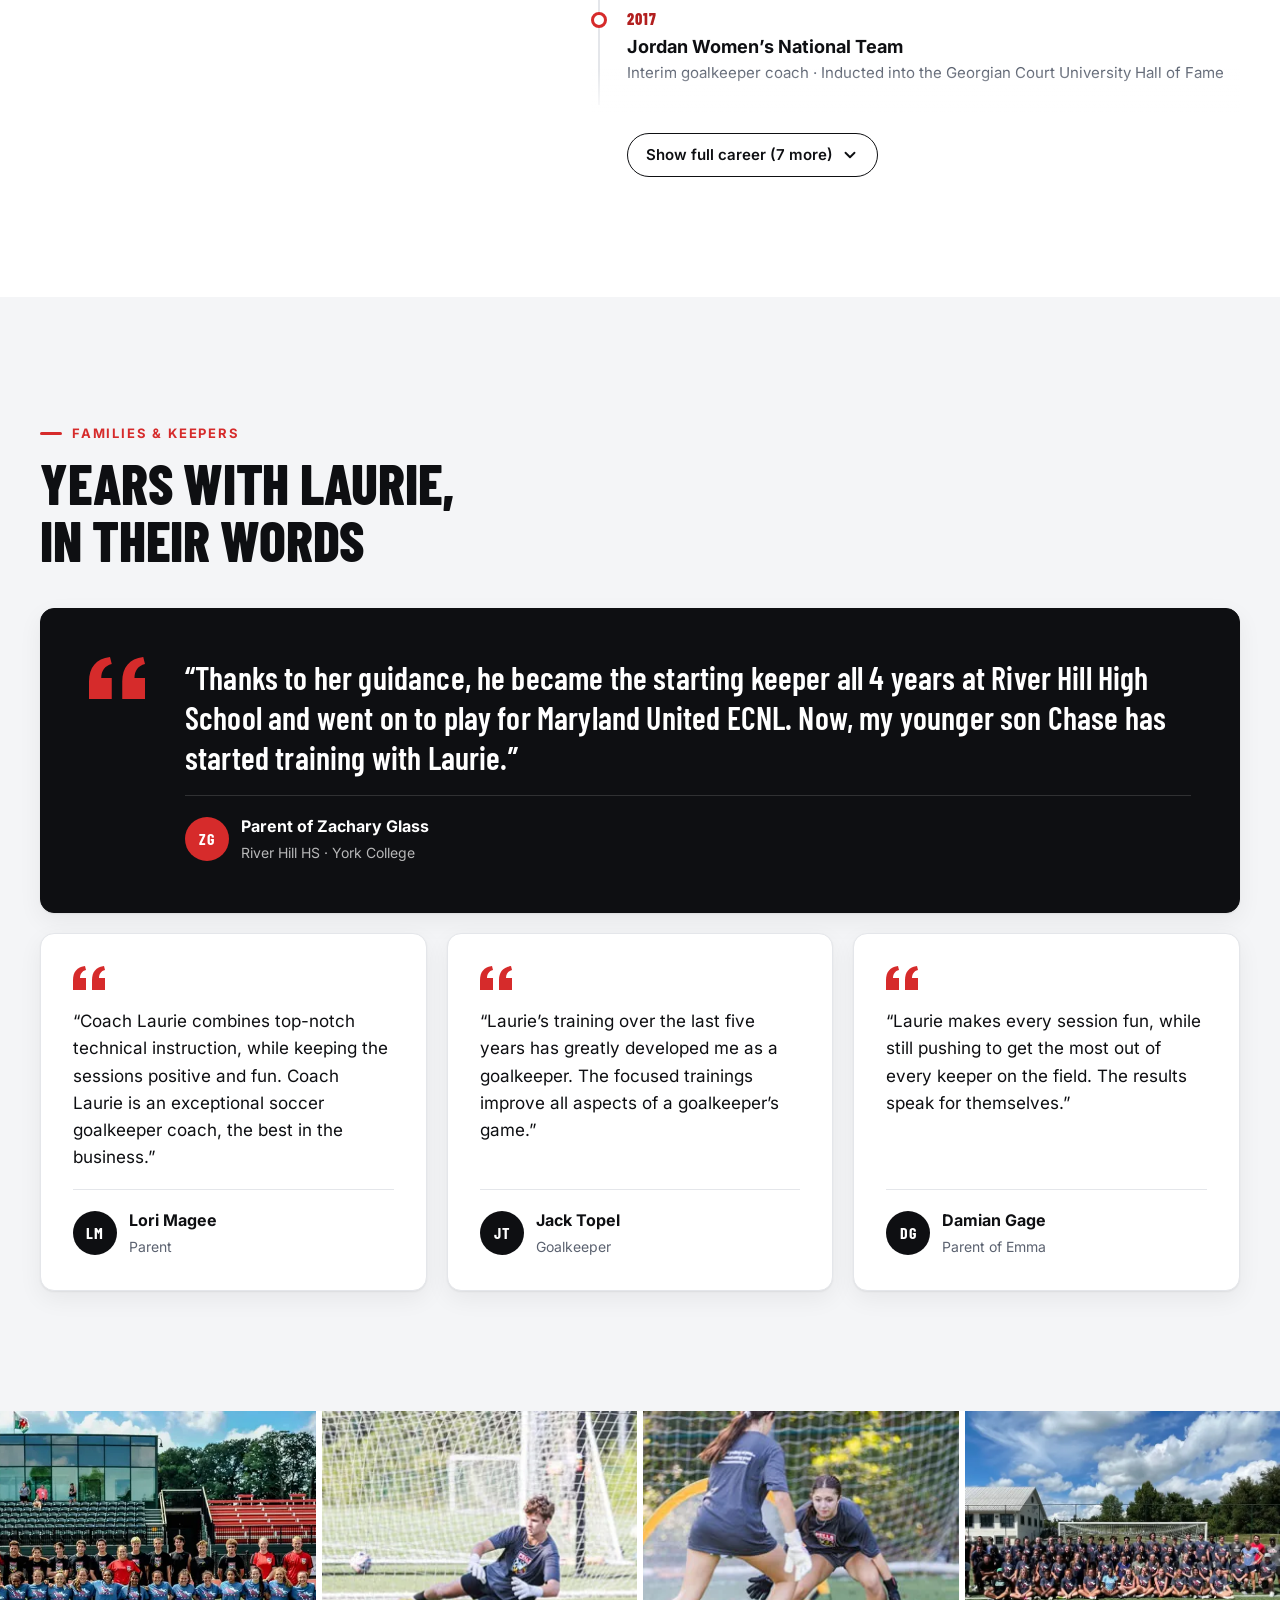
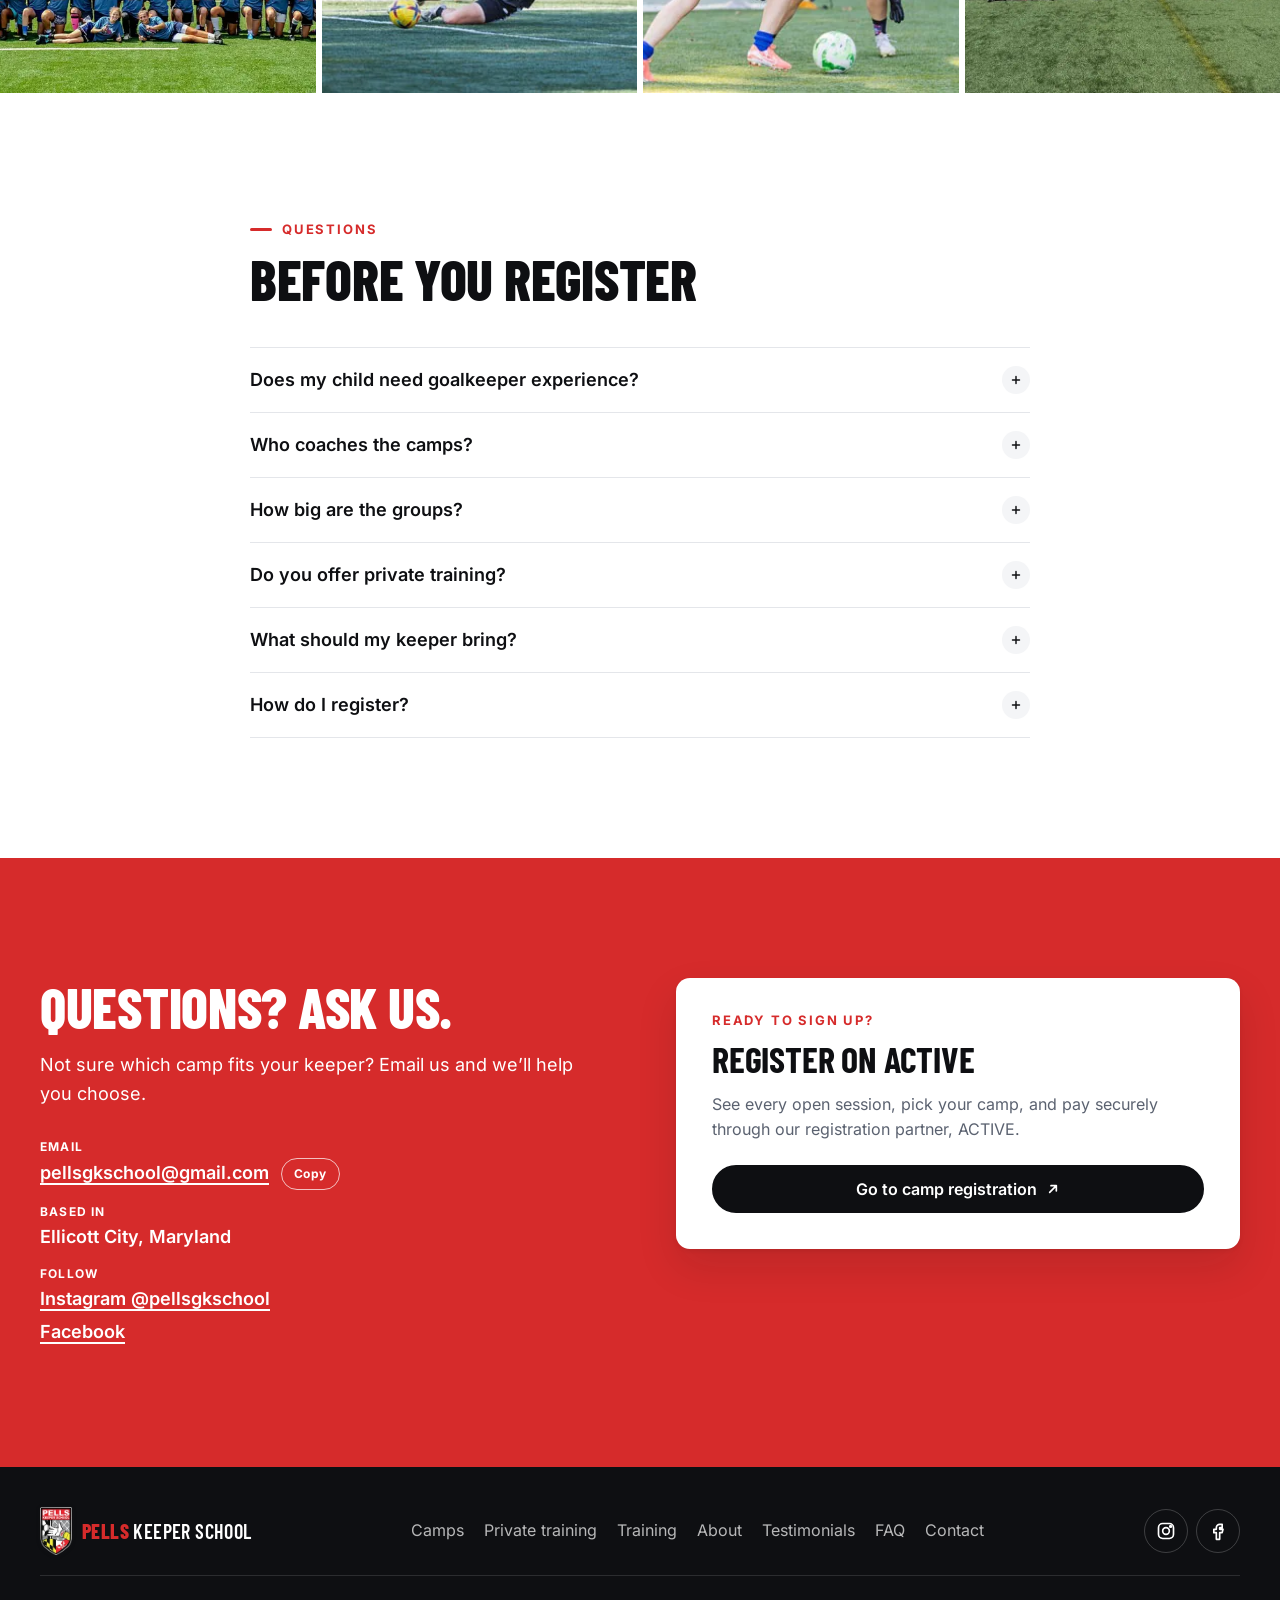
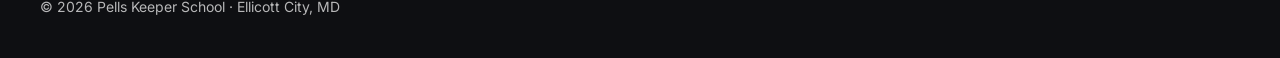
==== commit 535c51aa: "Testimonials: remove years-with-Laurie from captions Co-Authored-By: Claude Opus 5.5 <noreply@anthro" ====
--- a/index.html
+++ b/index.html
@@ -427,17 +427,17 @@
           <figure class="quote">
             <svg width="32" height="24" class="qmark" aria-hidden="true" viewBox="0 0 32 24"><path d="M0 24V14C0 6 4 1 12 0l1 4c-4 1-6 4-6 8h6v12H0zm19 0V14c0-8 4-13 12-14l1 4c-4 1-6 4-6 8h6v12H19z"/></svg>
             <blockquote><p>“Coach Laurie combines top-notch technical instruction, while keeping the sessions positive and fun. Coach Laurie is an exceptional soccer goalkeeper coach, the best in the business.”</p></blockquote>
-            <figcaption><span class="avatar" aria-hidden="true">LM</span><span><strong>Lori Magee</strong><span>Parent · 4 years with Laurie</span></span></figcaption>
+            <figcaption><span class="avatar" aria-hidden="true">LM</span><span><strong>Lori Magee</strong><span>Parent</span></span></figcaption>
           </figure>
           <figure class="quote">
             <svg width="32" height="24" class="qmark" aria-hidden="true" viewBox="0 0 32 24"><path d="M0 24V14C0 6 4 1 12 0l1 4c-4 1-6 4-6 8h6v12H0zm19 0V14c0-8 4-13 12-14l1 4c-4 1-6 4-6 8h6v12H19z"/></svg>
             <blockquote><p>“Laurie’s training over the last five years has greatly developed me as a goalkeeper. The focused trainings improve all aspects of a goalkeeper’s game.”</p></blockquote>
-            <figcaption><span class="avatar" aria-hidden="true">JT</span><span><strong>Jack Topel</strong><span>Goalkeeper · 5 years with Laurie</span></span></figcaption>
+            <figcaption><span class="avatar" aria-hidden="true">JT</span><span><strong>Jack Topel</strong><span>Goalkeeper</span></span></figcaption>
           </figure>
           <figure class="quote">
             <svg width="32" height="24" class="qmark" aria-hidden="true" viewBox="0 0 32 24"><path d="M0 24V14C0 6 4 1 12 0l1 4c-4 1-6 4-6 8h6v12H0zm19 0V14c0-8 4-13 12-14l1 4c-4 1-6 4-6 8h6v12H19z"/></svg>
             <blockquote><p>“Laurie makes every session fun, while still pushing to get the most out of every keeper on the field. The results speak for themselves.”</p></blockquote>
-            <figcaption><span class="avatar" aria-hidden="true">DG</span><span><strong>Damian Gage</strong><span>Parent of Emma · 1½ years with Laurie</span></span></figcaption>
+            <figcaption><span class="avatar" aria-hidden="true">DG</span><span><strong>Damian Gage</strong><span>Parent of Emma</span></span></figcaption>
           </figure>
         </div>
       </div>
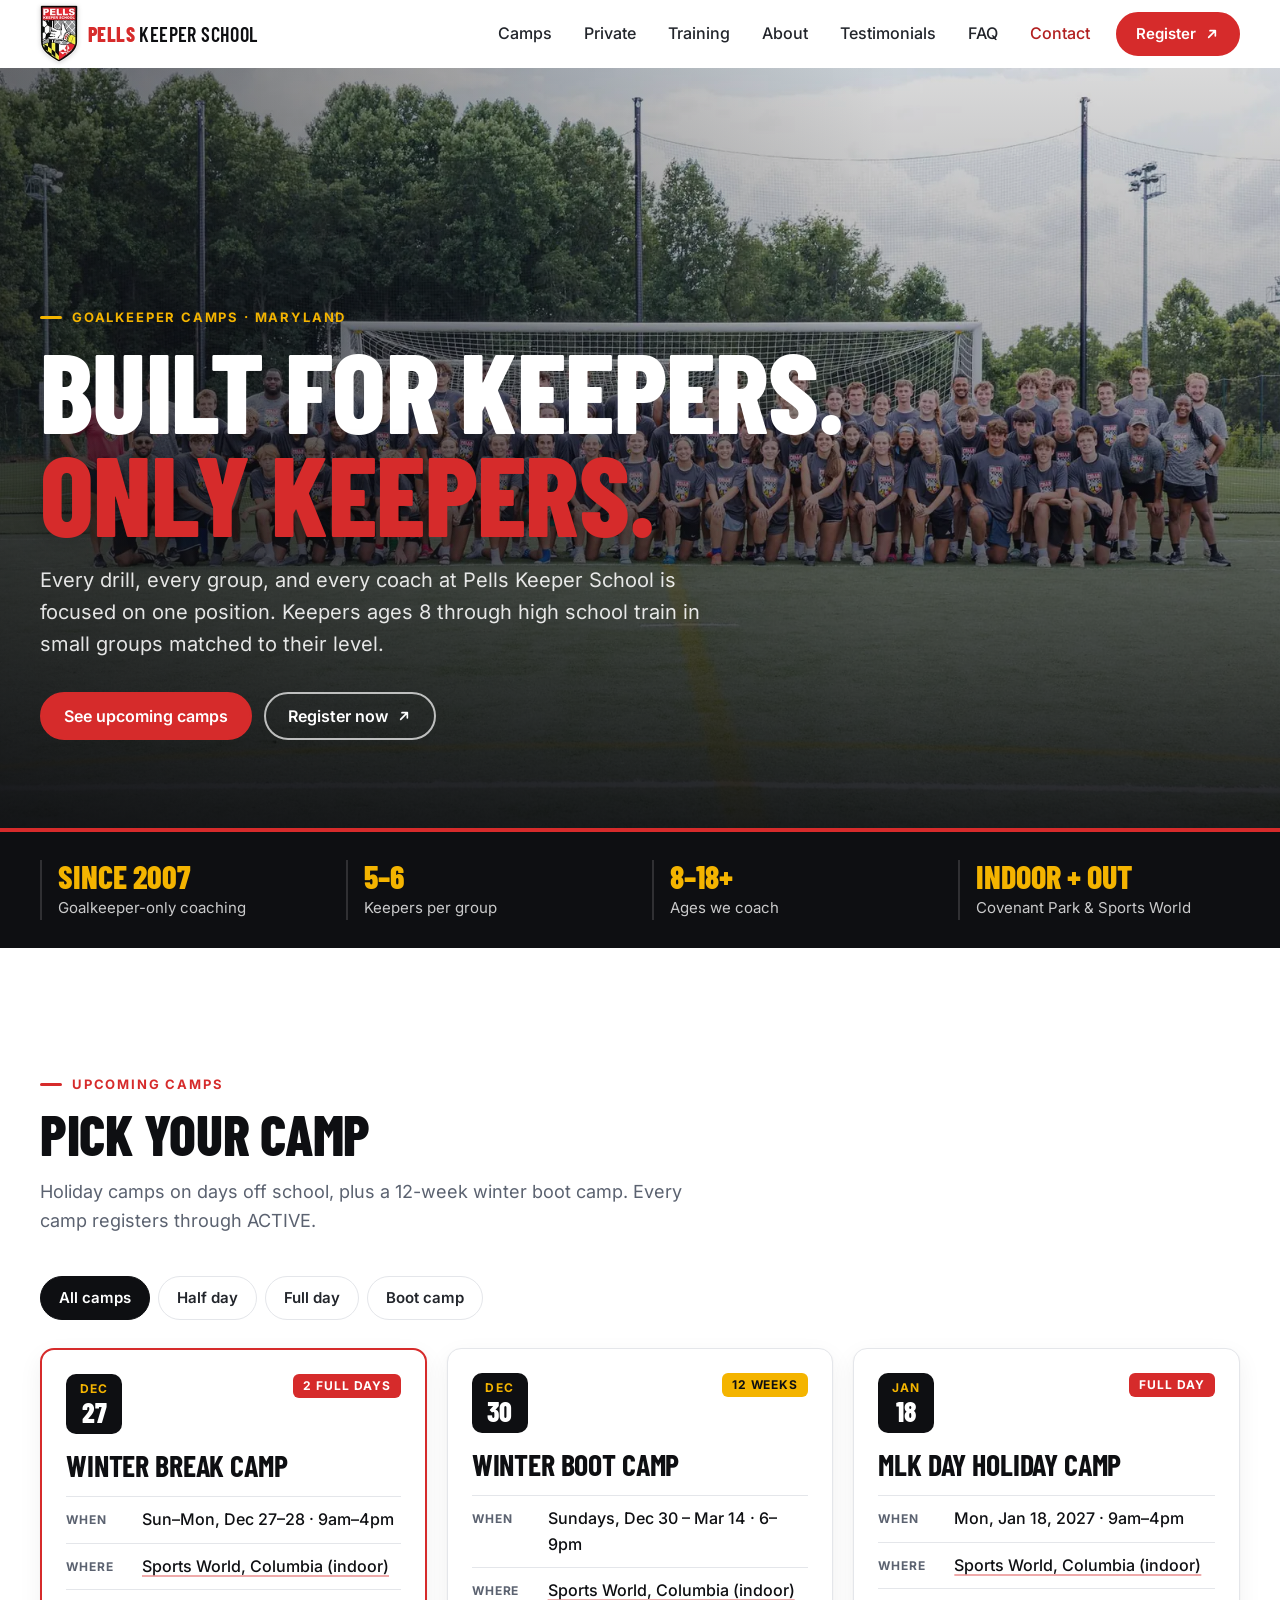
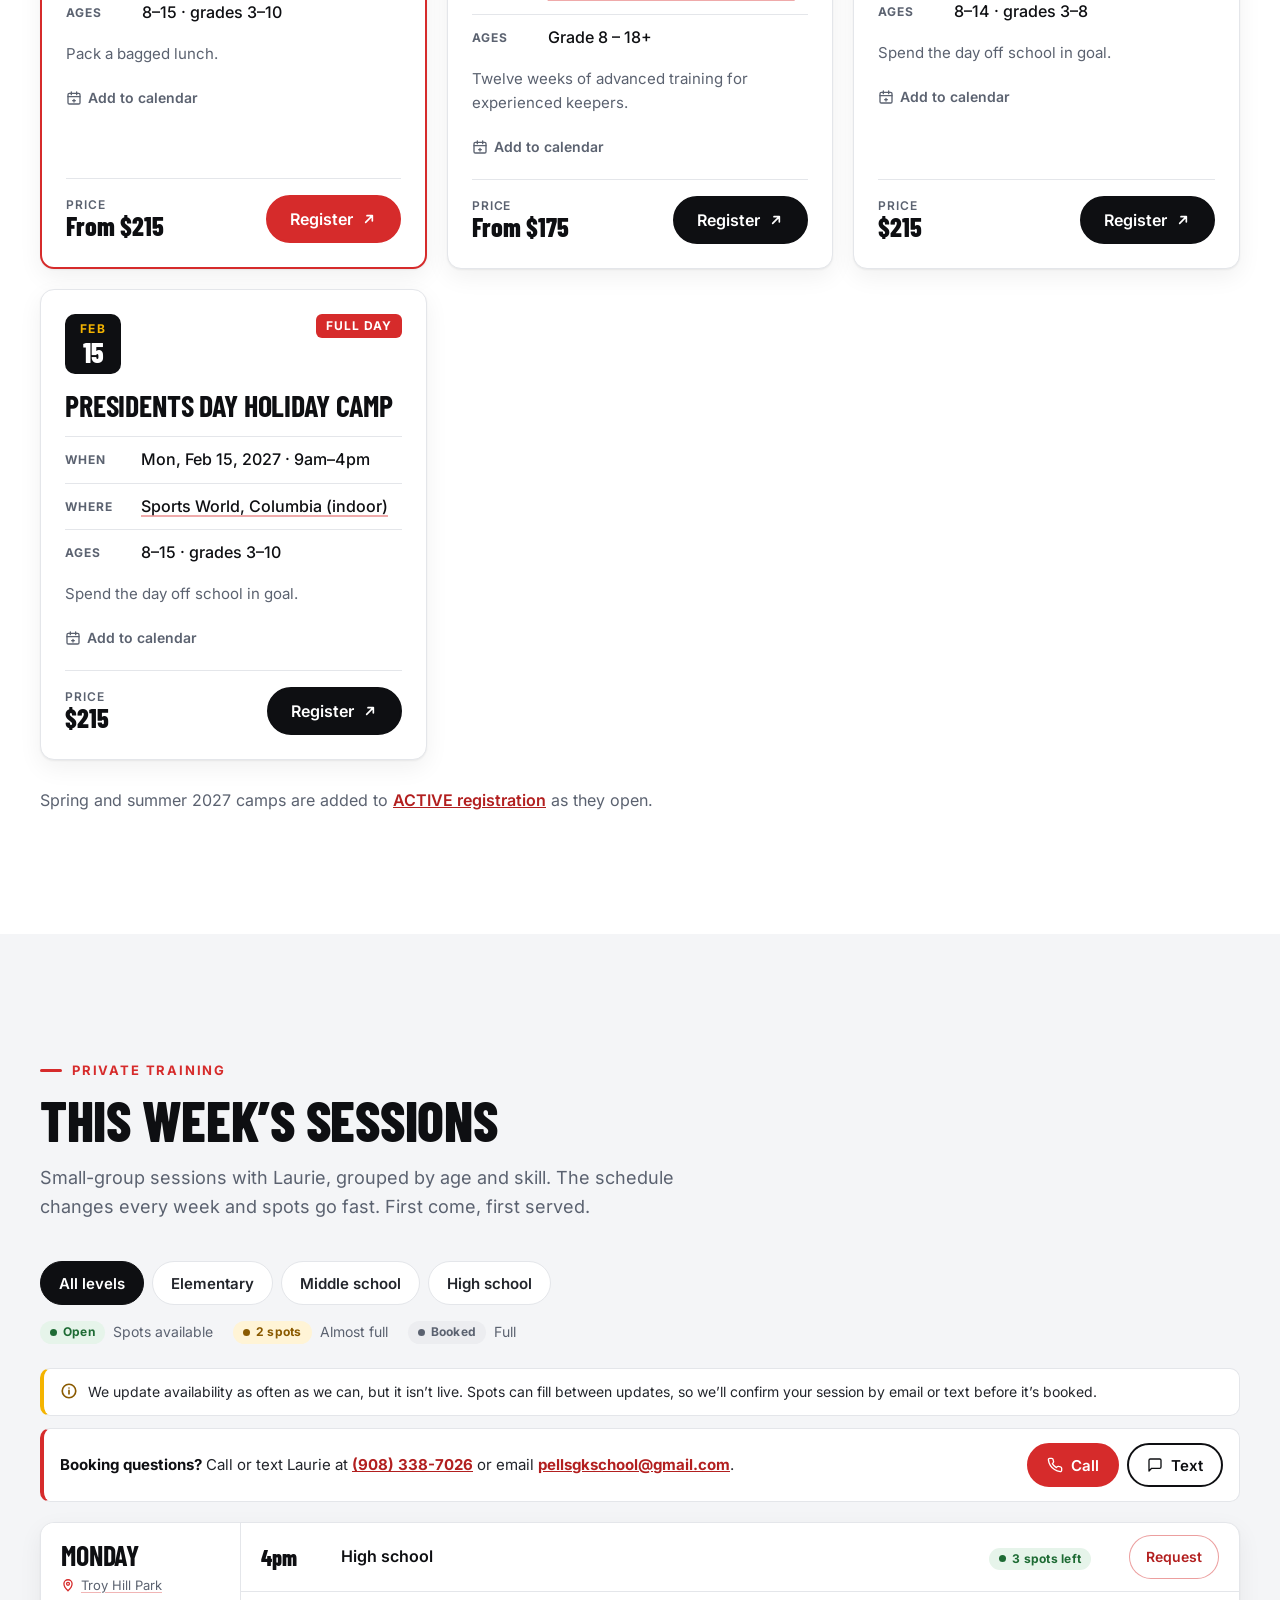
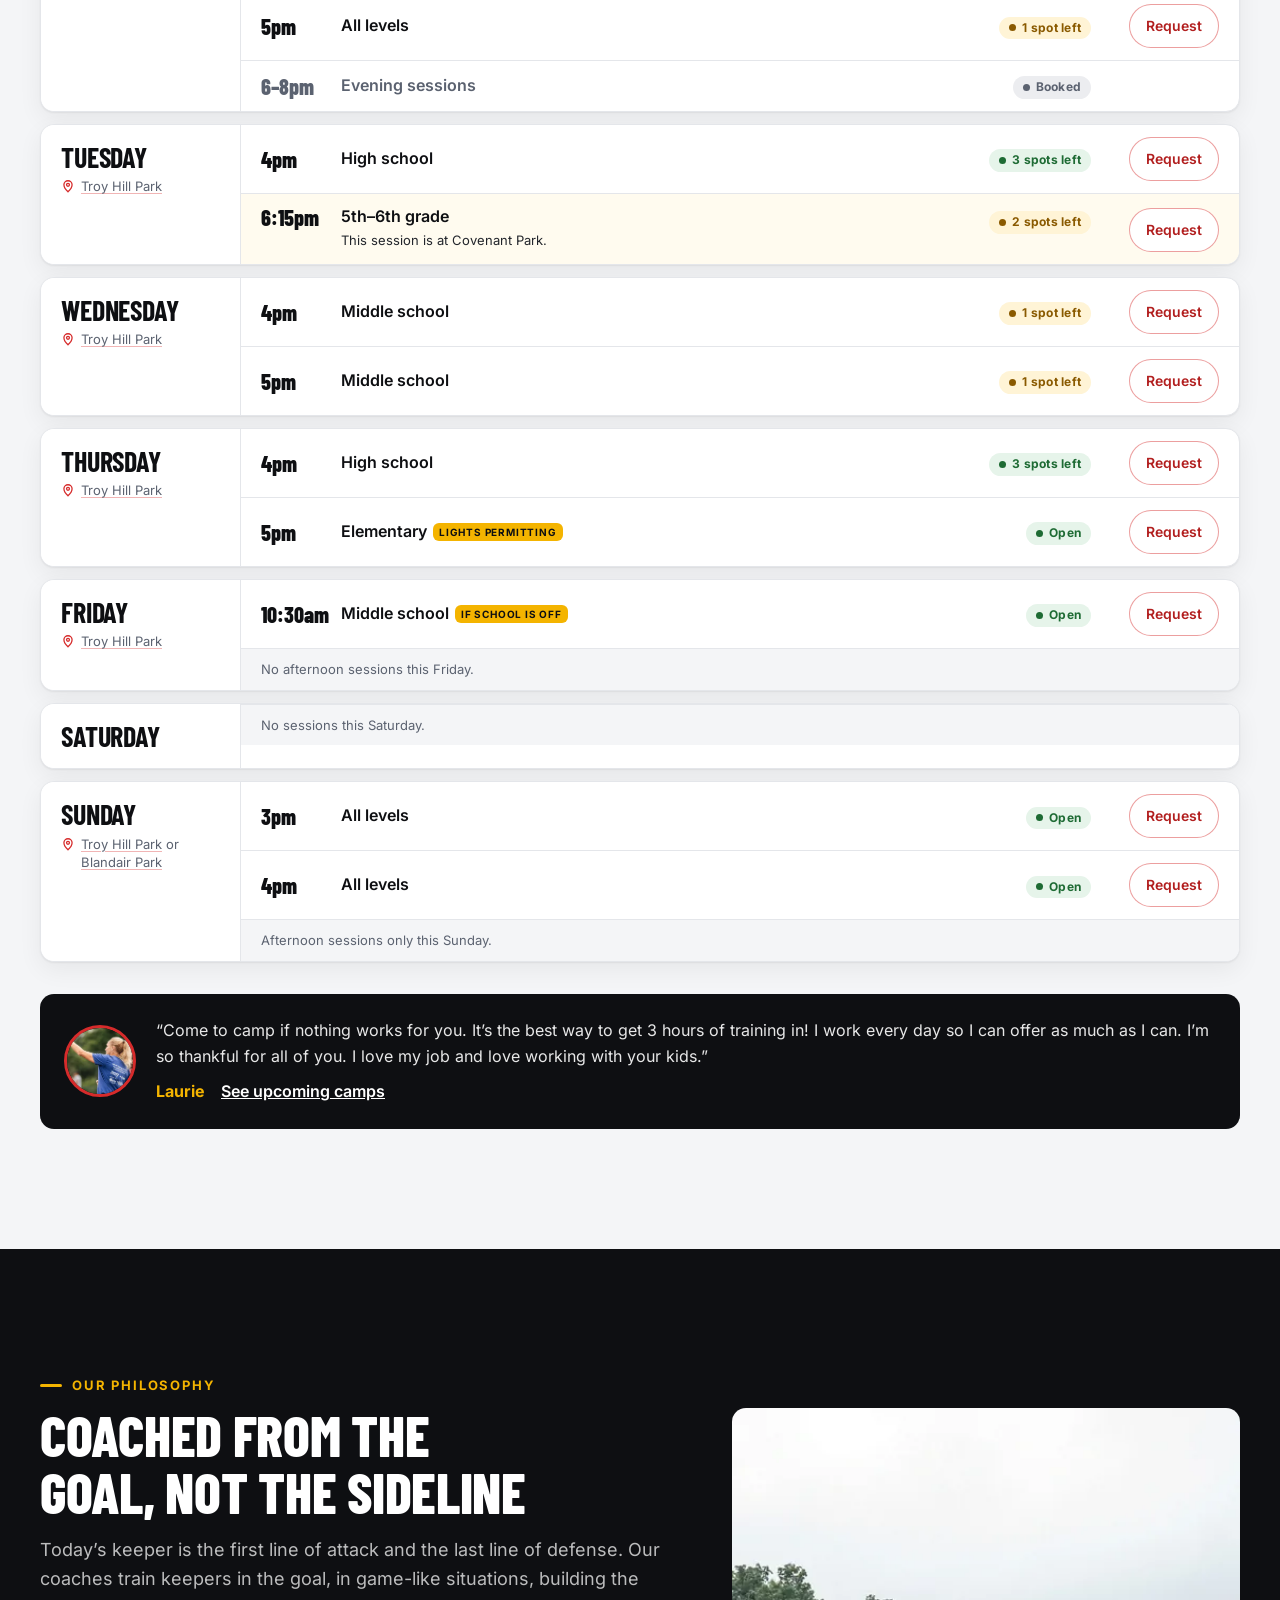
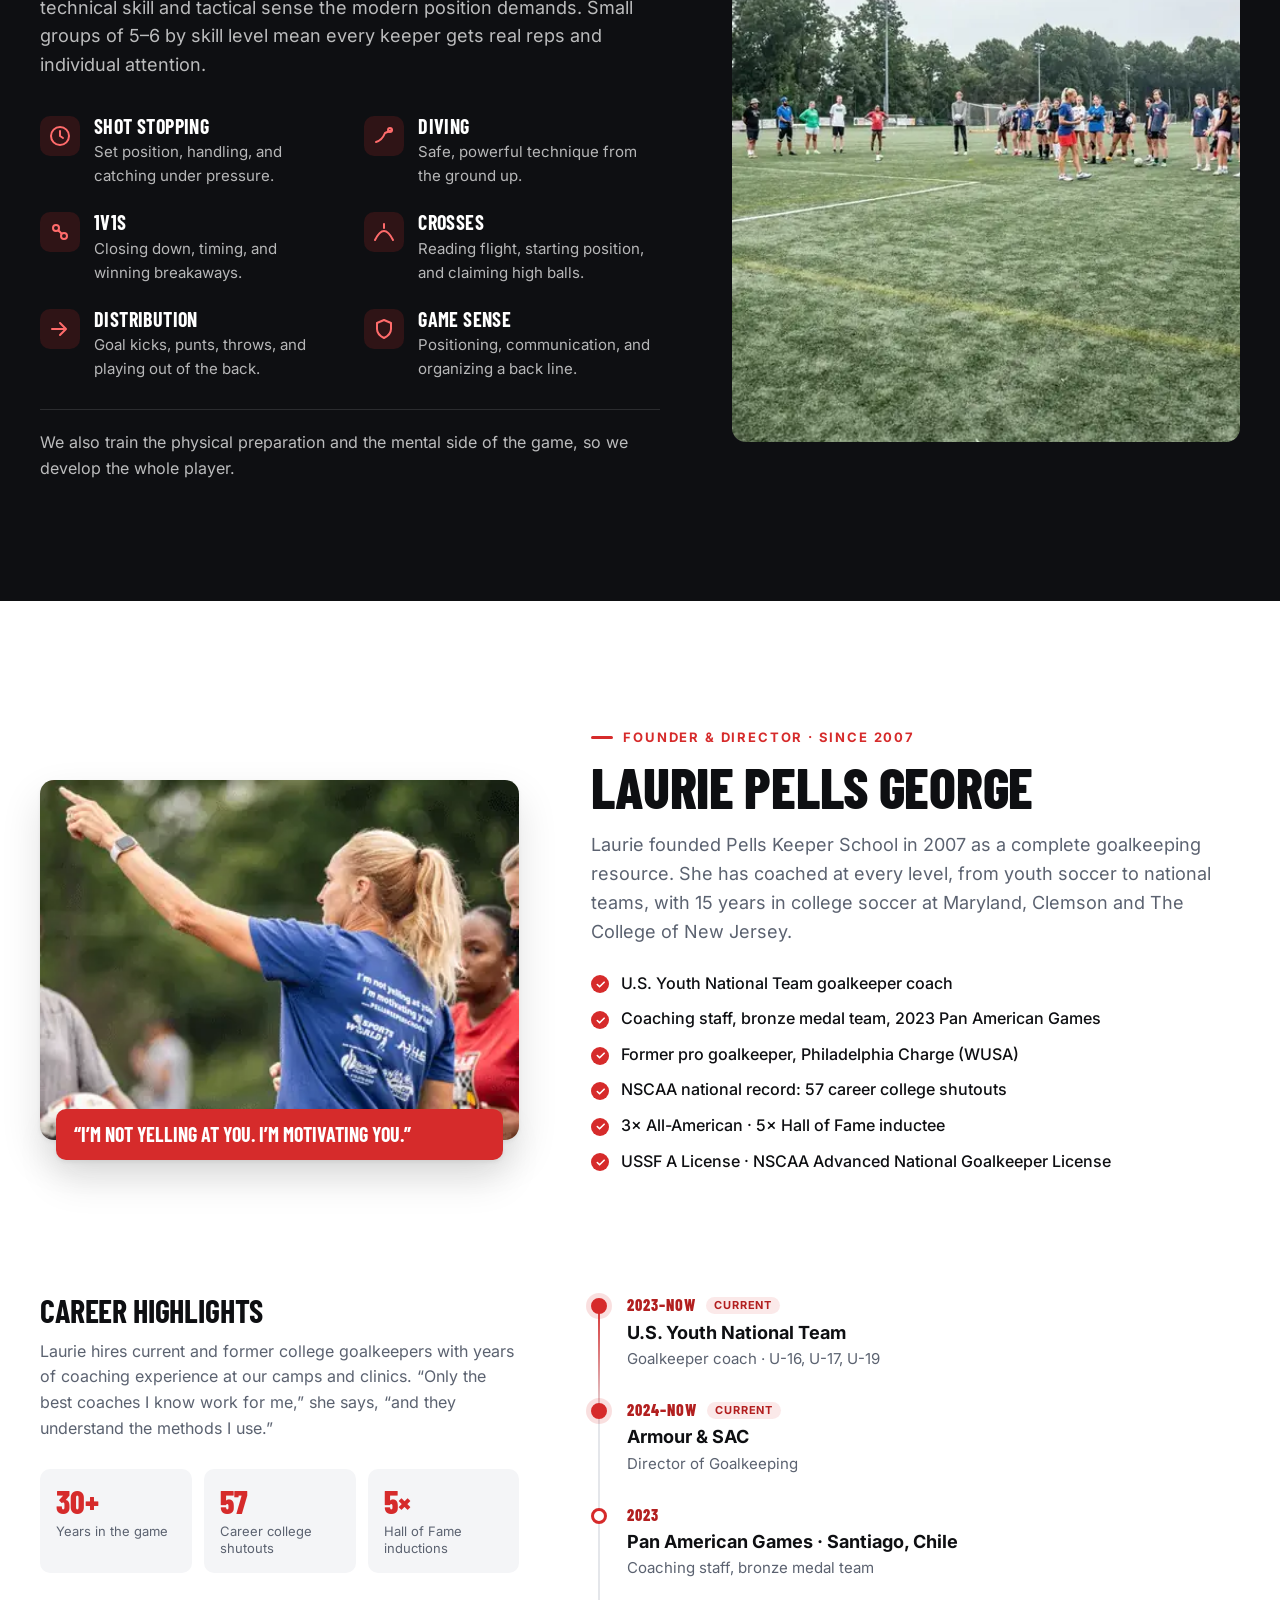
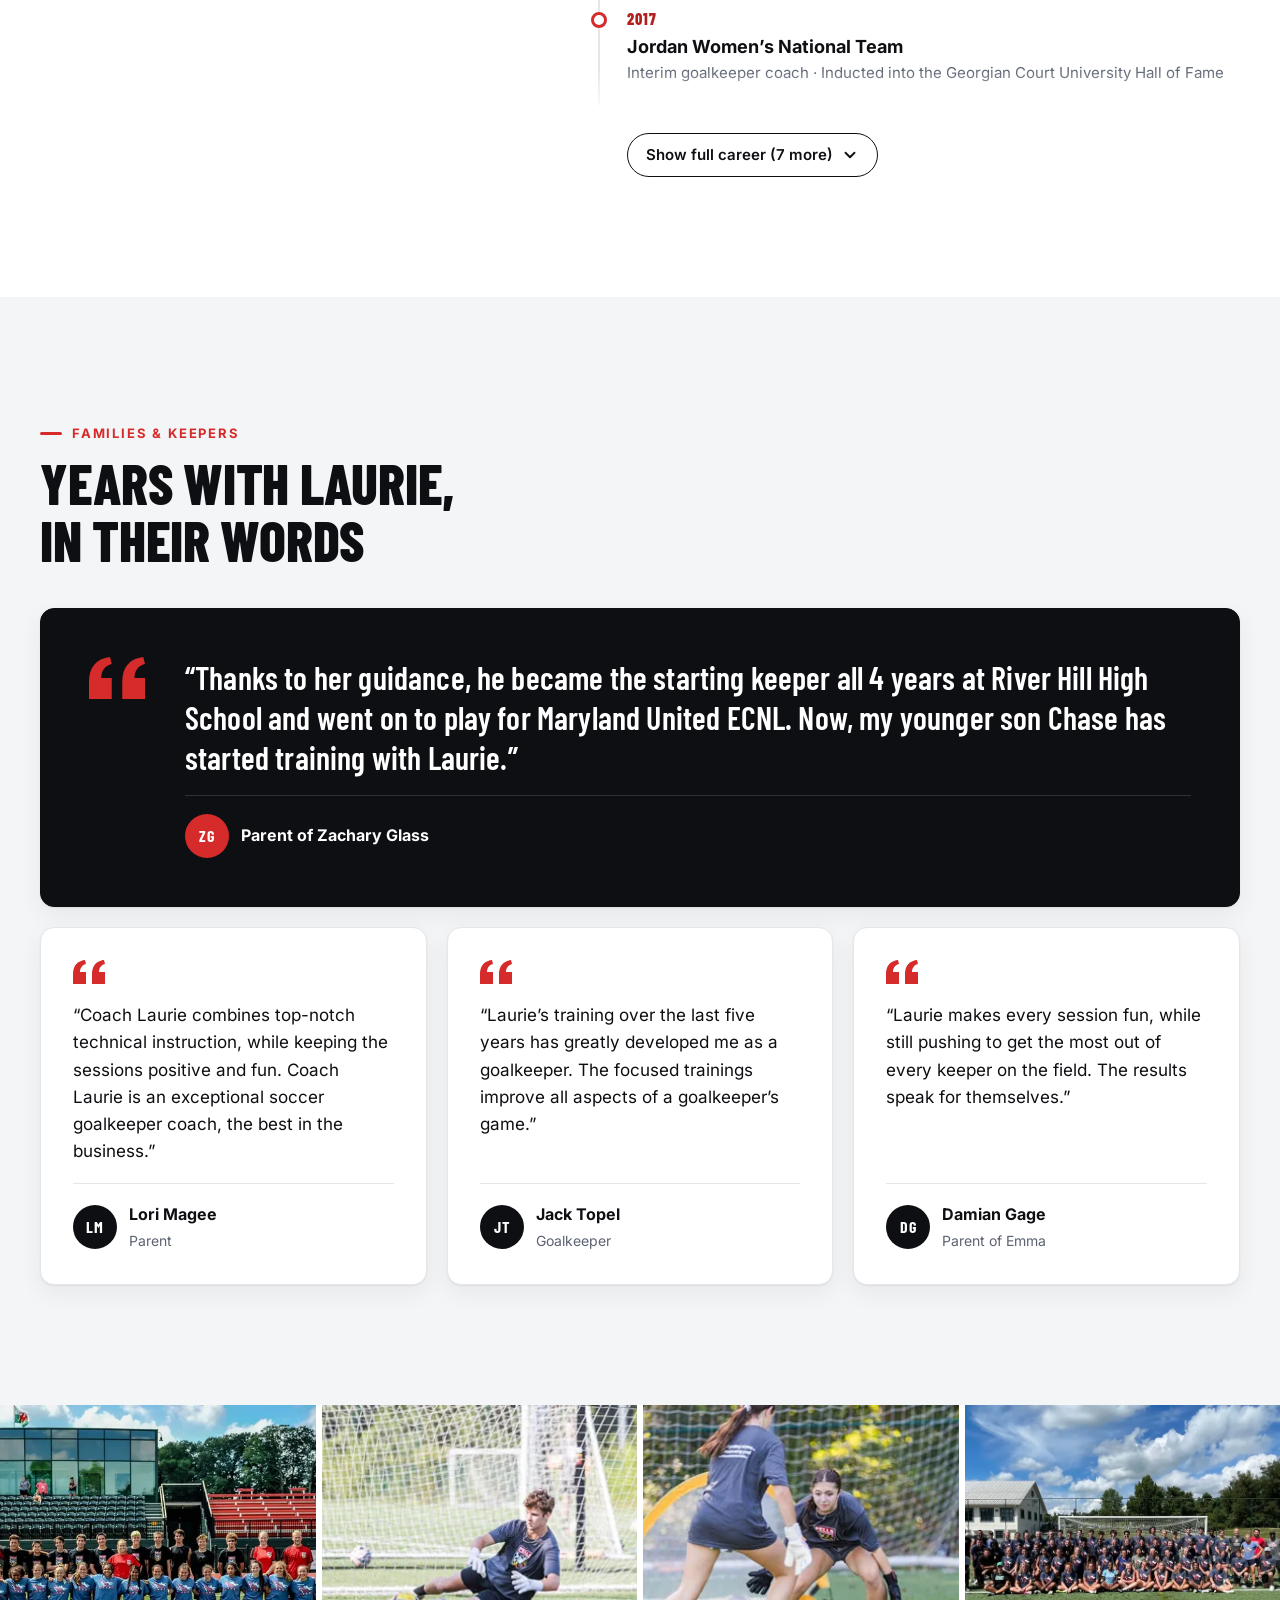
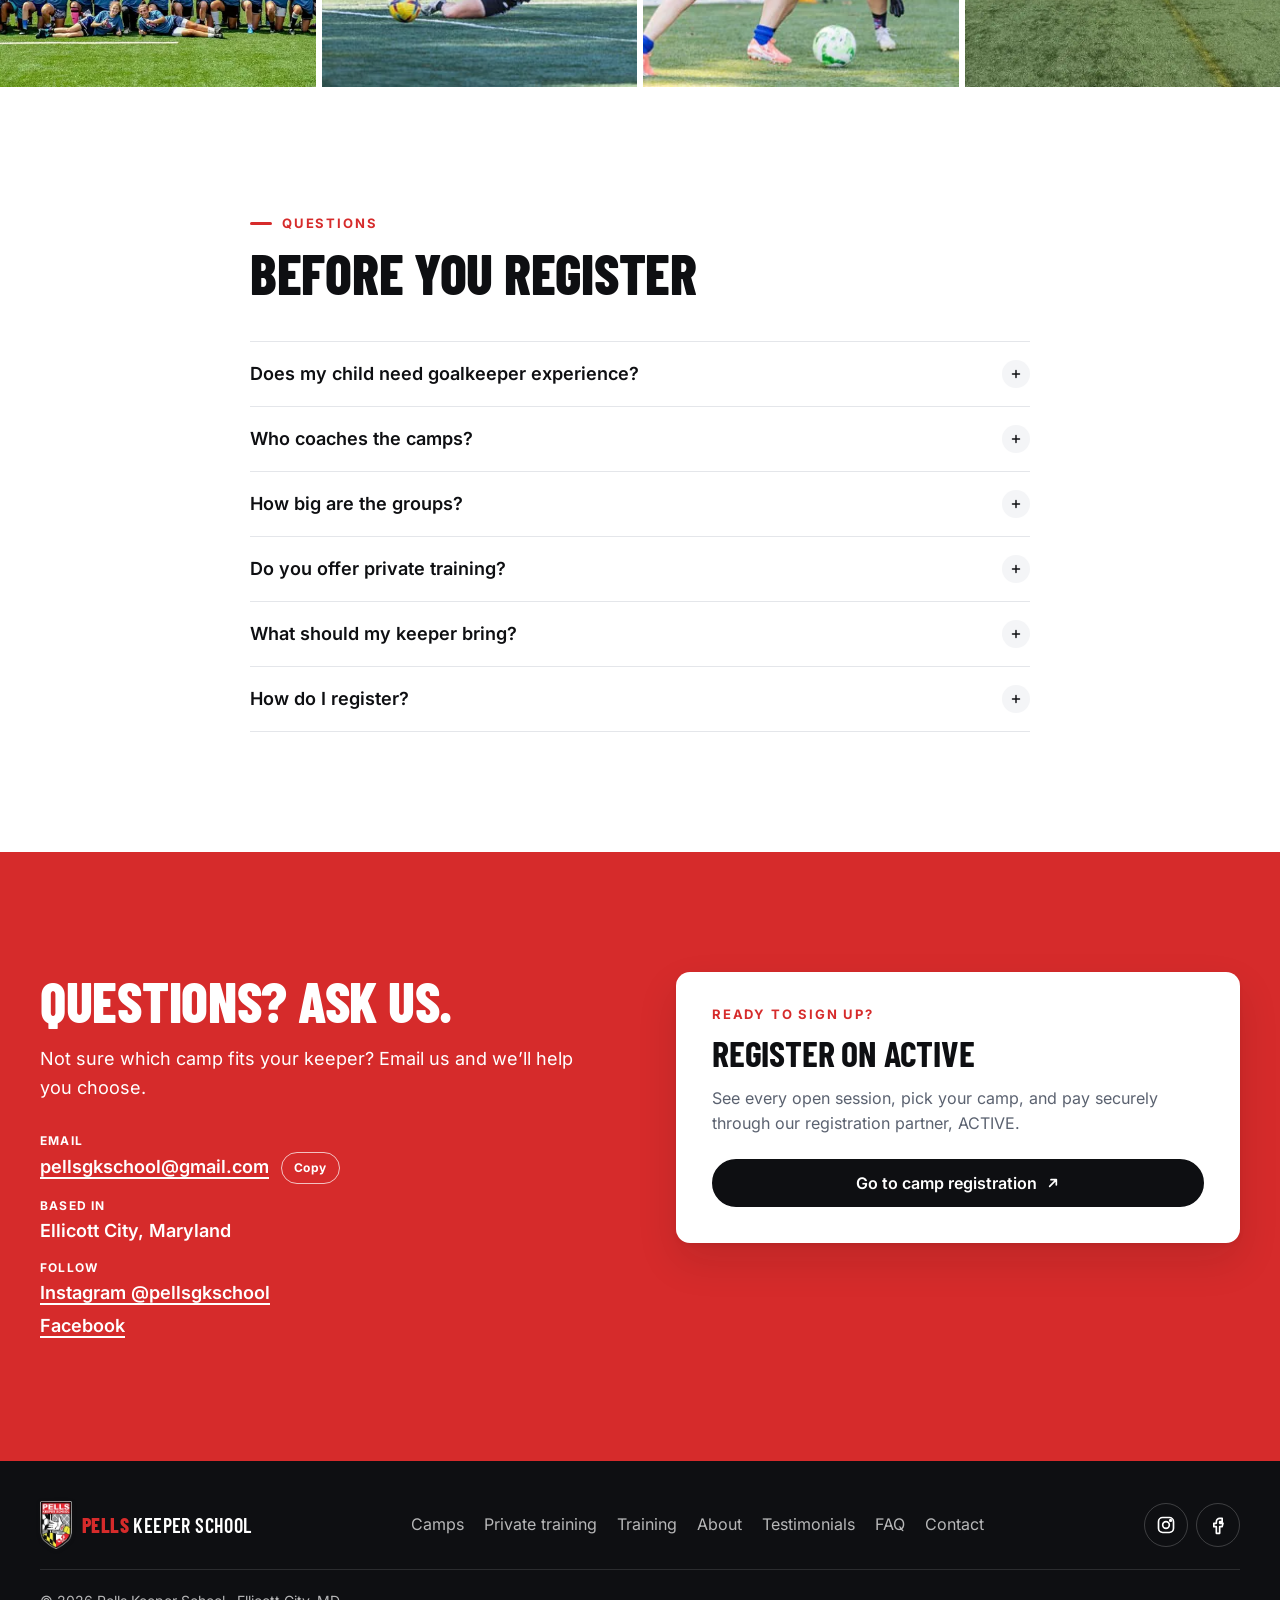
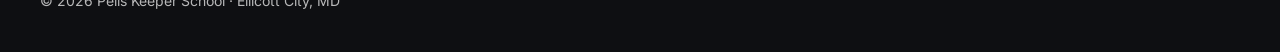
==== commit e908b94a: "Testimonials: remove schools from Zachary Glass caption Co-Authored-By: Claude Opus 5.5 <noreply@ant" ====
--- a/index.html
+++ b/index.html
@@ -422,7 +422,7 @@
           <figure class="quote quote-feature">
             <svg width="32" height="24" class="qmark" aria-hidden="true" viewBox="0 0 32 24"><path d="M0 24V14C0 6 4 1 12 0l1 4c-4 1-6 4-6 8h6v12H0zm19 0V14c0-8 4-13 12-14l1 4c-4 1-6 4-6 8h6v12H19z"/></svg>
             <blockquote><p>“Thanks to her guidance, he became the starting keeper all 4 years at River Hill High School and went on to play for Maryland United ECNL. Now, my younger son Chase has started training with Laurie.”</p></blockquote>
-            <figcaption><span class="avatar" aria-hidden="true">ZG</span><span><strong>Parent of Zachary Glass</strong><span>River Hill HS · York College</span></span></figcaption>
+            <figcaption><span class="avatar" aria-hidden="true">ZG</span><span><strong>Parent of Zachary Glass</strong></span></figcaption>
           </figure>
           <figure class="quote">
             <svg width="32" height="24" class="qmark" aria-hidden="true" viewBox="0 0 32 24"><path d="M0 24V14C0 6 4 1 12 0l1 4c-4 1-6 4-6 8h6v12H0zm19 0V14c0-8 4-13 12-14l1 4c-4 1-6 4-6 8h6v12H19z"/></svg>
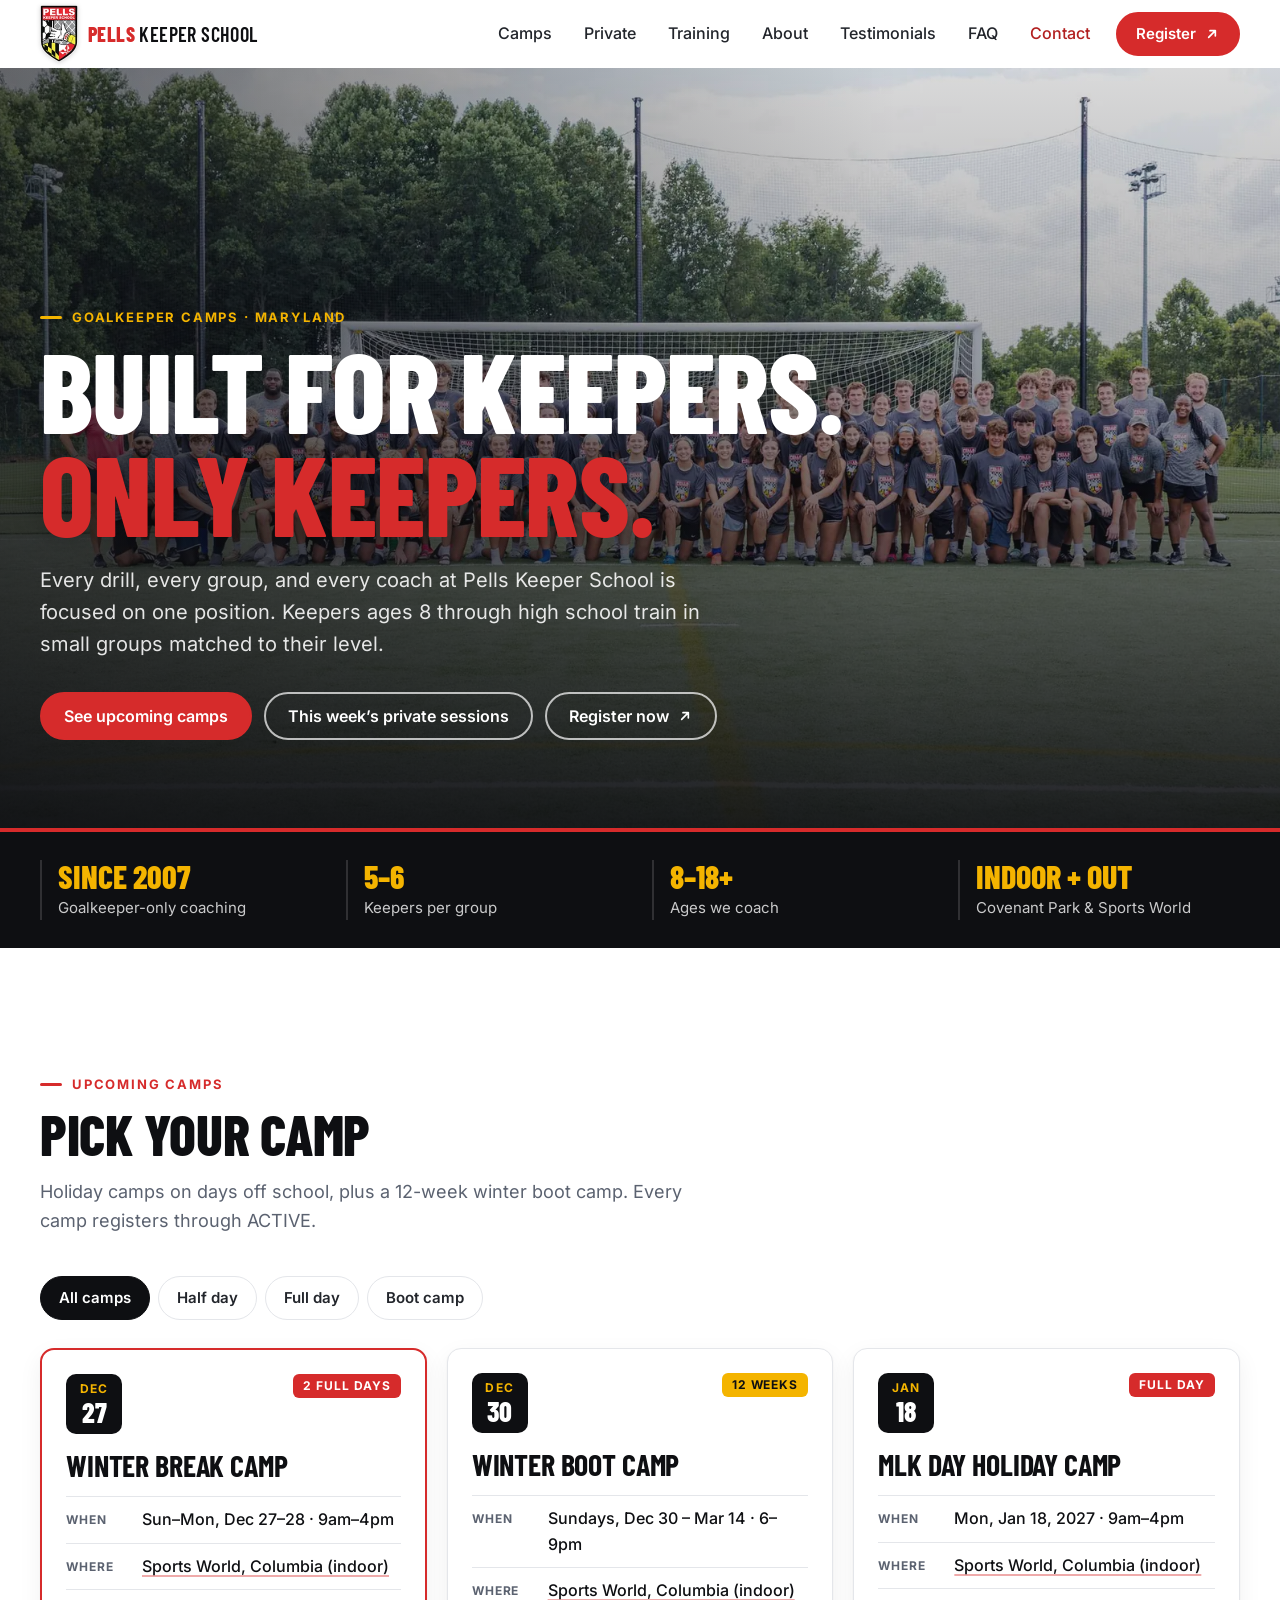
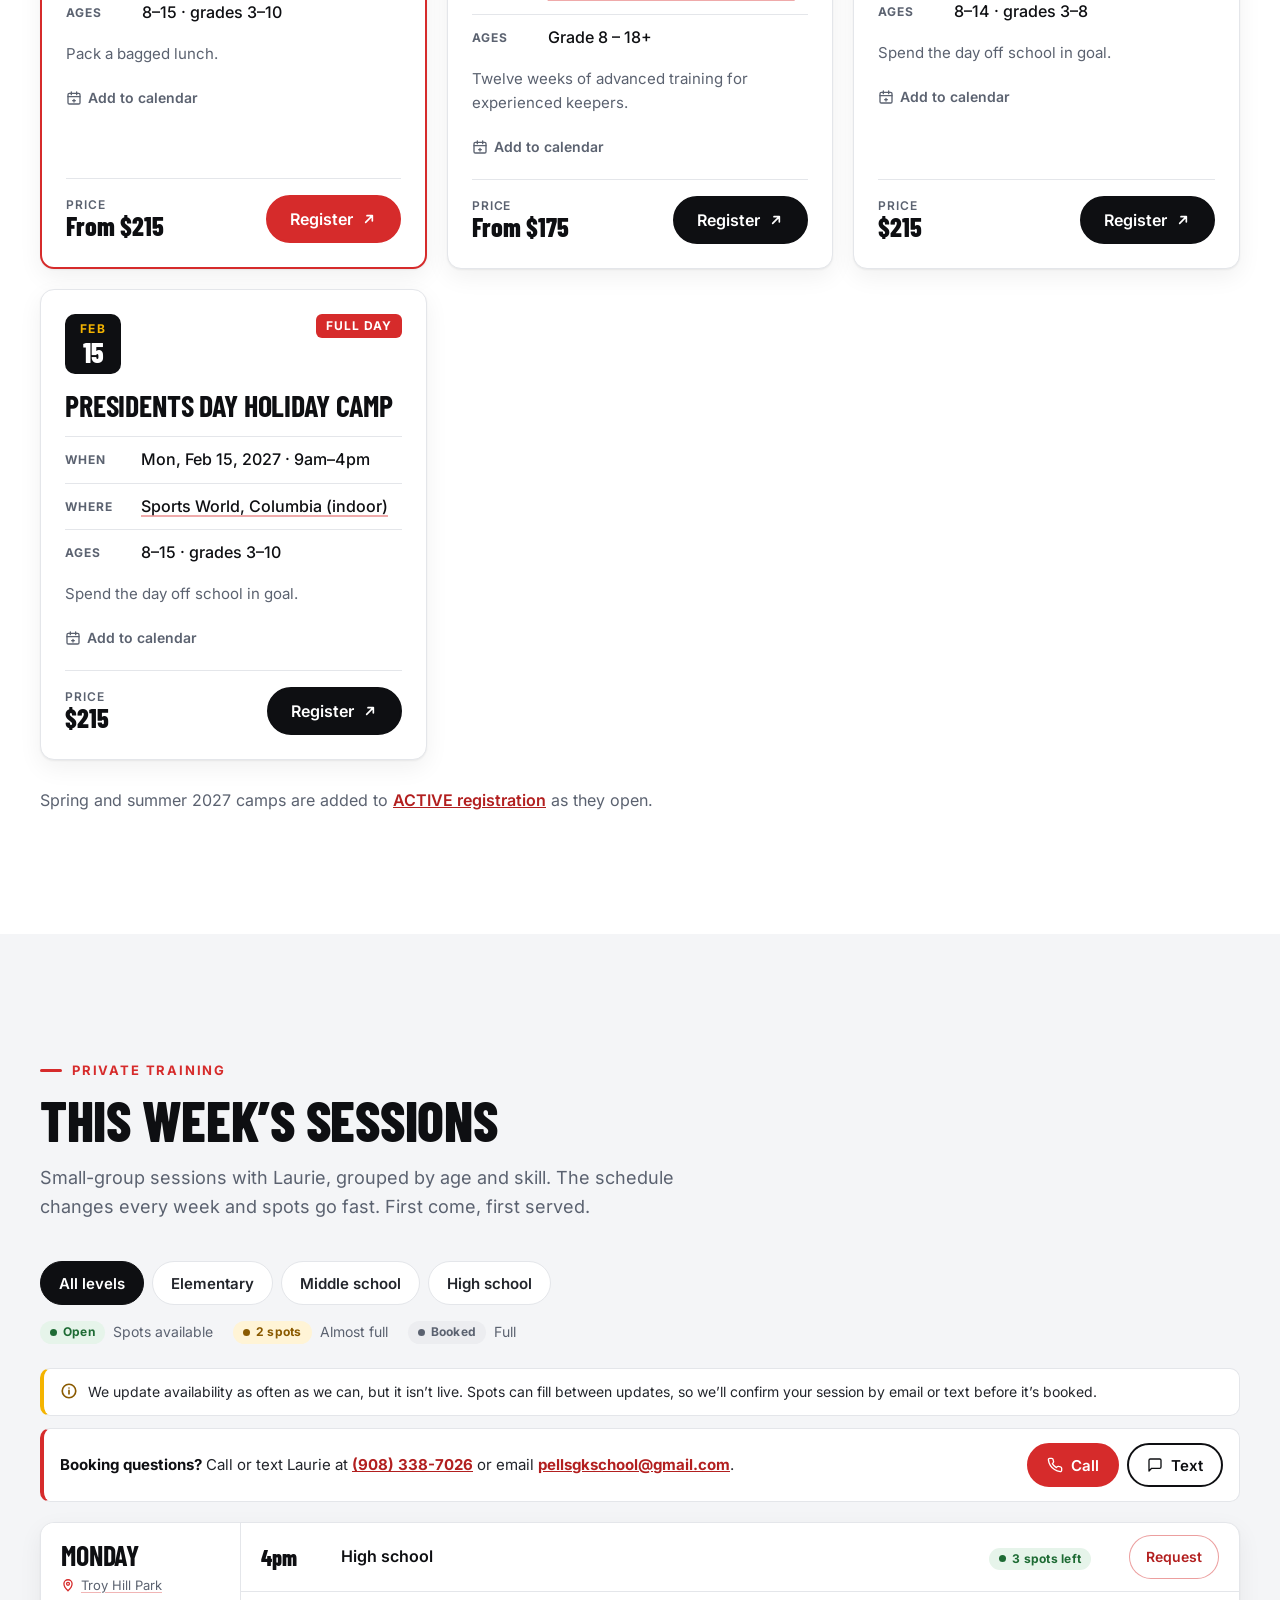
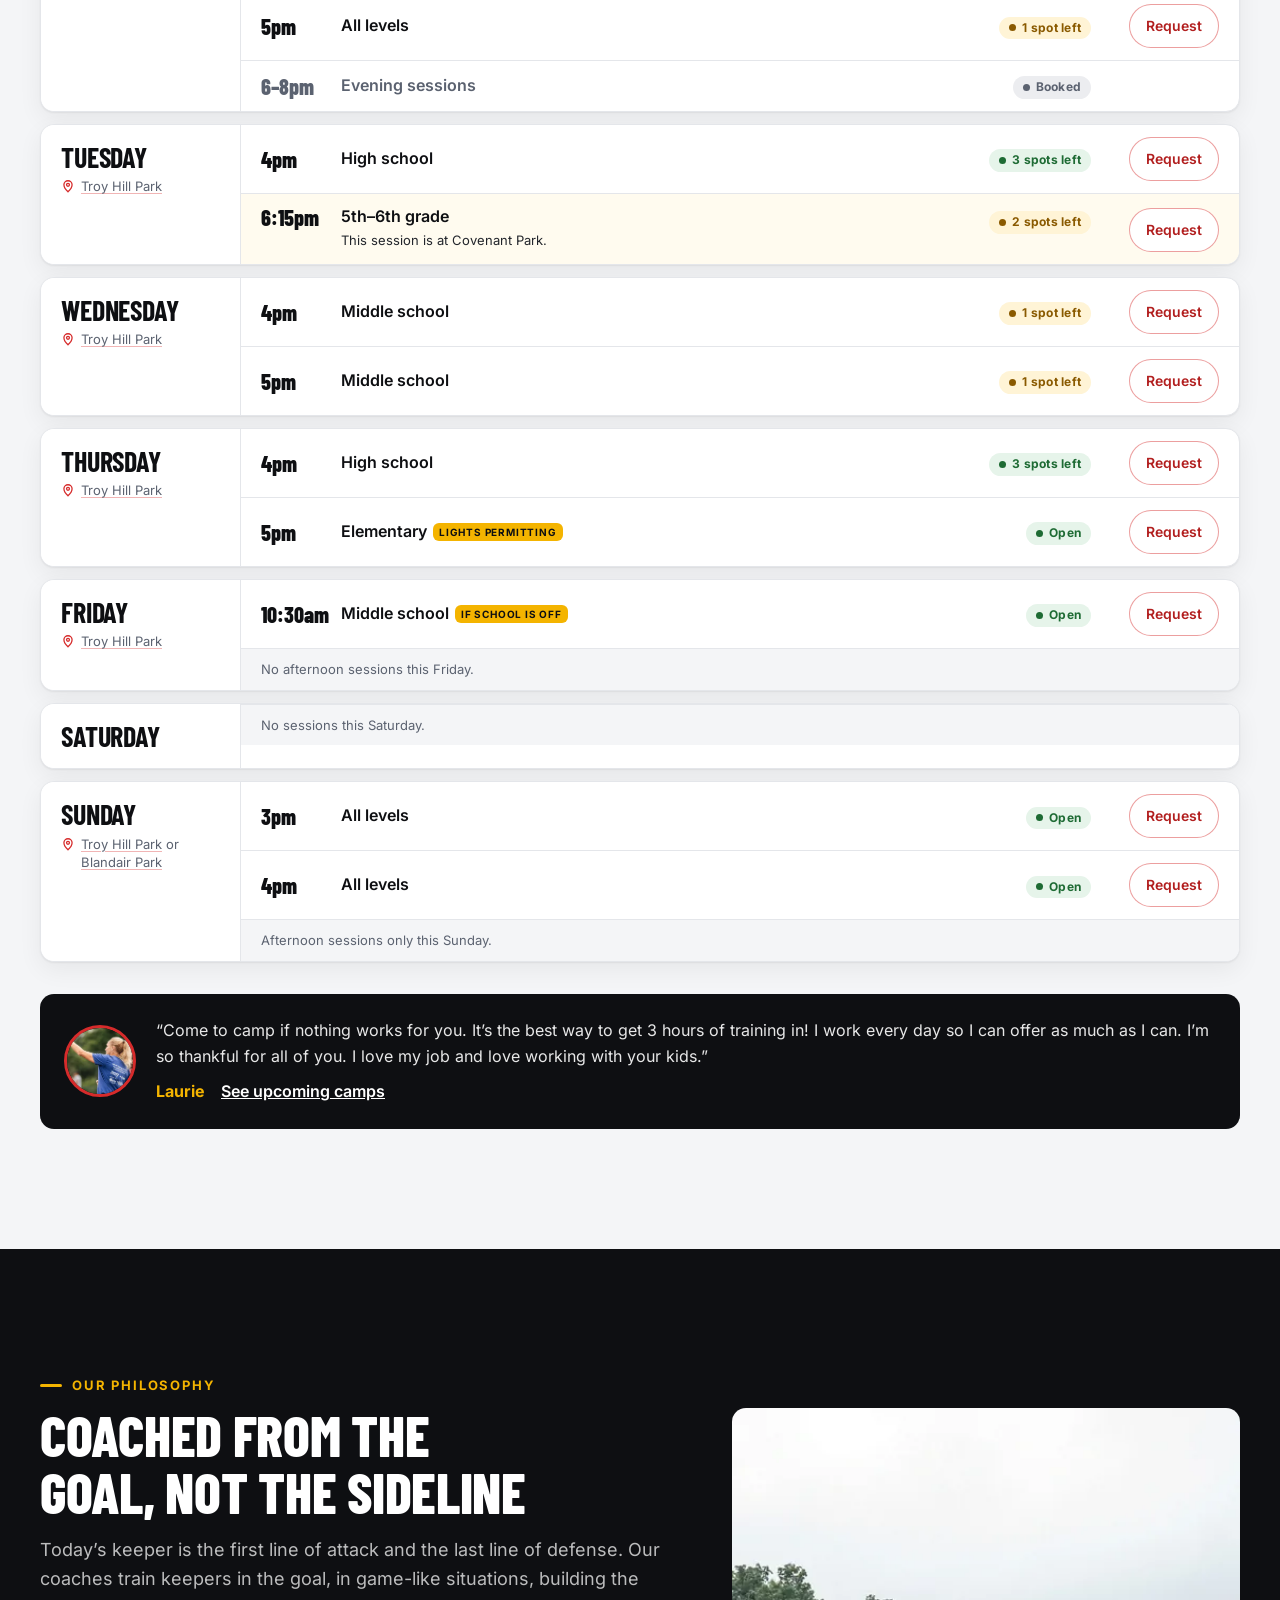
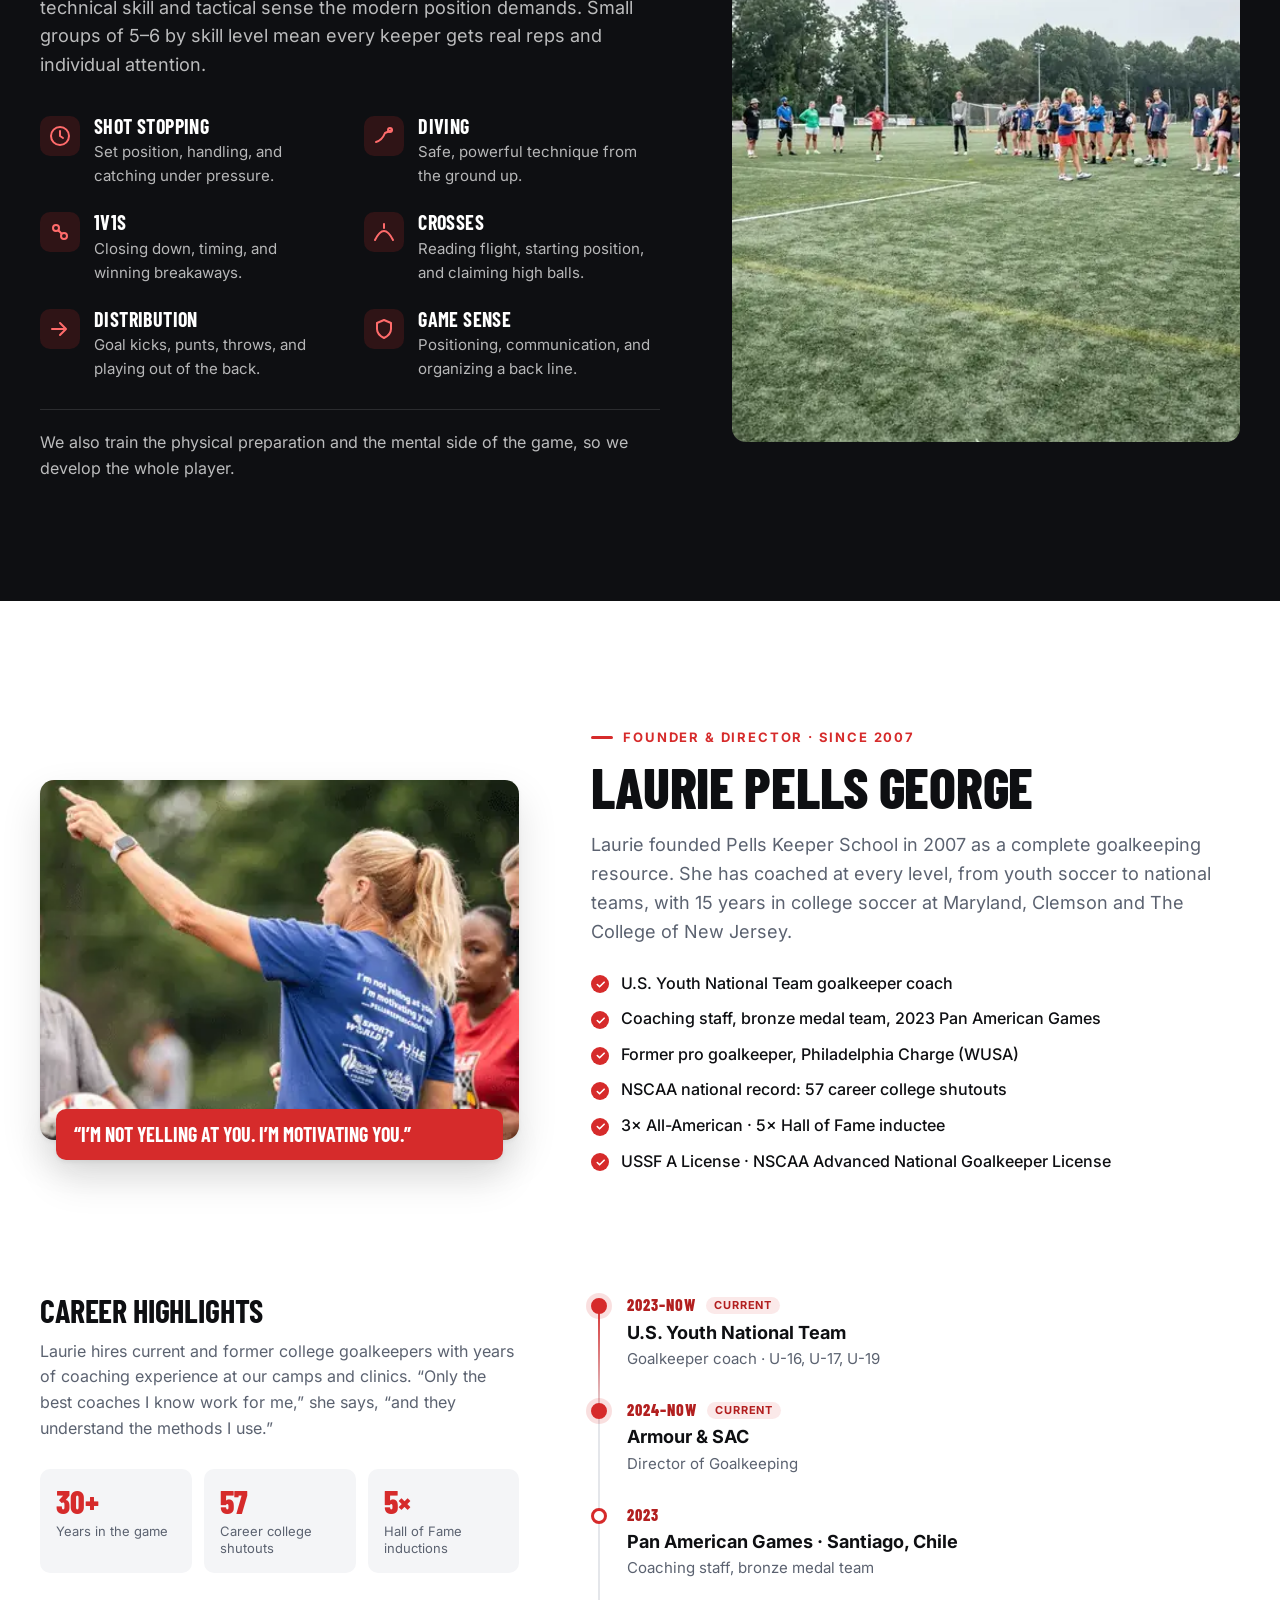
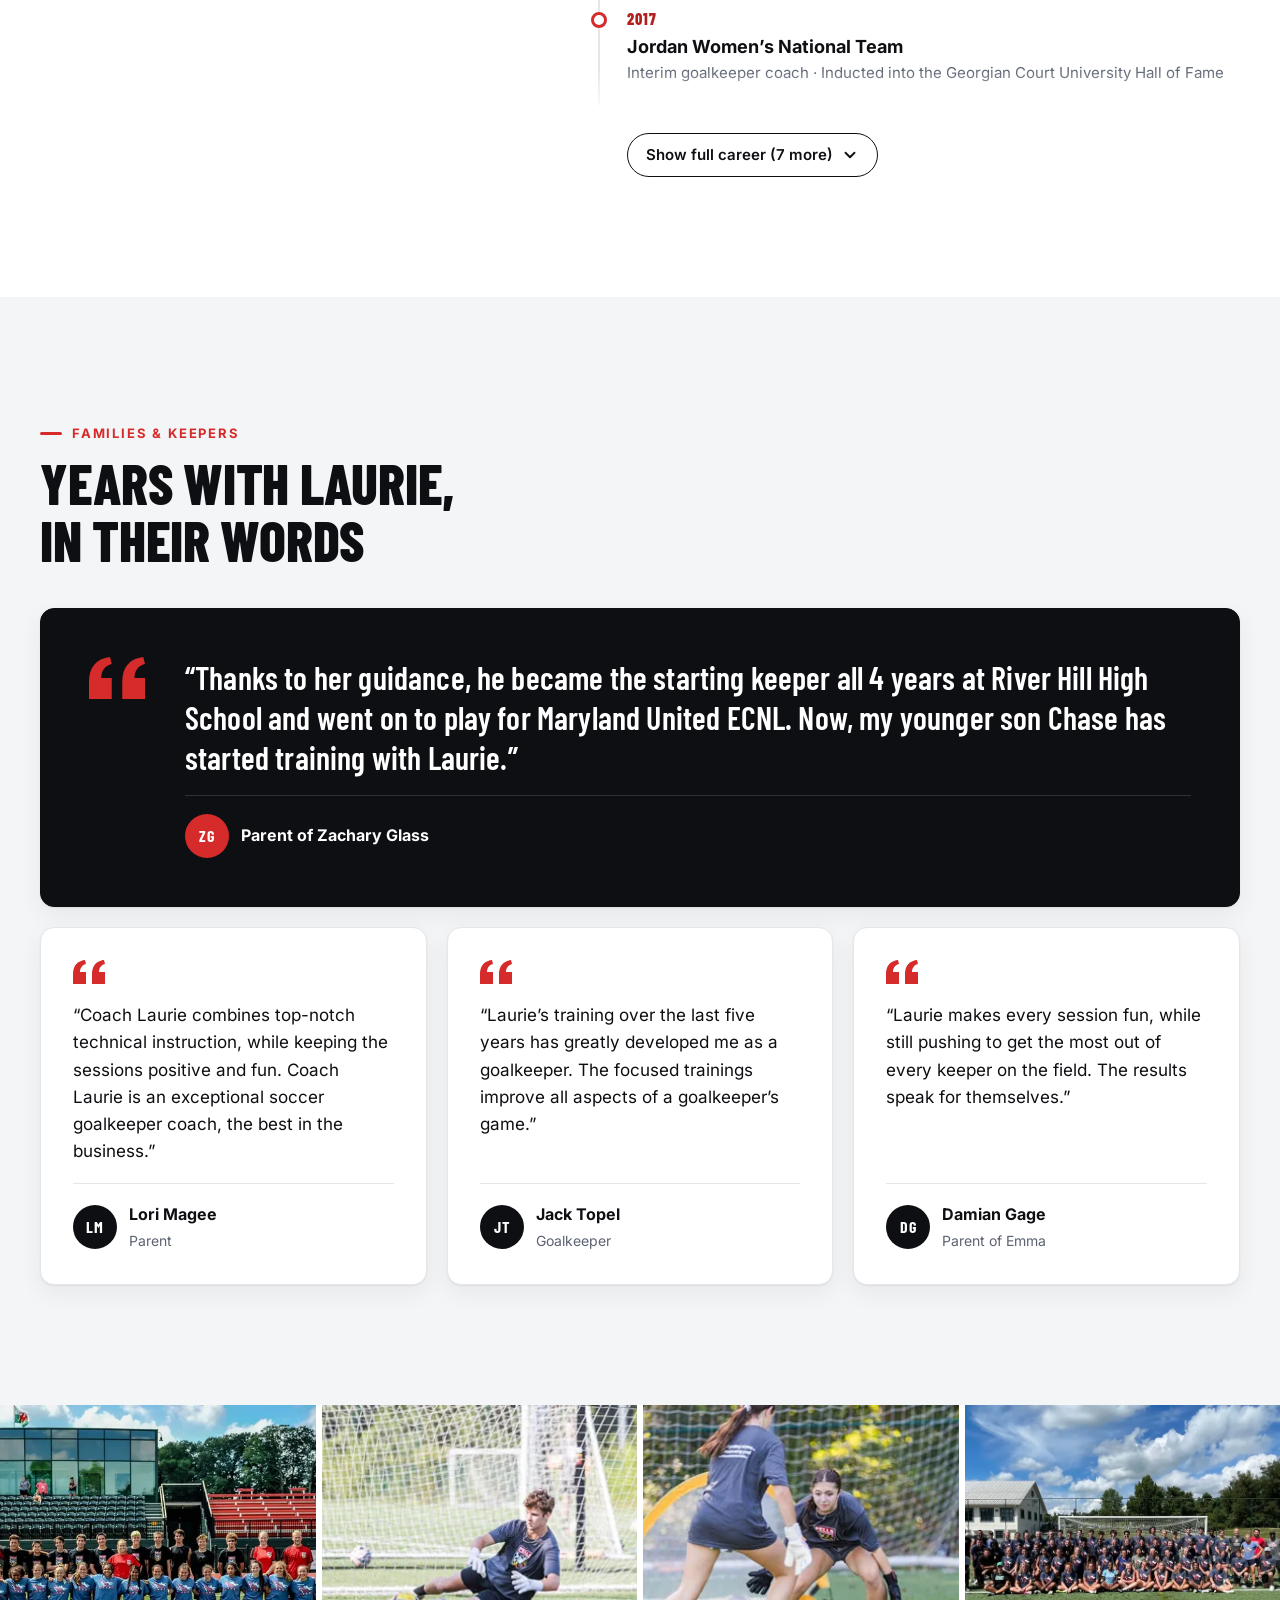
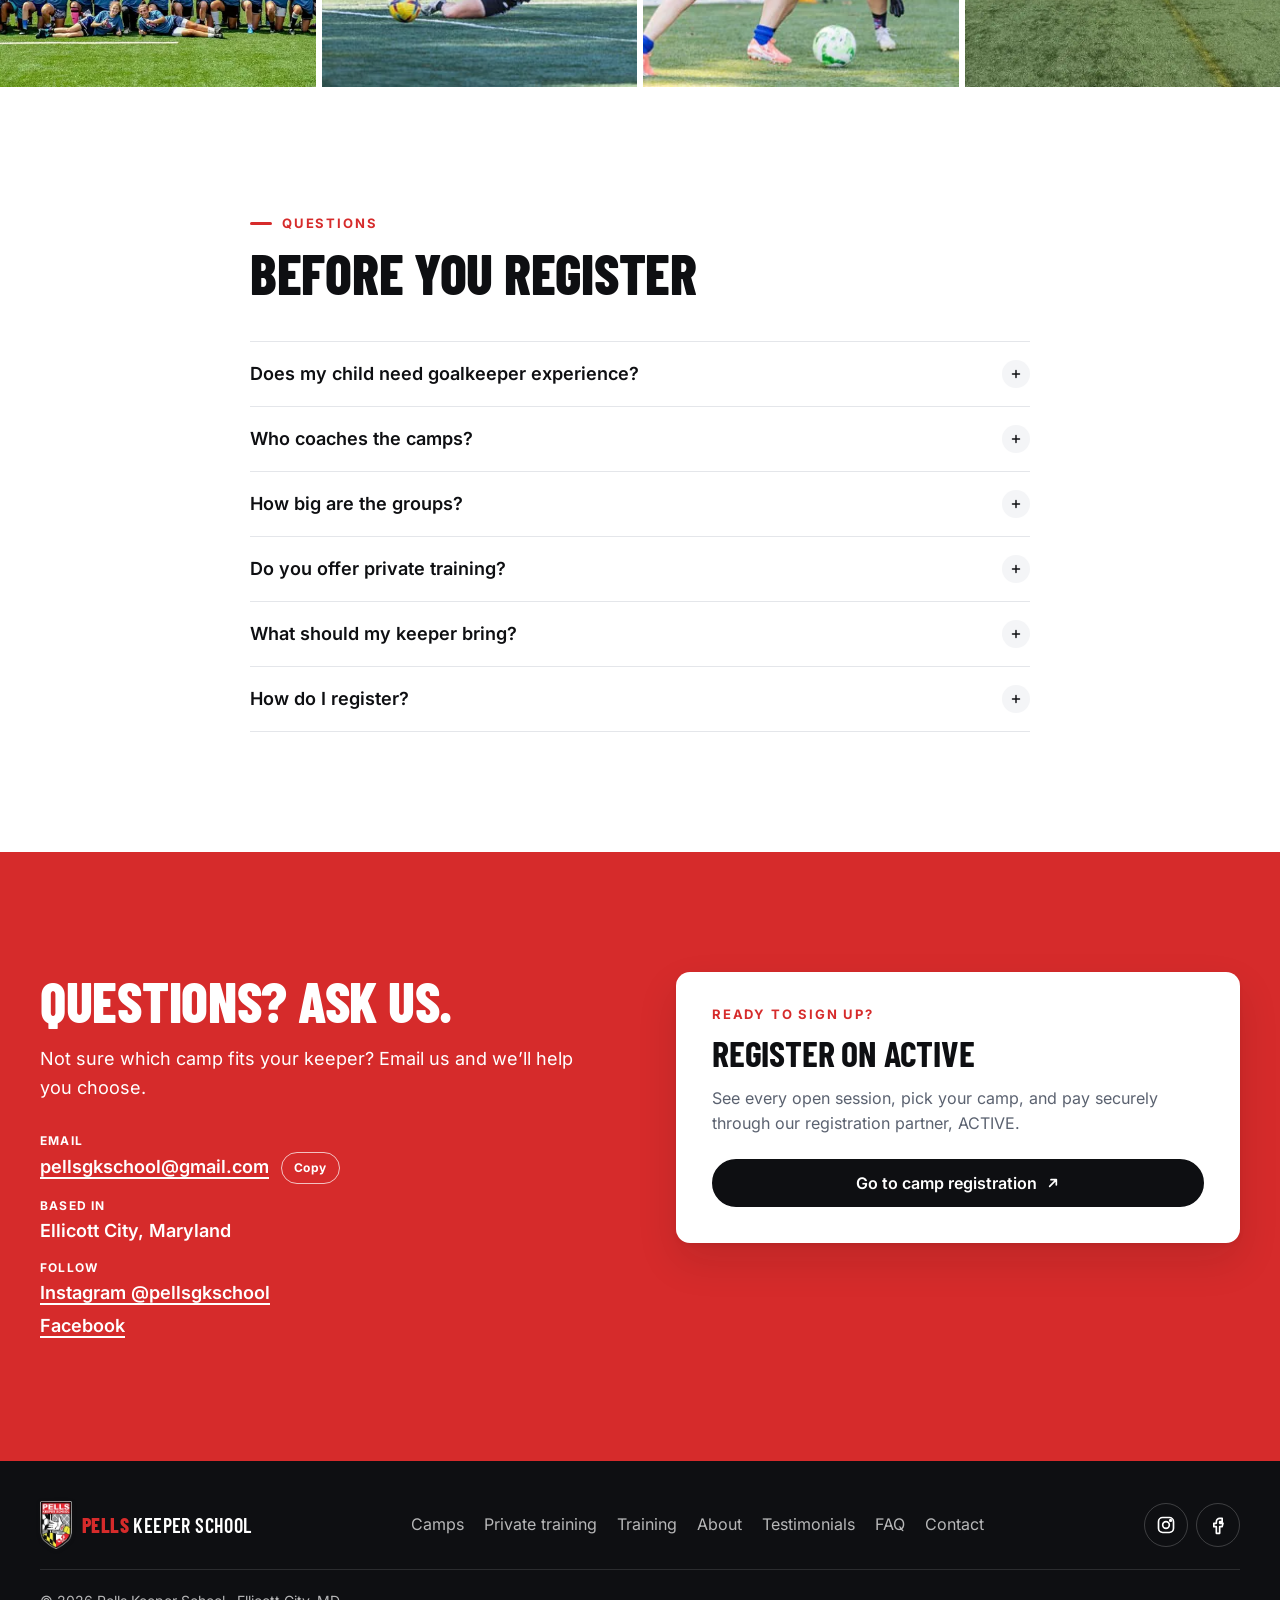
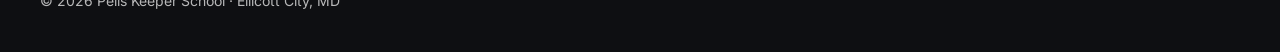
==== commit ca9e0c75: "Hero: add button to this week's private sessions Co-Authored-By: Claude Opus 5.5 <noreply@anthropic." ====
--- a/index.html
+++ b/index.html
@@ -91,6 +91,7 @@
         <p class="lede">Every drill, every group, and every coach at Pells Keeper School is focused on one position. Keepers ages 8 through high school train in small groups matched to their level.</p>
         <div class="hero-actions">
           <a class="btn btn-red" href="#camps">See upcoming camps</a>
+          <a class="btn btn-ghost" href="#private">This week’s private sessions</a>
           <a class="btn btn-ghost" href="https://campscui.active.com/orgs/PellsKeeperSchool?orglink=camps-registration#/selectSessions/3852035" target="_blank" rel="noopener">Register now<svg width="16" height="16" class="ext" aria-hidden="true" viewBox="0 0 24 24"><path d="M7 17L17 7M9 7h8v8"/></svg><span class="sr-only"> (opens ACTIVE in a new tab)</span></a>
         </div>
       </div>
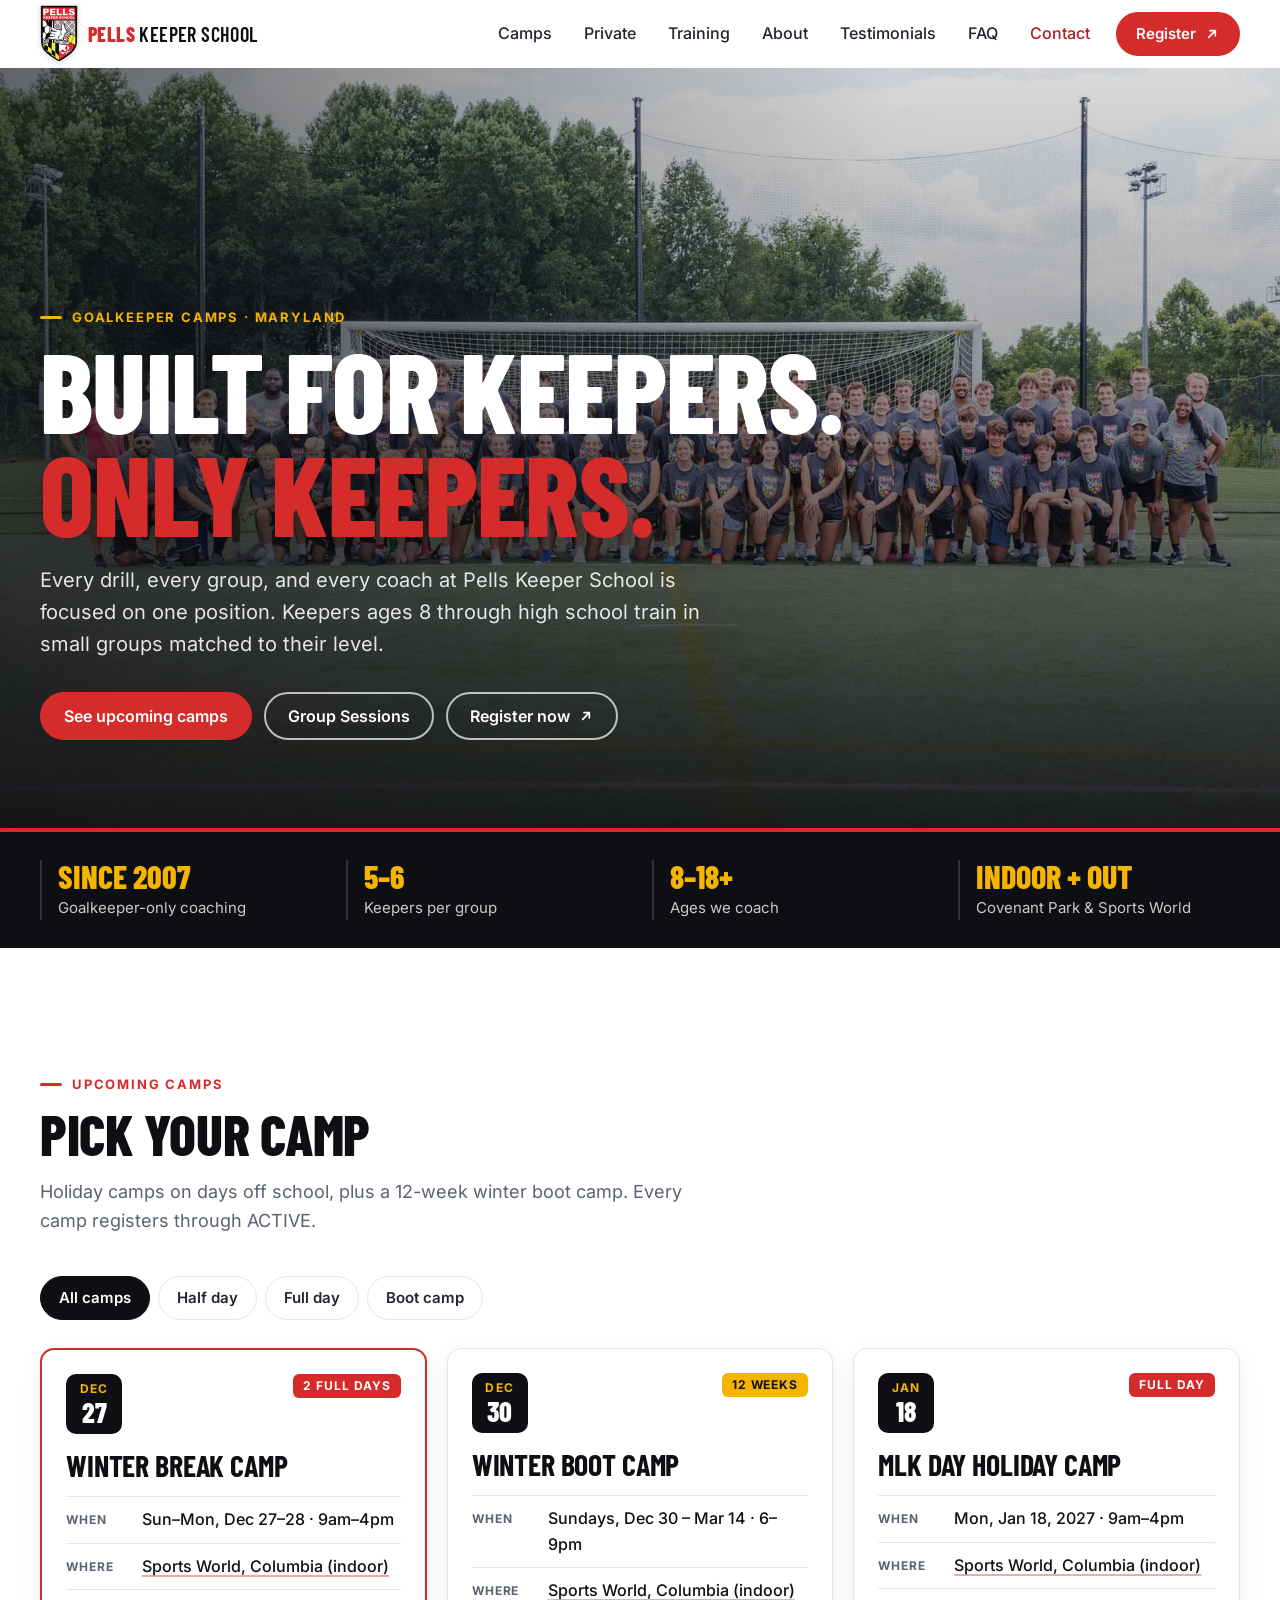
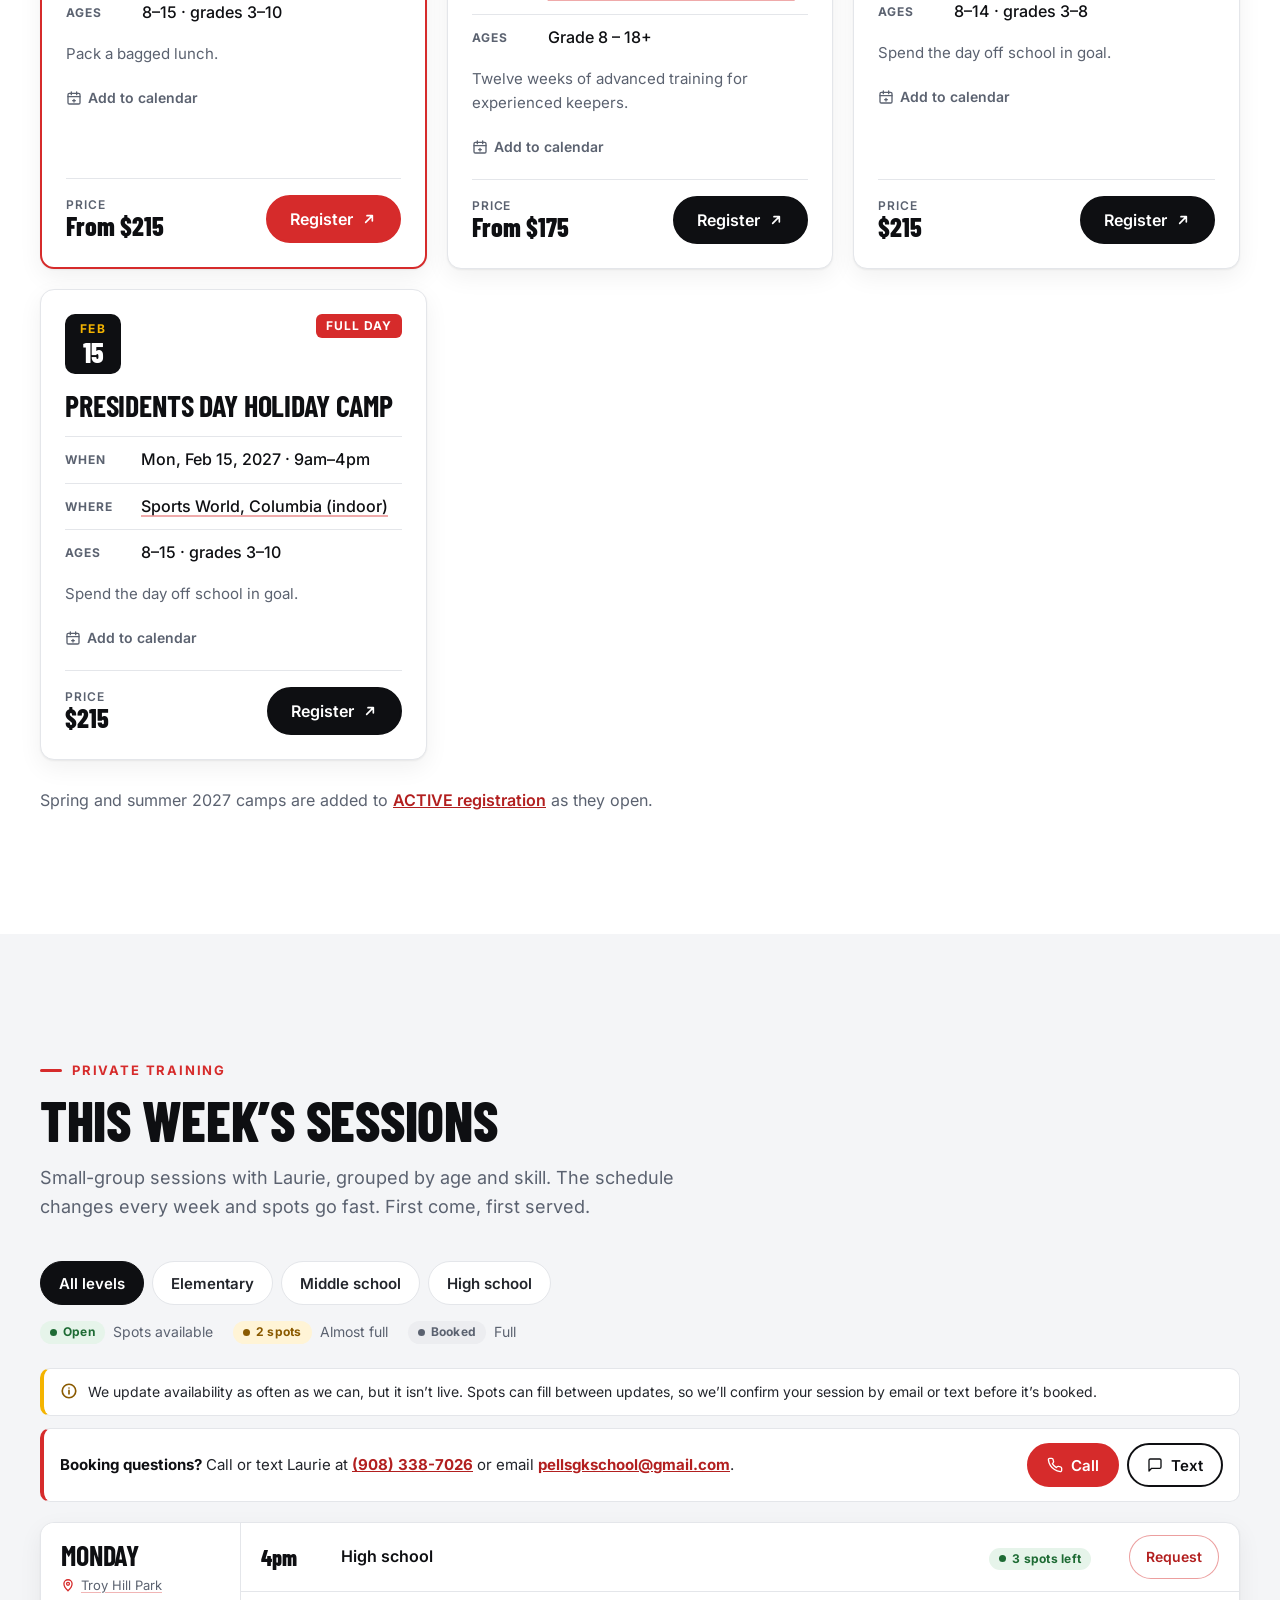
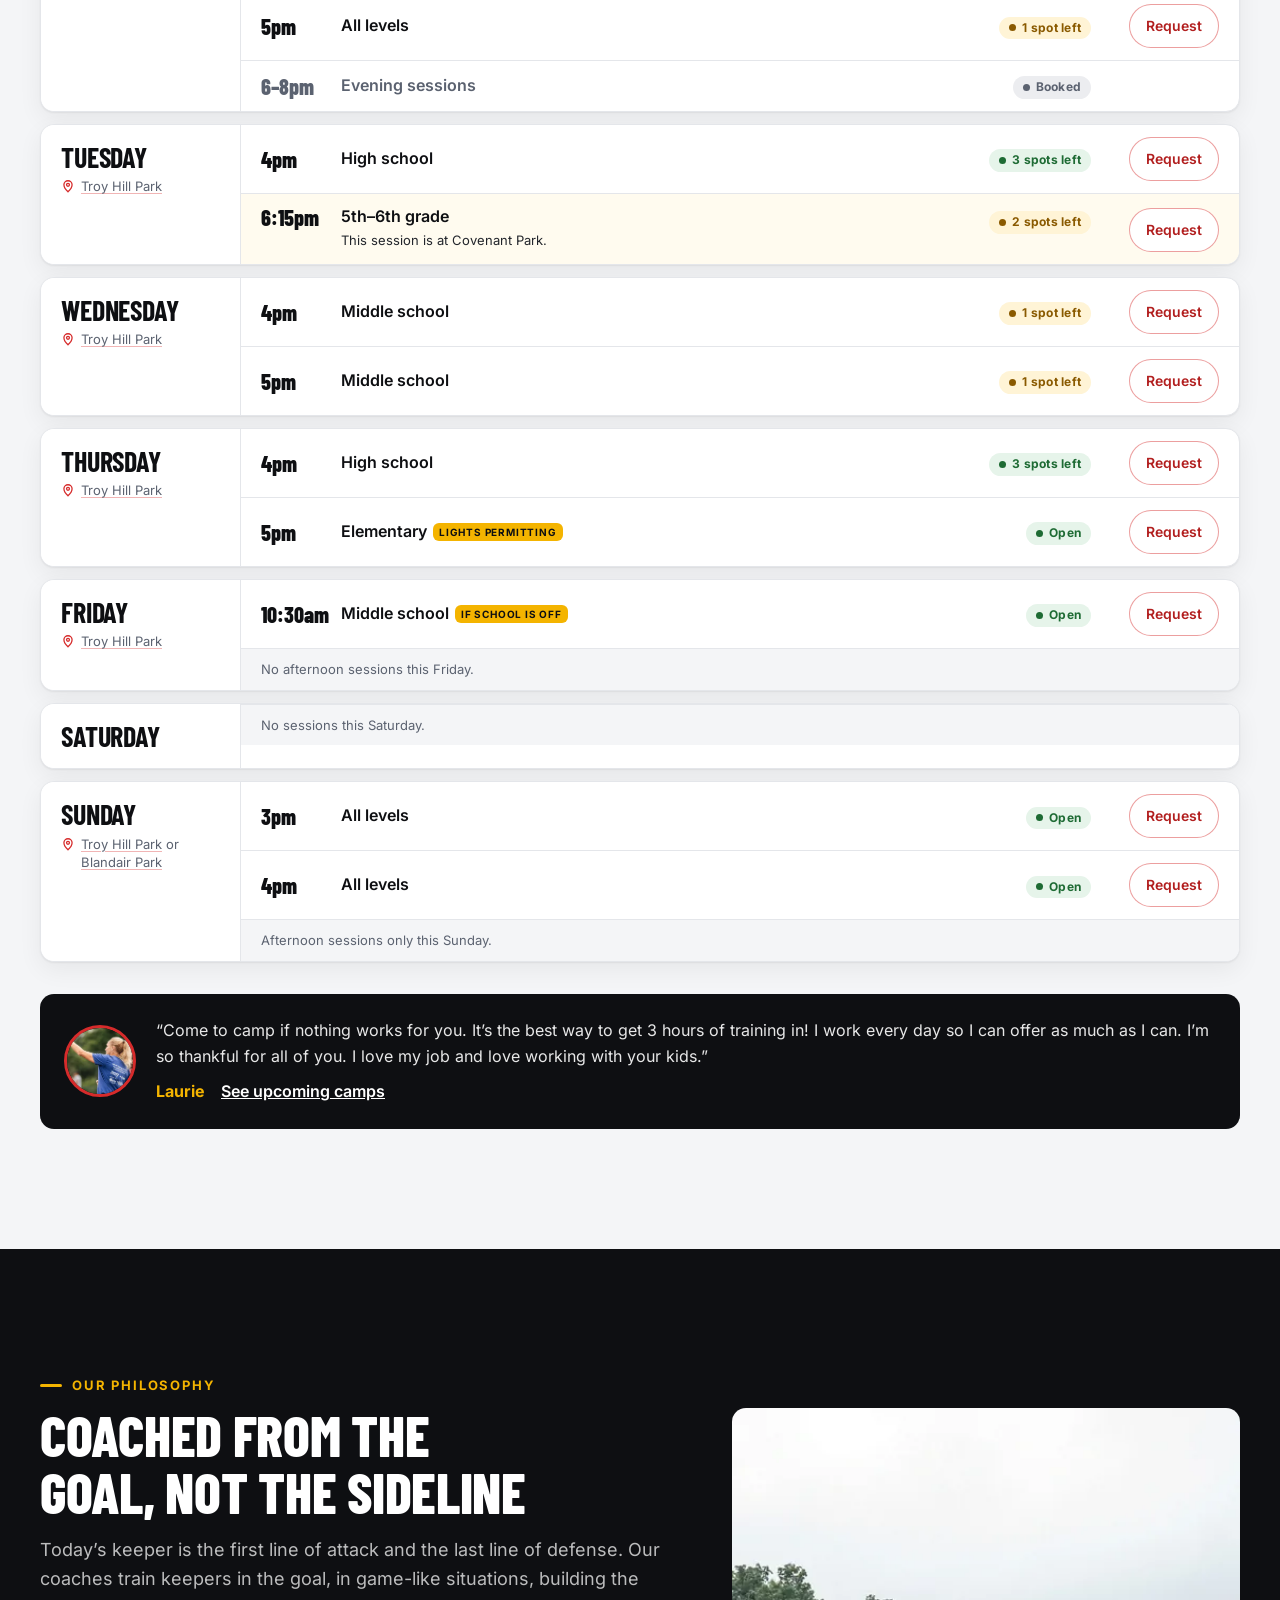
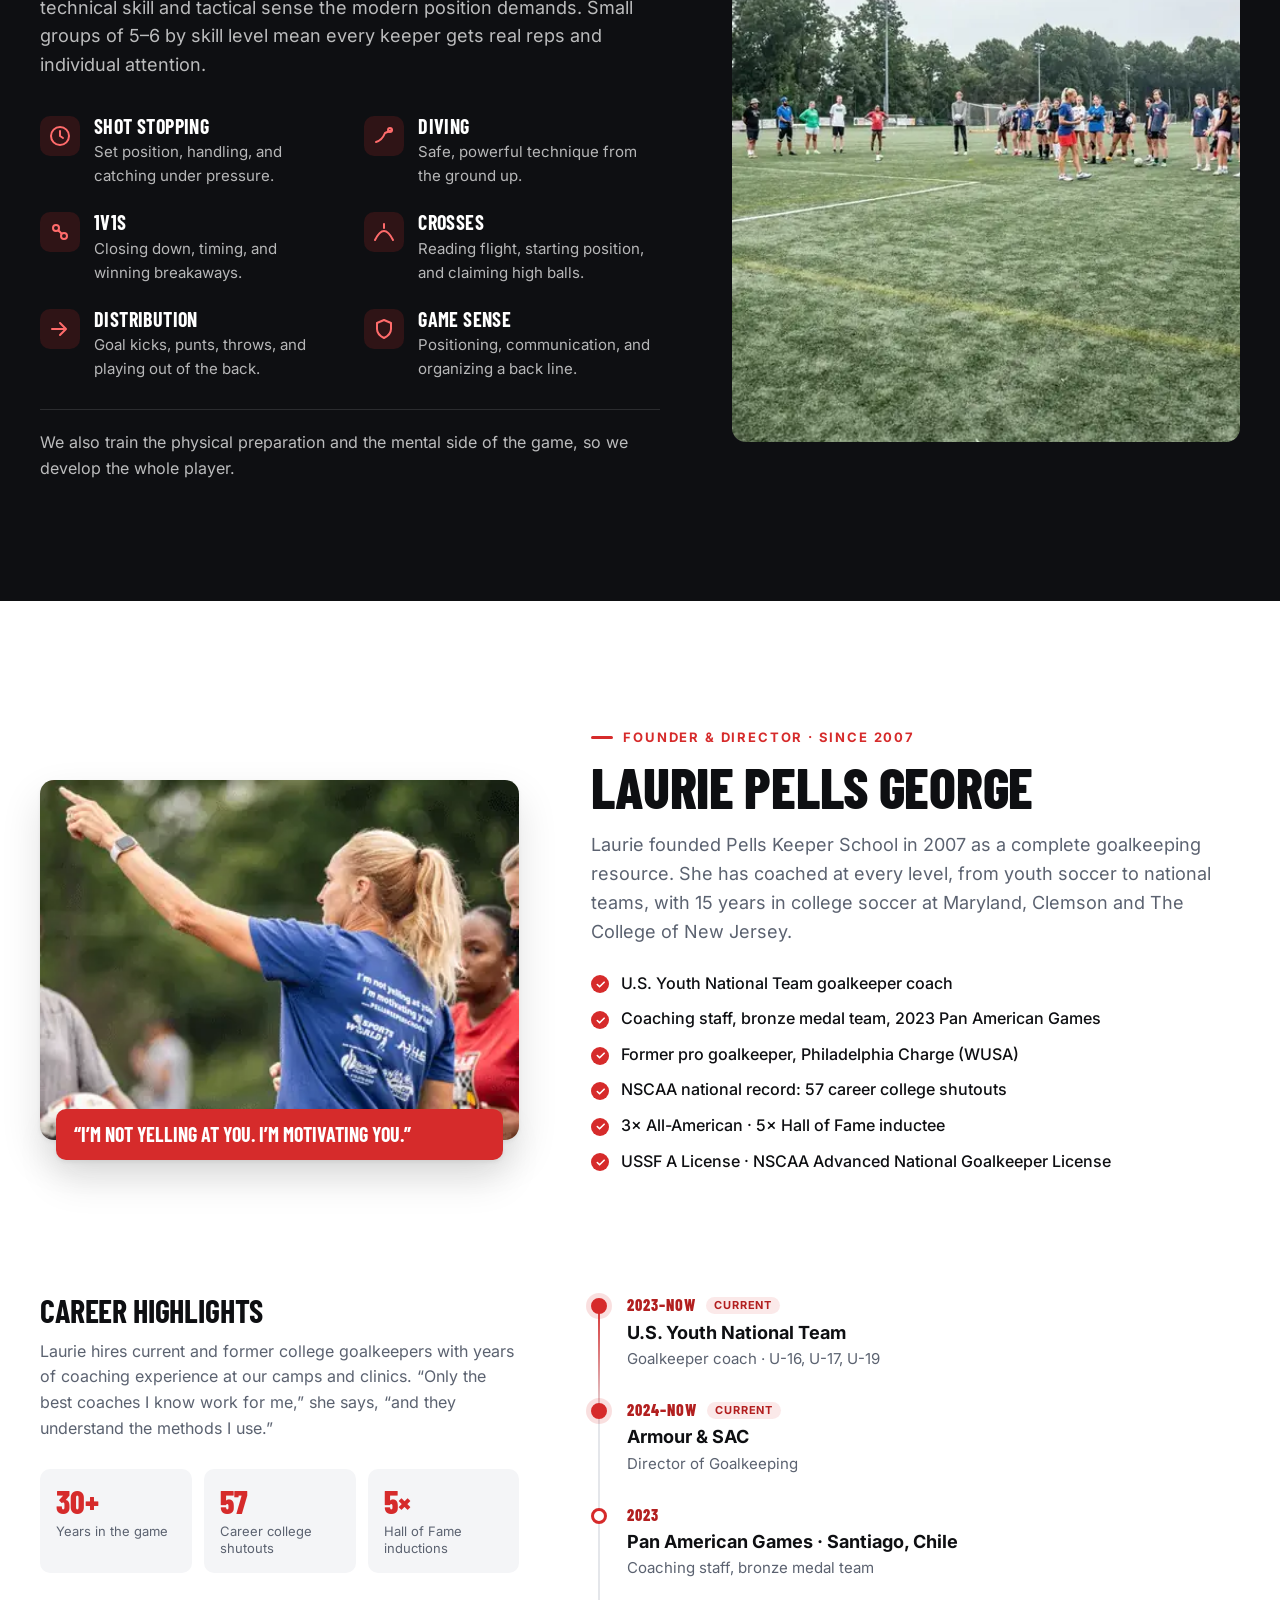
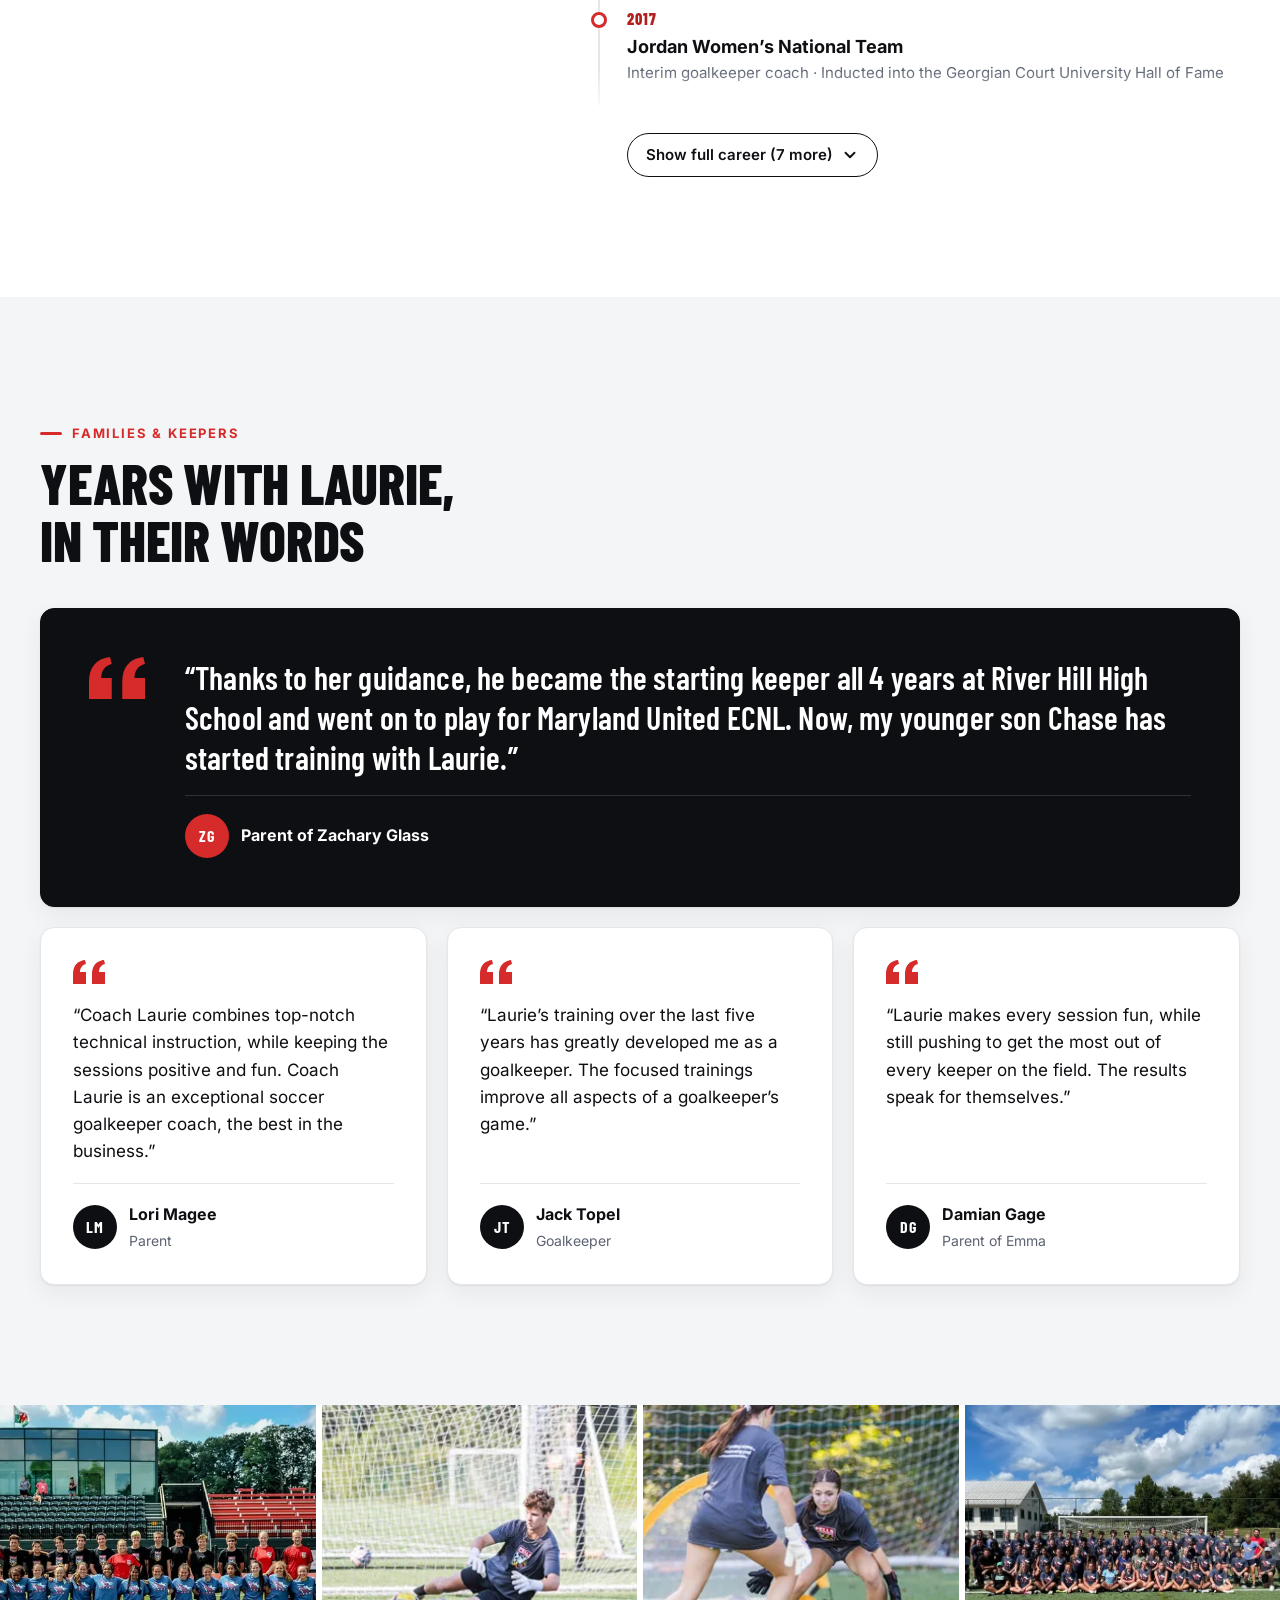
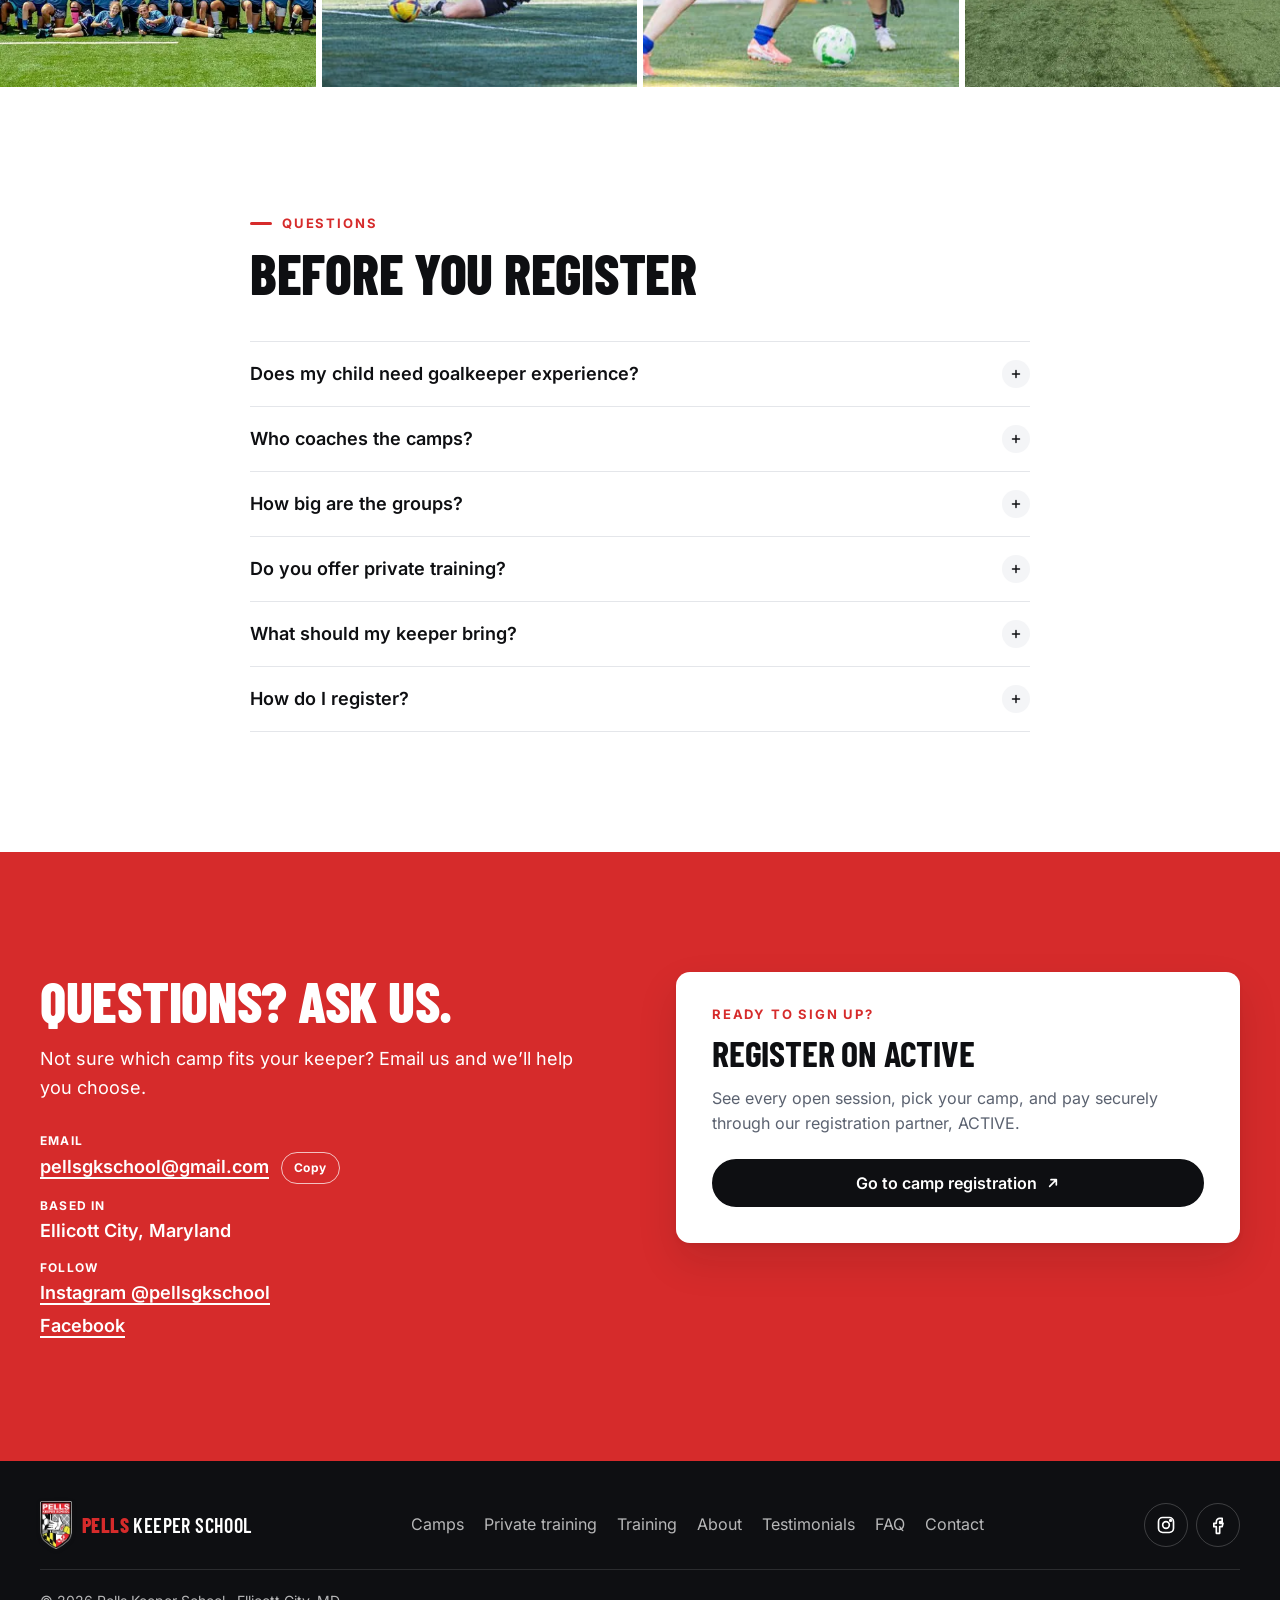
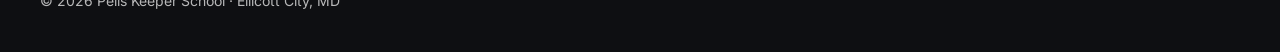
==== commit dd7414bb: "Hero: rename sessions button to Group Sessions Co-Authored-By: Claude Opus 5.5 <noreply@anthropic.co" ====
--- a/index.html
+++ b/index.html
@@ -91,7 +91,7 @@
         <p class="lede">Every drill, every group, and every coach at Pells Keeper School is focused on one position. Keepers ages 8 through high school train in small groups matched to their level.</p>
         <div class="hero-actions">
           <a class="btn btn-red" href="#camps">See upcoming camps</a>
-          <a class="btn btn-ghost" href="#private">This week’s private sessions</a>
+          <a class="btn btn-ghost" href="#private">Group Sessions</a>
           <a class="btn btn-ghost" href="https://campscui.active.com/orgs/PellsKeeperSchool?orglink=camps-registration#/selectSessions/3852035" target="_blank" rel="noopener">Register now<svg width="16" height="16" class="ext" aria-hidden="true" viewBox="0 0 24 24"><path d="M7 17L17 7M9 7h8v8"/></svg><span class="sr-only"> (opens ACTIVE in a new tab)</span></a>
         </div>
       </div>
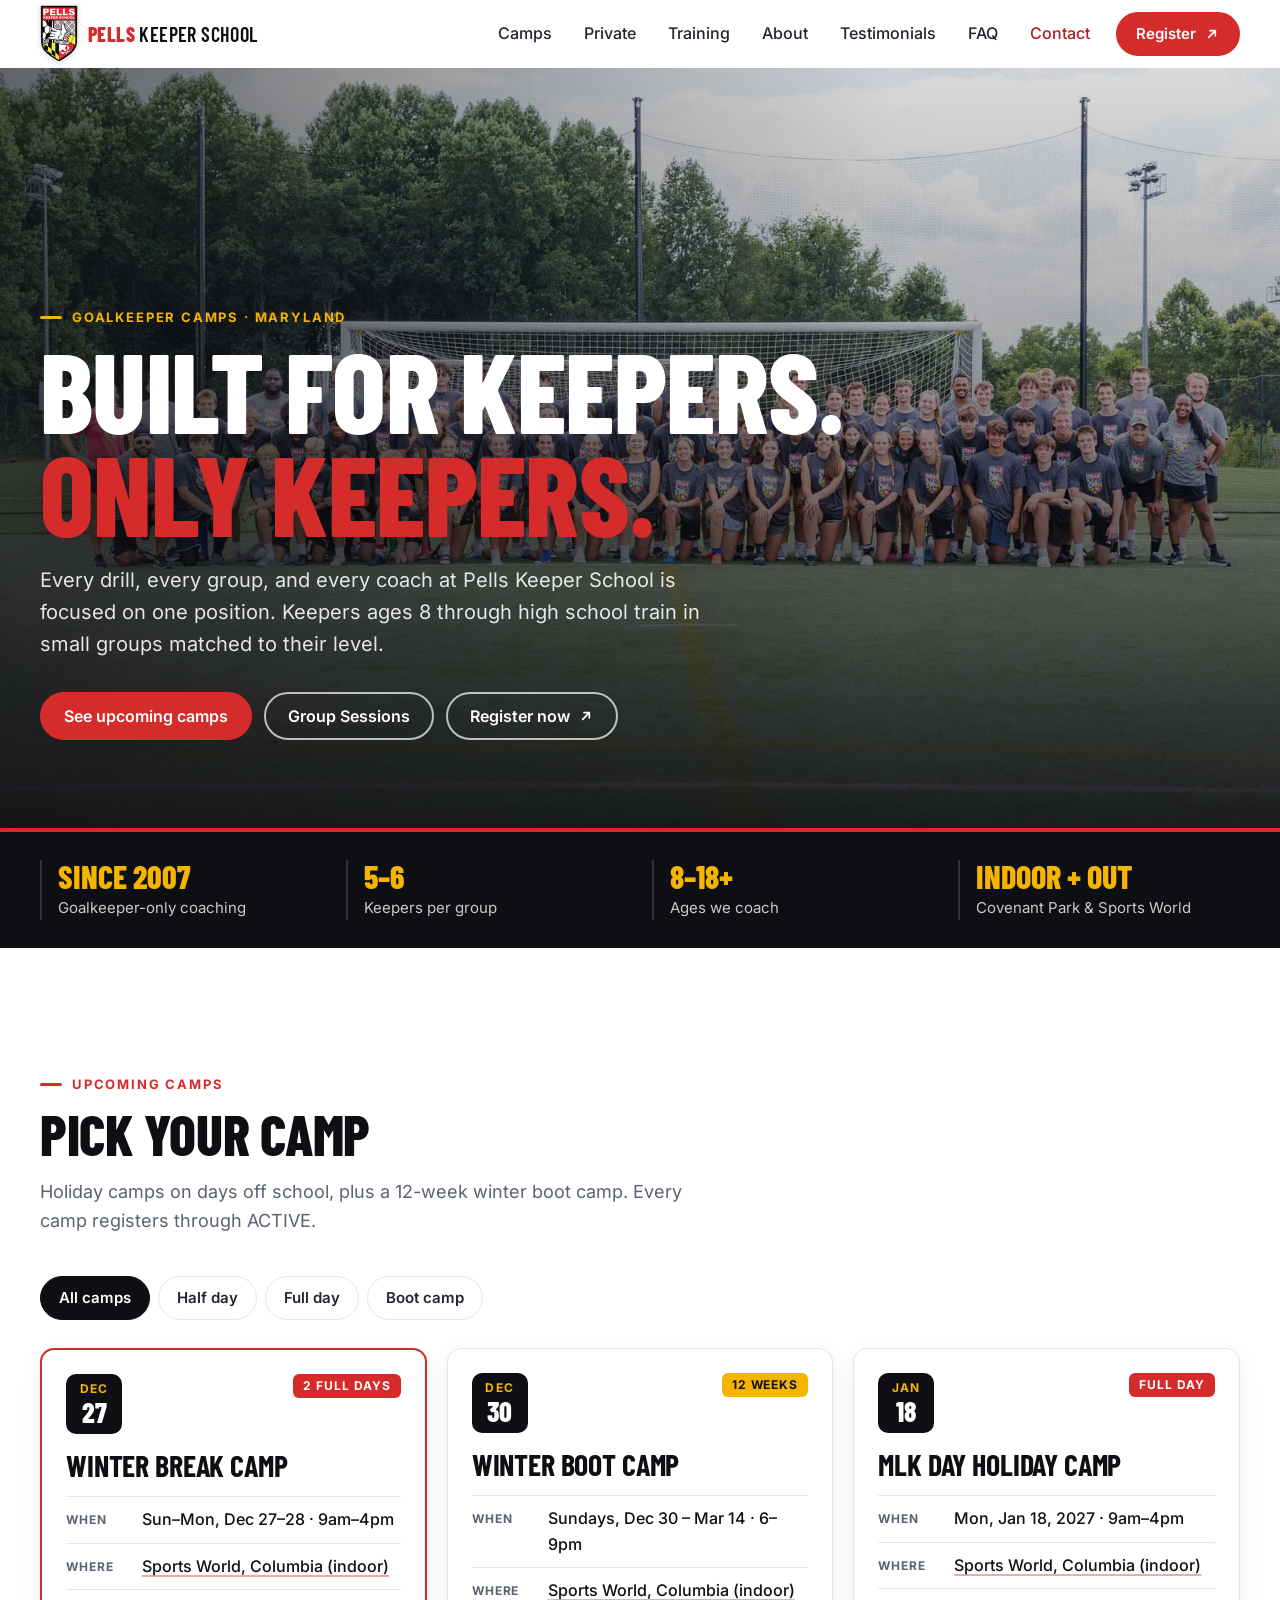
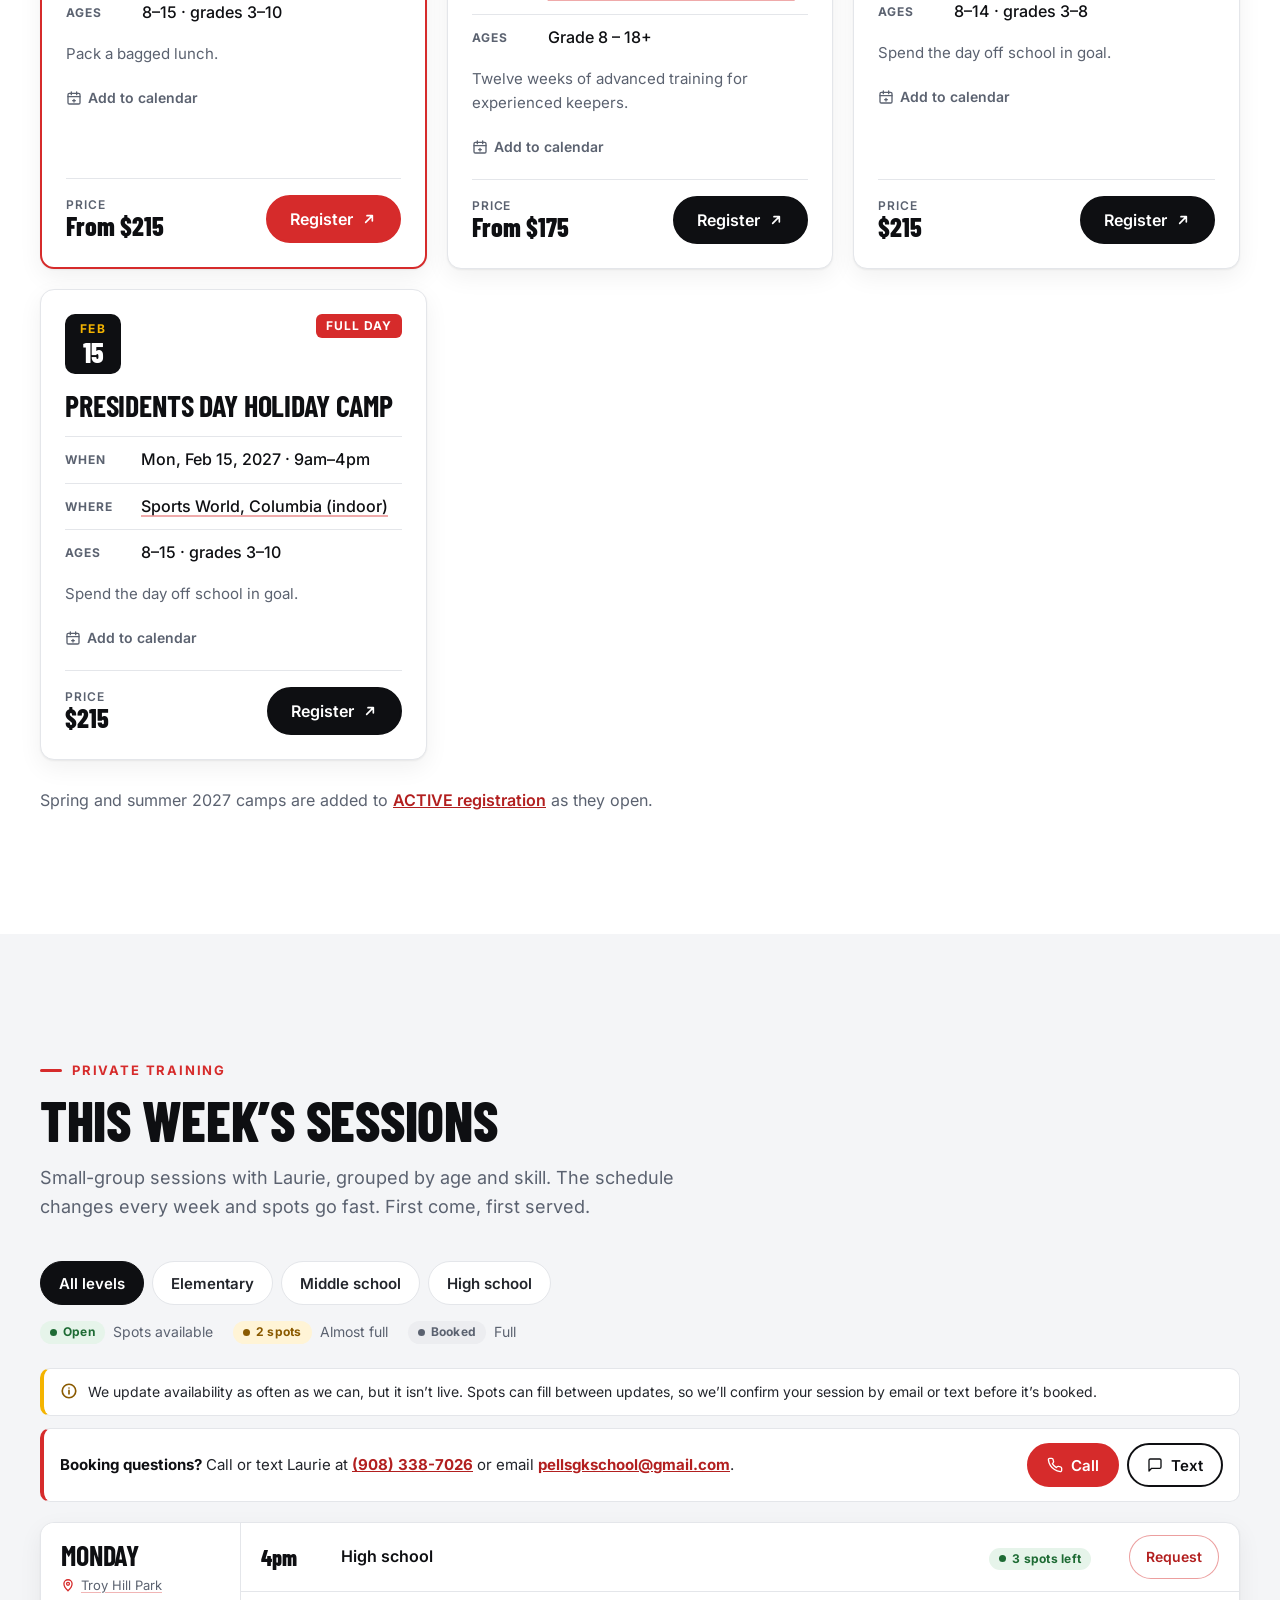
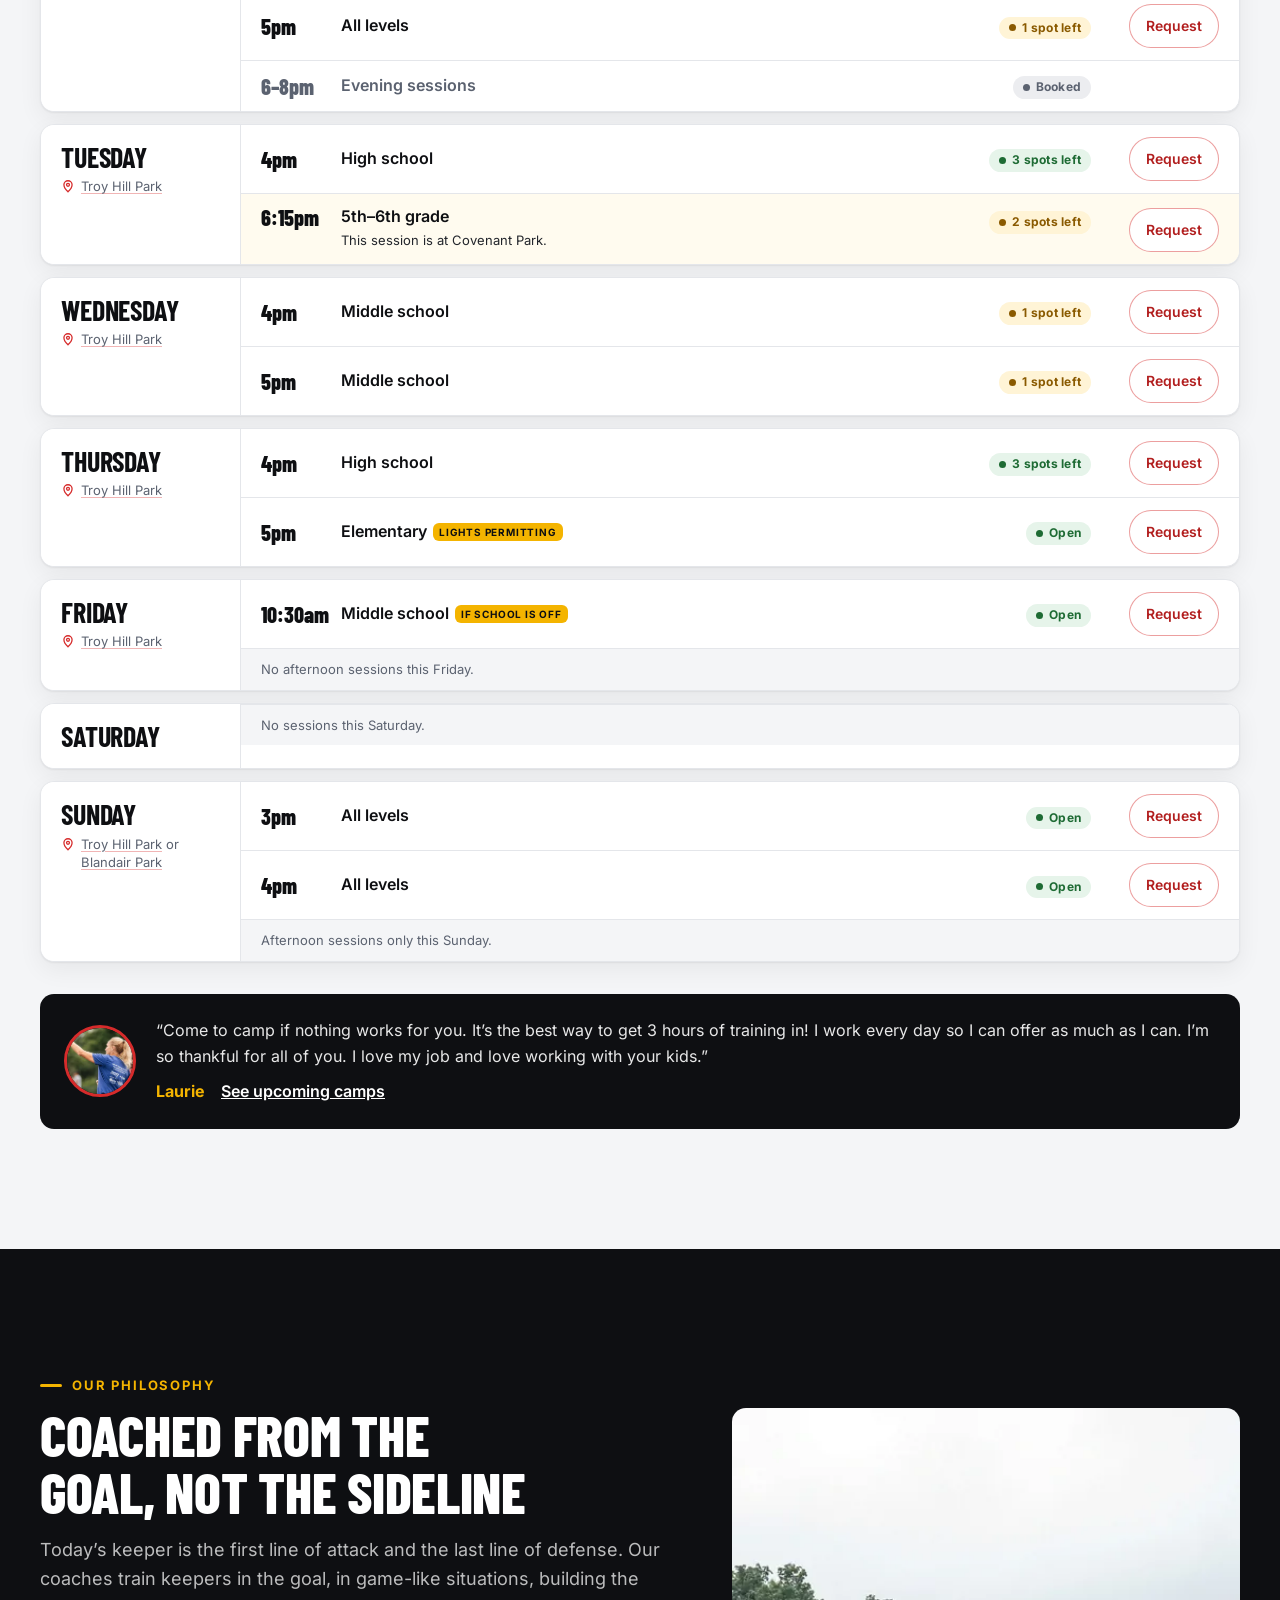
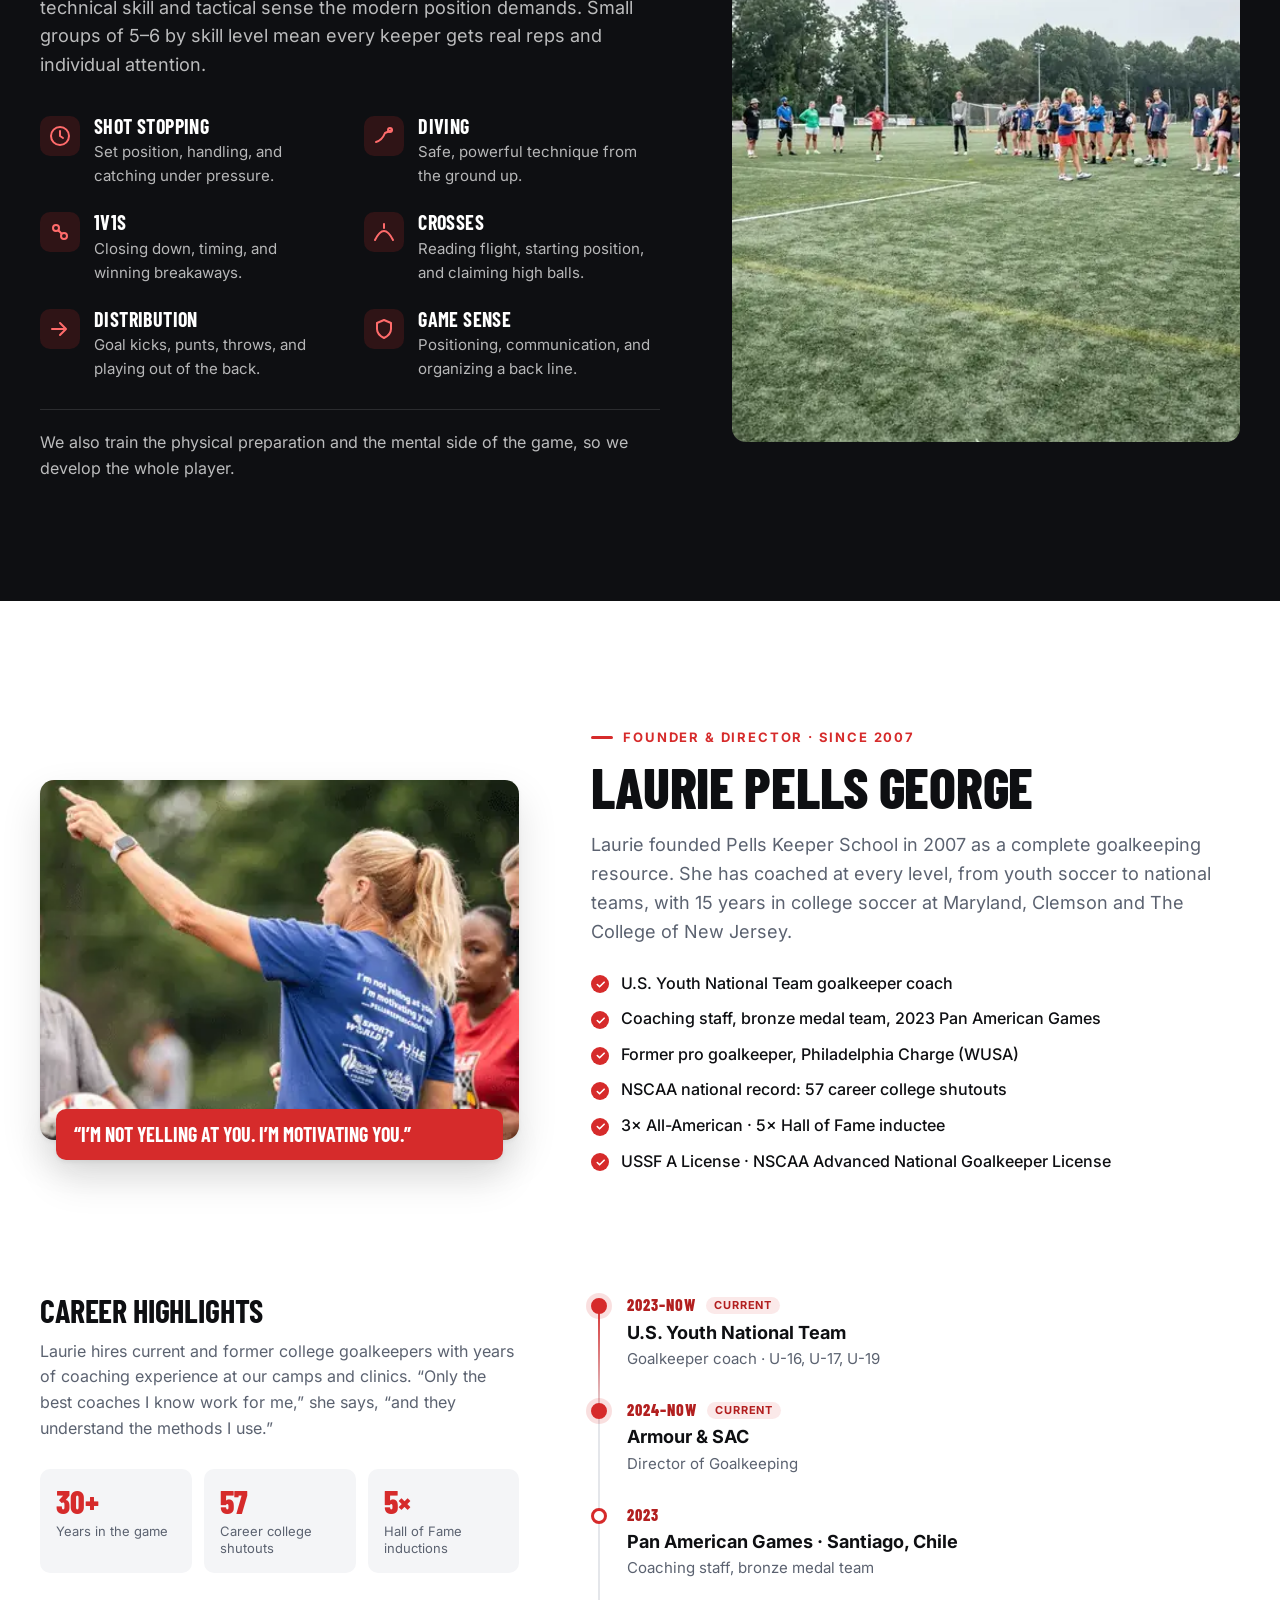
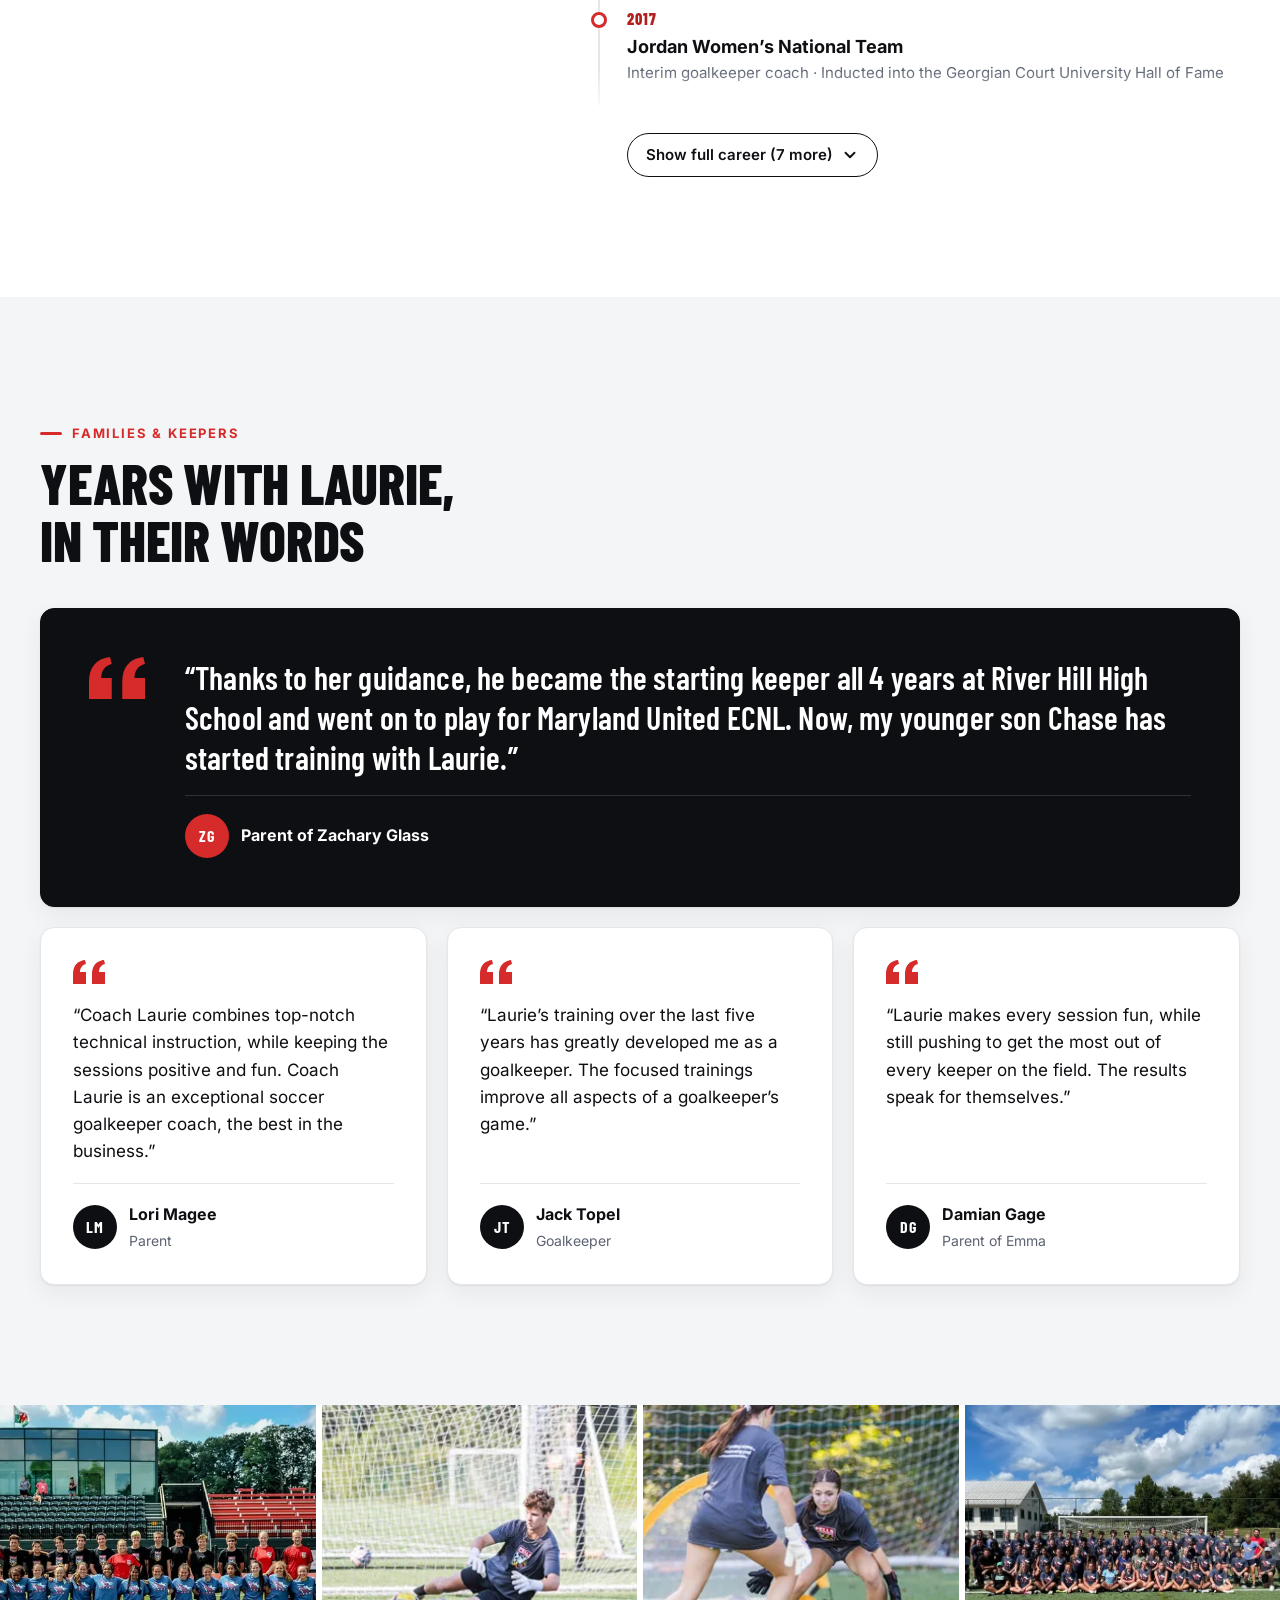
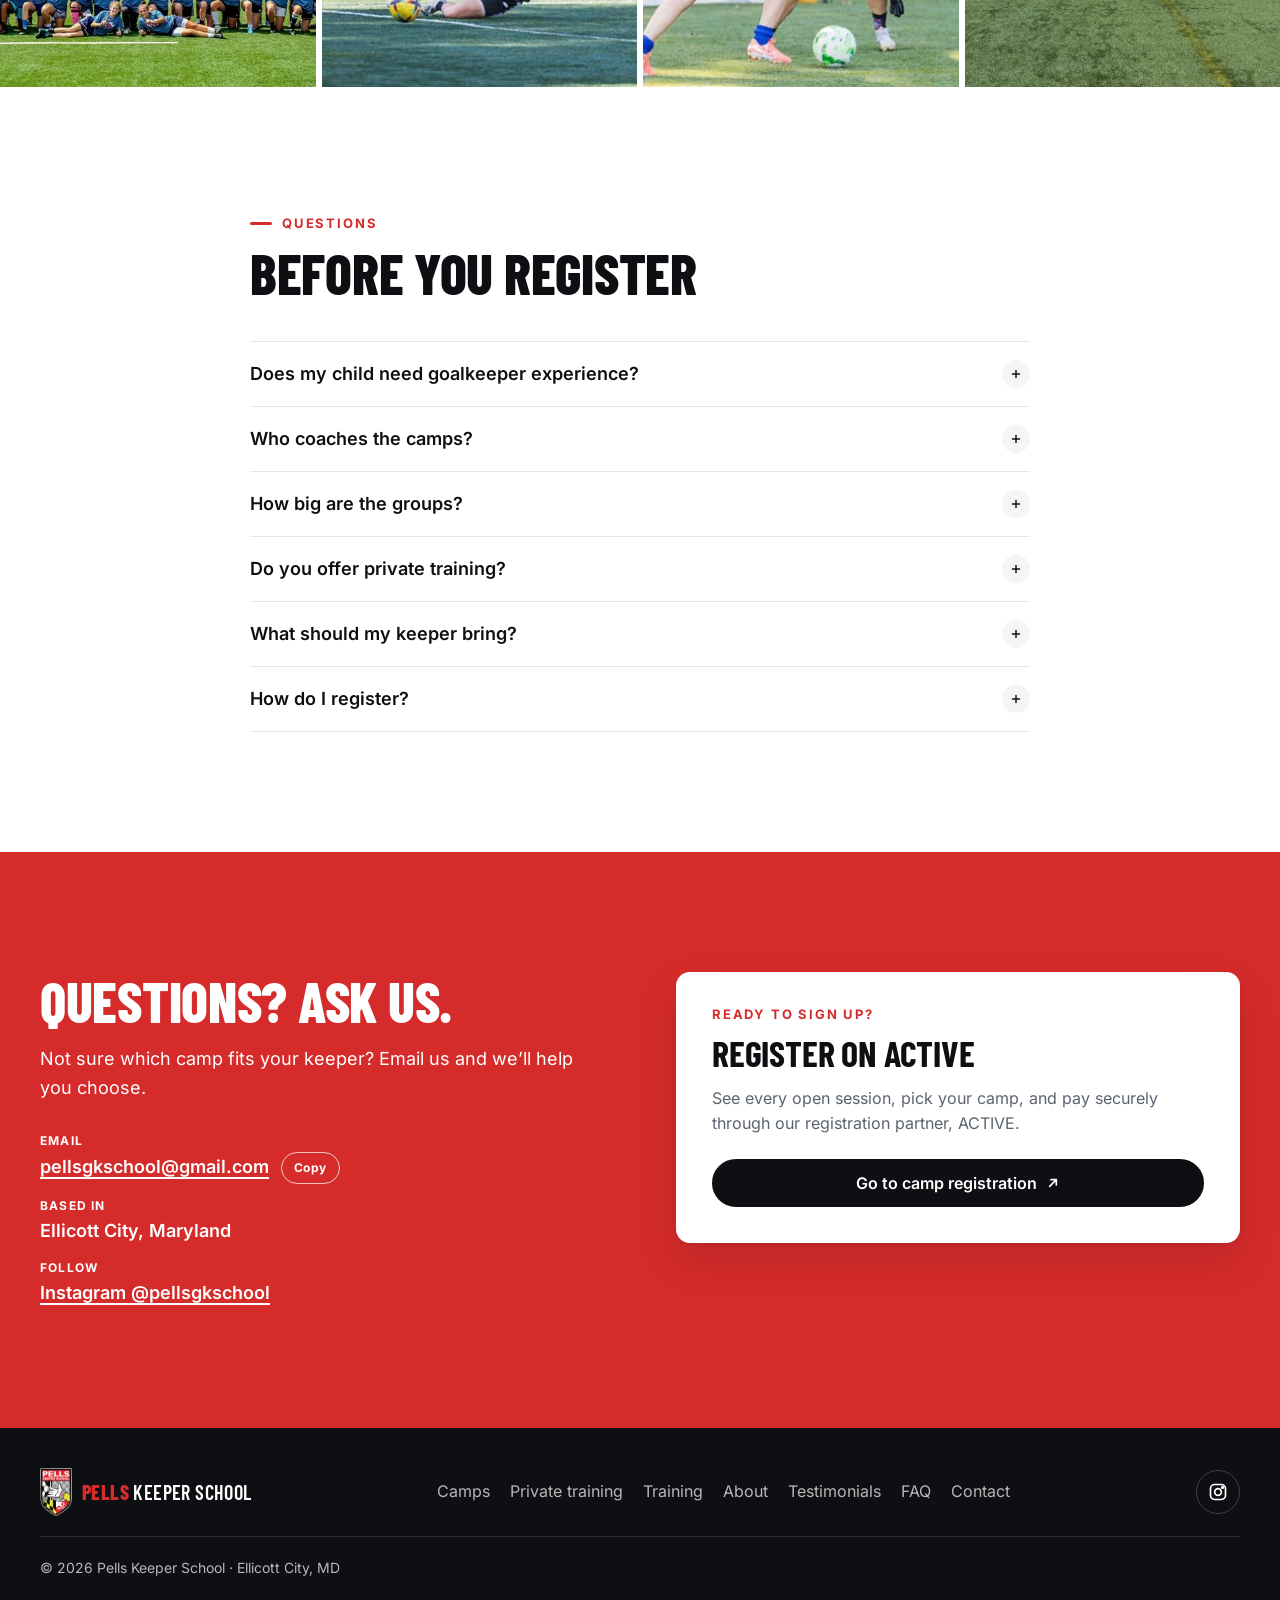
==== commit 9e6b1e67: "Remove Facebook links Co-Authored-By: Claude Opus 5.5 <noreply@anthropic.com> Claude-Session: https:" ====
--- a/index.html
+++ b/index.html
@@ -48,7 +48,7 @@
     "founder": { "@type": "Person", "name": "Laurie Pells George" },
     "address": { "@type": "PostalAddress", "addressLocality": "Ellicott City", "addressRegion": "MD", "addressCountry": "US" },
     "areaServed": "Howard County, Maryland",
-    "sameAs": ["https://www.instagram.com/pellsgkschool/", "https://www.facebook.com/people/Pells-Keeper-School/100063484355311/"]
+    "sameAs": ["https://www.instagram.com/pellsgkschool/"]
   }
   </script>
 </head>
@@ -497,7 +497,7 @@
           <ul class="contact-list">
             <li><span>Email</span><div class="email-row"><a href="mailto:pellsgkschool@gmail.com?subject=Question%20for%20Pells%20Keeper%20School&body=Hi%20Laurie%2C%0A%0AI%20have%20a%20question%3A%0A%0AParent%20name%3A%0ABest%20phone%20number%20%28call%2Ftext%29%3A%0AKeeper%27s%20name%3A%0AAge%20%2F%20grade%3A%0ATeam%20%26%20level%3A%0A%0AThanks%21">pellsgkschool@gmail.com</a> <button class="copy-btn" type="button" data-copy="pellsgkschool@gmail.com">Copy</button></div></li>
             <li><span>Based in</span>Ellicott City, Maryland</li>
-            <li><span>Follow</span><a href="https://www.instagram.com/pellsgkschool/" target="_blank" rel="noopener">Instagram @pellsgkschool</a><a href="https://www.facebook.com/people/Pells-Keeper-School/100063484355311/" target="_blank" rel="noopener">Facebook</a></li>
+            <li><span>Follow</span><a href="https://www.instagram.com/pellsgkschool/" target="_blank" rel="noopener">Instagram @pellsgkschool</a></li>
           </ul>
         </div>
         <div class="cta-card">
@@ -516,7 +516,6 @@
       <nav aria-label="Footer"><ul class="footer-nav"><li><a href="#camps">Camps</a></li><li><a href="#private">Private training</a></li><li><a href="#training">Training</a></li><li><a href="#about">About</a></li><li><a href="#testimonials">Testimonials</a></li><li><a href="#faq">FAQ</a></li><li><a href="#contact">Contact</a></li></ul></nav>
       <ul class="social">
         <li><a href="https://www.instagram.com/pellsgkschool/" target="_blank" rel="noopener" aria-label="Instagram: @pellsgkschool (opens in a new tab)"><svg width="24" height="24" aria-hidden="true" viewBox="0 0 24 24"><rect x="3" y="3" width="18" height="18" rx="5"/><circle cx="12" cy="12" r="4"/><circle cx="17.5" cy="6.5" r="1"/></svg></a></li>
-        <li><a href="https://www.facebook.com/people/Pells-Keeper-School/100063484355311/" target="_blank" rel="noopener" aria-label="Facebook: Pells Keeper School (opens in a new tab)"><svg width="24" height="24" aria-hidden="true" viewBox="0 0 24 24"><path d="M14 8h3V4h-3a4 4 0 0 0-4 4v2H7v4h3v8h4v-8h3l1-4h-4V8z"/></svg></a></li>
       </ul>
       <p class="fine">© <span data-year>2026</span> Pells Keeper School · Ellicott City, MD</p>
     </div>
